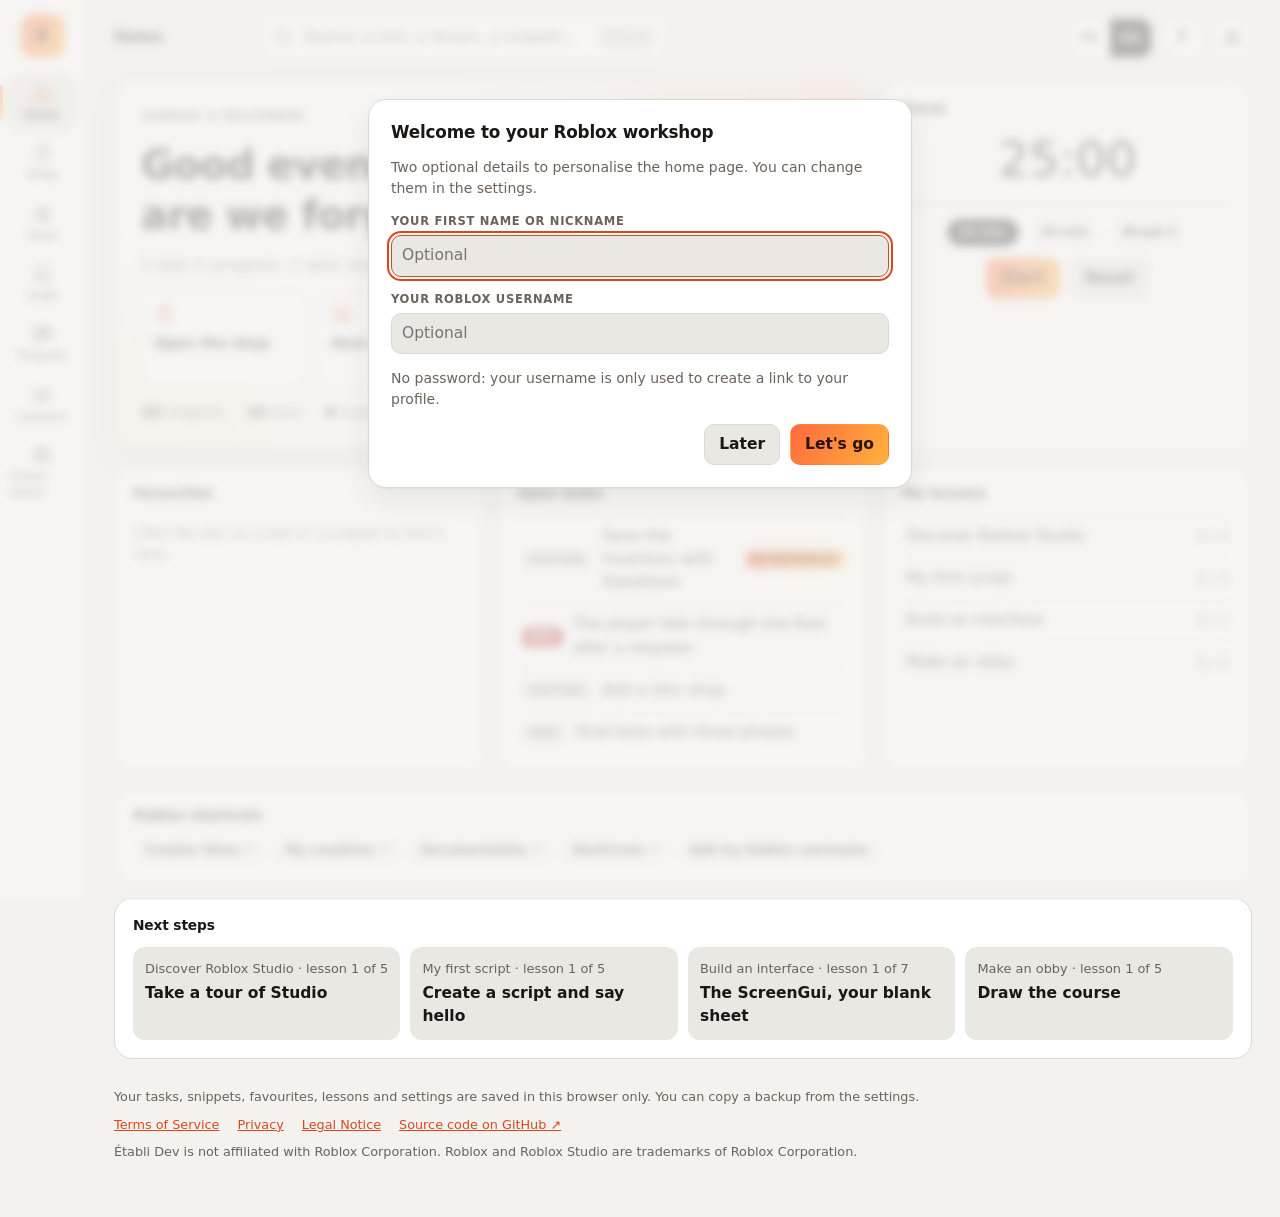
==== index.html @ 76f10591 "Prépare la connexion avec Roblox (OAuth 2.0 PKCE) Le bouton reste caché tant que ROBLOX_CLIENT_ID es" ====
<!doctype html>
<html lang="fr">
<head>
<meta charset="utf-8">
<meta name="viewport" content="width=device-width,initial-scale=1,viewport-fit=cover">
<title>Établi Dev</title>
<meta name="description" content="Atelier gratuit pour apprendre à créer sur Roblox : cours illustrés, outils, extraits de code Luau, recherche dans les boutiques Roblox. Free workshop for learning to create on Roblox.">
<meta name="theme-color" content="#110F0E">
<meta property="og:title" content="Établi Dev">
<meta property="og:description" content="Cours, outils et extraits de code pour créer sur Roblox.">
<meta property="og:type" content="website">
<link rel="icon" href="data:image/svg+xml,%3Csvg xmlns='http://www.w3.org/2000/svg' viewBox='0 0 64 64'%3E%3Cdefs%3E%3ClinearGradient id='g' x1='0' y1='0' x2='1' y2='1'%3E%3Cstop stop-color='%23FF6A3D'/%3E%3Cstop offset='1' stop-color='%23FFB23E'/%3E%3C/linearGradient%3E%3C/defs%3E%3Crect width='64' height='64' rx='18' fill='url(%23g)'/%3E%3Cpath d='M22 20h20v6H29v6h11v6H29v6h13v6H22zM30 9l8-3v5l-8 3z' fill='%232A1205'/%3E%3C/svg%3E">
<link rel="stylesheet" href="assets/fonts.css">
<link rel="stylesheet" href="assets/app.css">
</head>
<body>
<div class="app">
<nav class="rail" aria-label="Sections">
  <a class="logo" href="#accueil" aria-label="Établi Dev, accueil">É</a>
  <a data-nav href="#accueil"><svg class="i" viewBox="0 0 24 24"><path d="M3 11l9-8 9 8v9a1 1 0 0 1-1 1h-5v-6H9v6H4a1 1 0 0 1-1-1z"/></svg>Accueil</a>
  <a data-nav href="#boutique"><svg class="i" viewBox="0 0 24 24"><path d="M5 8h14l-1 12H6zM9 8V6a3 3 0 0 1 6 0v2"/></svg>Boutique</a>  <a data-nav href="#outils"><svg class="i" viewBox="0 0 24 24"><path d="M4 6h8M18 6h2M4 12h2M12 12h8M4 18h10M20 18h0"/><circle cx="15" cy="6" r="2.2"/><circle cx="9" cy="12" r="2.2"/><circle cx="17" cy="18" r="2.2"/></svg>Outils</a>
  <a data-nav href="#code"><svg class="i" viewBox="0 0 24 24"><path d="M5 4h11a3 3 0 0 1 3 3v13H8a3 3 0 0 1-3-3zM5 17a3 3 0 0 1 3-3h11"/></svg>Code</a>
  <a data-nav href="#projets"><svg class="i" viewBox="0 0 24 24"><rect x="3" y="4" width="5" height="16" rx="1"/><rect x="10" y="4" width="5" height="10" rx="1"/><rect x="17" y="4" width="4" height="13" rx="1"/></svg>Projets</a>
  <a data-nav href="#apprendre"><svg class="i" viewBox="0 0 24 24"><path d="M2 9l10-5 10 5-10 5zM6 11.5V16c0 1.5 3 3 6 3s6-1.5 6-3v-4.5"/></svg>Cours</a>
  <a data-nav href="#memo"><svg class="i" viewBox="0 0 24 24"><path d="M4 5h16v14H4zM4 10h16M10 5v14"/></svg>Mémo</a>
</nav>

<div>
<header class="bar">
  <h2 id="bar-title">Accueil</h2>
  <button class="search" id="pal-open"><svg class="i" viewBox="0 0 24 24"><circle cx="11" cy="11" r="7"/><path d="M20 20l-3.5-3.5"/></svg><span>Chercher un outil, un cours, un snippet…</span><kbd>Ctrl K</kbd></button>
  <span class="sp"></span>
  <div class="seg" role="group" aria-label="Langue" data-notr><button data-lang="fr" aria-pressed="true" title="Français">FR</button><button data-lang="en" aria-pressed="false" title="English">EN</button></div>  <button class="icon-btn" data-act="help" title="Raccourcis clavier" aria-label="Raccourcis clavier">?</button>
  <button class="icon-btn" data-act="settings" title="Profil et réglages" aria-label="Profil et réglages"><svg class="i" viewBox="0 0 24 24"><circle cx="12" cy="8" r="4"/><path d="M4 21c0-4 4-6 8-6s8 2 8 6"/></svg></button>
</header>

<main>
<!-- ============ ACCUEIL ============ -->
<section id="p-accueil" class="page">
  <div class="bento">
    <div class="card hero s8">
      <p class="eyebrow" id="hm-date"></p>
      <h1 id="hm-hello"></h1>
      <p class="sub" id="hm-sub"></p>
      <div class="quick">
        <button data-act="shop"><svg class="i" viewBox="0 0 24 24"><path d="M5 8h14l-1 12H6zM9 8V6a3 3 0 0 1 6 0v2"/></svg>Ouvrir la boutique</button>
        <button data-act="newtask"><svg class="i" viewBox="0 0 24 24"><rect x="4" y="4" width="16" height="16" rx="3"/><path d="M12 8v8M8 12h8"/></svg>Nouvelle tâche</button>
        <button data-act="search"><svg class="i" viewBox="0 0 24 24"><circle cx="11" cy="11" r="7"/><path d="M20 20l-3.5-3.5"/></svg>Tout chercher</button>
        <button data-act="learn"><svg class="i" viewBox="0 0 24 24"><path d="M7 4l12 8-12 8z"/></svg>Continuer le cours</button>
      </div>
      <div class="stats" id="hm-stats"></div>
    </div>
    <div class="card focus s4">
      <h3>Concentration</h3>
      <div id="fc-time">25:00</div>
      <div class="prog"><i id="fc-bar" style="width:0%"></i></div>
      <div class="row" style="justify-content:center"><button class="chip plain" data-fc="25" aria-pressed="true">25 min</button><button class="chip plain" data-fc="50" aria-pressed="false">50 min</button><button class="chip plain" data-fc="5" aria-pressed="false">Pause 5</button></div>
      <div class="row" style="justify-content:center"><button class="btn" id="fc-go">Démarrer</button><button class="btn ghost" id="fc-reset">Remettre à zéro</button></div>
    </div>
    <div class="card s4"><h3>Favoris</h3><div class="list" id="hm-favs"></div></div>
    <div class="card s4"><h3>Tâches ouvertes</h3><div class="list" id="hm-tasks"></div></div>
    <div class="card s4"><h3>Mes cours</h3><div class="list" id="hm-courses"></div></div>
    <div class="card s12"><h3>Raccourcis Roblox</h3><div class="choices" id="hm-links"></div></div>    <div class="card s12"><h3>Prochaines étapes</h3><div class="steps-next" id="hm-learn"></div></div>
  </div>
</section>

<!-- ============ OUTILS ============ -->
<section id="p-outils" class="page" hidden>
  <div class="head"><h1>Boîte à outils</h1><p>Quinze outils pour les calculs qu'on refait sans arrêt dans Studio. Mets une étoile à ceux que tu utilises le plus.</p></div>
  <div class="filters"><input type="text" id="tl-q" placeholder="Filtrer les outils…" aria-label="Filtrer les outils"><span id="tl-chips" style="display:contents"></span></div>
  <p class="empty" id="tl-empty" hidden>Aucun outil ne correspond. Efface le filtre ou choisis « Tout ».</p>
  <div class="grid" id="tl-grid">
    <div class="panel" id="t-col"><h2>Couleurs</h2>
      <div class="row"><input type="color" id="col-pick" value="#2447d6" aria-label="Choisir une couleur">
        <div class="field"><label for="col-hex">Hex</label><input type="text" id="col-hex" value="#2447D6" spellcheck="false"></div><div class="swatch" id="col-sw"></div></div>
      <div class="out" id="col-out"></div></div>

    <div class="panel" id="t-un"><h2>Unités entre moteurs</h2>
      <div class="row"><div class="field"><label for="un-val">Valeur</label><input type="number" id="un-val" value="16" step="any"></div>
        <div class="field"><label for="un-from">Unité</label><select id="un-from"><option value="0.28">Studs (Roblox)</option><option value="0.01">Unités Unreal (cm)</option><option value="1">Unités Unity / Godot (m)</option><option value="1">Mètres</option></select></div></div>
      <div class="out" id="un-out"></div><p class="hint">1 stud = 0,28 m. 16 studs/s, c'est la vitesse de marche par défaut sur Roblox.</p></div>

    <div class="panel" id="t-ud"><h2>UDim2 : pixels vers Scale</h2>
      <div class="row"><div class="field"><label for="ud-w">Largeur (px)</label><input type="number" id="ud-w" value="320"></div><div class="field"><label for="ud-h">Hauteur (px)</label><input type="number" id="ud-h" value="90"></div>
        <div class="field"><label for="ud-x">Position X</label><input type="number" id="ud-x" value="800"></div><div class="field"><label for="ud-y">Position Y</label><input type="number" id="ud-y" value="900"></div></div>
      <div class="row"><div class="field"><label for="ud-pw">Écran : largeur</label><input type="number" id="ud-pw" value="1920"></div><div class="field"><label for="ud-ph">Écran : hauteur</label><input type="number" id="ud-ph" value="1080"></div></div>
      <div class="out" id="ud-out"></div><p class="hint">En Scale, ton interface garde ses proportions sur téléphone comme sur PC.</p></div>

    <div class="panel" id="t-tw"><h2>TweenInfo (Roblox)</h2>
      <div class="row"><div class="field"><label for="tw-dur">Durée (s)</label><input type="number" id="tw-dur" value="1" min="0.1" step="0.1"></div>
        <div class="field"><label for="tw-style">Style</label><select id="tw-style"></select></div>
        <div class="field"><label for="tw-dir">Direction</label><select id="tw-dir"><option>Out</option><option>In</option><option>InOut</option></select></div></div>
      <div class="track" id="tw-track"><div class="dot" id="tw-dot"></div></div>
      <div class="row"><button class="btn" id="tw-play">Jouer l'aperçu</button><button class="btn ghost" data-copy="tw-code">Copier le code</button></div>
      <pre id="tw-code" class="cm-s-etabli"></pre></div>

    <div class="panel" id="t-xp"><h2>Courbe d'XP</h2>
      <div class="row"><div class="field"><label for="xp-base">XP de base</label><input type="number" id="xp-base" value="100" min="1"></div>
        <div class="field"><label for="xp-exp">Exposant</label><input type="number" id="xp-exp" value="1.5" min="1" step="0.1"></div>
        <div class="field"><label for="xp-n">Niveaux</label><input type="number" id="xp-n" value="10" min="2" max="30"></div></div>
      <div class="scroll"><table id="xp-table"></table></div>
      <pre id="xp-code" class="cm-s-etabli"></pre>
      <div class="row"><button class="btn ghost" data-copy="xp-code">Copier la fonction Luau</button></div></div>

    <div class="panel" id="t-rb"><h2>Revenus Robux</h2>
      <div class="row"><div class="field"><label for="rb-price">Prix du pass (R$)</label><input type="number" id="rb-price" value="499" min="0"></div>
        <div class="field"><label for="rb-sales">Ventes</label><input type="number" id="rb-sales" value="1000" min="0"></div>
        <div class="field"><label for="rb-rate">Taux DevEx ($/R$)</label><input type="number" id="rb-rate" value="0.0038" step="0.0001" min="0"></div></div>
      <div class="out" id="rb-out"></div><p class="hint">Roblox garde 30 % sur les passes et produits. Vérifie le taux DevEx actuel sur le site de Roblox avant de compter dessus.</p></div>

    <div class="panel" id="t-js"><h2>JSON</h2>
      <textarea id="js-in" spellcheck="false" aria-label="JSON">{"nom":"Épée","degats":25,"rare":true,"tags":["arme","mêlée"],"stats":{"vitesse":1.2}}</textarea>
      <div class="row"><button class="btn" id="js-fmt">Formater</button><button class="btn ghost" id="js-min">Minifier</button><button class="btn ghost" id="js-lua">Vers table Luau</button><button class="btn ghost" data-copy="js-in">Copier</button></div>
      <p class="msg" id="js-msg" role="status"></p></div>

    <div class="panel" id="t-rx"><h2>Testeur de regex</h2>
      <div class="row"><div class="field" style="flex:3 1 10rem"><label for="rx-p">Motif</label><input type="text" id="rx-p" value="\b[A-Z][a-z]+\d*\b" spellcheck="false"></div><div class="field"><label for="rx-f">Drapeaux</label><input type="text" id="rx-f" value="g" spellcheck="false"></div></div>
      <textarea id="rx-t" spellcheck="false" aria-label="Texte à tester">Player1 a rejoint. Lina et Noah2 attendent dans le Lobby.</textarea>
      <div class="rx-out" id="rx-out"></div><p class="msg" id="rx-msg" role="status"></p></div>

    <div class="panel" id="t-en"><h2>Encodeur Base64 et URL</h2>
      <textarea id="en-in" spellcheck="false" aria-label="Texte à encoder">Salut l'équipe !</textarea>
      <div class="row"><button class="btn ghost" data-en="b64e">Vers Base64</button><button class="btn ghost" data-en="b64d">Depuis Base64</button><button class="btn ghost" data-en="urle">Encoder URL</button><button class="btn ghost" data-en="urld">Décoder URL</button><button class="btn ghost" data-copy="en-in">Copier</button></div>
      <p class="msg" id="en-msg" role="status"></p></div>

    <div class="panel" id="t-ct"><h2>Contraste des couleurs</h2>
      <div class="row"><div class="field"><label for="ct-fg">Texte</label><input type="color" id="ct-fg" value="#ffffff"></div><div class="field"><label for="ct-bg">Fond</label><input type="color" id="ct-bg" value="#2447d6"></div></div>
      <div class="sample" id="ct-sample">Jouer maintenant</div>
      <div class="out" id="ct-out"></div><p class="hint">Vise au moins 4,5 pour du texte normal, 3 pour un gros titre ou une icône.</p></div>

    <div class="panel" id="t-id"><h2>Identifiants et dates</h2>
      <div class="out" id="id-out"></div>
      <div class="row"><button class="btn" id="id-gen">Générer d'autres</button></div>
      <div class="row"><div class="field"><label for="id-ts">Timestamp Unix (s)</label><input type="number" id="id-ts"></div></div>
      <p class="hint" id="id-date"></p></div>
    <div class="panel" id="t-ls"><h2>Générateur de leaderstats</h2>
      <div class="row"><div class="field" style="flex:3 1 12rem"><label for="ls-in">Statistiques, séparées par des virgules</label><input type="text" id="ls-in" value="Coins, Gems, Niveau" spellcheck="false"></div>
        <div class="field"><label for="ls-type">Type</label><select id="ls-type"><option>IntValue</option><option>NumberValue</option><option>StringValue</option></select></div></div>
      <pre id="ls-code" class="cm-s-etabli"></pre>
      <div class="row"><button class="btn ghost" data-copy="ls-code">Copier le script</button></div>
      <p class="hint">À coller dans un Script de ServerScriptService. Le dossier doit s'appeler exactement « leaderstats ».</p></div>

    <div class="panel" id="t-asset"><h2>ID d'asset</h2>
      <div class="row"><div class="field" style="flex:3 1 12rem"><label for="as-in">ID ou lien Roblox</label><input type="text" id="as-in" placeholder="Colle un ID ou un lien" spellcheck="false"></div></div>
      <div class="out" id="as-out"></div>
      <div class="row"><a class="btn ghost" id="as-open" target="_blank" rel="noopener" href="#" hidden>Voir sur Roblox ↗</a><button class="btn ghost" id="as-save" hidden>Ajouter à ma collection</button></div></div>

    <div class="panel" id="t-price"><h2>Prix à fixer</h2>
      <div class="row"><div class="field"><label for="pr-want">Je veux recevoir (R$)</label><input type="number" id="pr-want" value="100" min="0"></div></div>
      <div class="out" id="pr-out"></div><p class="hint">Roblox garde 30 % sur les passes et les produits : il faut donc afficher un prix plus haut que ce que tu veux toucher.</p></div>
    <div class="panel" id="t-drop"><h2>Taux de drop</h2>
      <div class="row"><div class="field"><label for="dr-p">Chance par essai (%)</label><input type="number" id="dr-p" value="2" min="0" max="100" step="any"></div><div class="field"><label for="dr-n">Nombre d'essais</label><input type="number" id="dr-n" value="50" min="0"></div></div>
      <div class="out" id="dr-out"></div><p class="hint">La malchance existe : un compteur de pitié, qui garantit l'objet après un certain nombre d'essais, évite de frustrer les joueurs.</p></div>

    <div class="panel" id="t-lerp"><h2>Lerp et remap</h2>
      <div class="row"><div class="field"><label for="lp-a">De (a)</label><input type="number" id="lp-a" value="0" step="any"></div><div class="field"><label for="lp-b">Vers (b)</label><input type="number" id="lp-b" value="100" step="any"></div><div class="field"><label for="lp-t">t (0 à 1)</label><input type="number" id="lp-t" value="0.25" step="0.05"></div></div>
      <div class="row"><div class="field"><label for="rm-v">Valeur</label><input type="number" id="rm-v" value="50" step="any"></div><div class="field"><label for="rm-i0">Entrée min</label><input type="number" id="rm-i0" value="0" step="any"></div><div class="field"><label for="rm-i1">Entrée max</label><input type="number" id="rm-i1" value="100" step="any"></div><div class="field"><label for="rm-o0">Sortie min</label><input type="number" id="rm-o0" value="0" step="any"></div><div class="field"><label for="rm-o1">Sortie max</label><input type="number" id="rm-o1" value="1" step="any"></div></div>
      <div class="out" id="lp-out"></div></div>

    <div class="panel" id="t-pal"><h2>Palette harmonique</h2>
      <div class="row"><input type="color" id="pl-c" value="#ff6a3d" aria-label="Couleur de base"><p class="hint" style="flex:1">Choisis une couleur de base, puis clique sur une teinte pour copier son code.</p></div>
      <div class="sws" id="pl-out"></div></div>

    <div class="panel" id="t-grad"><h2>Dégradé</h2>
      <div class="row"><div class="field"><label for="gr-a">Début</label><input type="color" id="gr-a" value="#ff6a3d"></div><div class="field"><label for="gr-b">Fin</label><input type="color" id="gr-b" value="#ffb23e"></div><div class="field"><label for="gr-ang">Angle (°)</label><input type="number" id="gr-ang" value="120" min="0" max="360"></div></div>
      <div class="sample" id="gr-sample"></div><div class="out" id="gr-out"></div></div>

    <div class="panel" id="t-res"><h2>Résolution et ratio</h2>
      <div class="row"><div class="field"><label for="rs-w">Largeur (px)</label><input type="number" id="rs-w" value="1920" min="1"></div><div class="field"><label for="rs-h">Hauteur (px)</label><input type="number" id="rs-h" value="1080" min="1"></div></div>
      <div class="out" id="rs-out"></div></div>
  </div>
</section>

<!-- ============ CODE ============ -->
<section id="p-code" class="page" hidden>
  <div class="head"><h1>Bibliothèque de code</h1><p>Des morceaux prêts à copier, tous en Luau, classés par thème.</p></div>
  <div class="filters"><input type="text" id="sn-q" placeholder="Chercher (datastore, timer, fetch…)" aria-label="Chercher un snippet"><span id="sn-chips" style="display:contents"></span></div>
  <details class="panel" style="margin-bottom:16px"><summary style="cursor:pointer;font-weight:600">Ajouter mon snippet</summary>
    <form id="sn-form" style="display:flex;flex-direction:column;gap:10px;margin-top:10px">
      <div class="row"><div class="field"><label for="sn-title">Titre</label><input type="text" id="sn-title" required></div><div class="field"><label for="sn-eng">Catégorie</label><select id="sn-eng"></select></div></div>
      <textarea id="sn-codein" required spellcheck="false" aria-label="Code du snippet"></textarea><div><button class="btn" type="submit">Enregistrer</button></div></form></details>
  <div class="grid" id="sn-list" style="grid-template-columns:repeat(auto-fit,minmax(min(100%,30rem),1fr))"></div>
</section>

<!-- ============ PROJETS ============ -->
<section id="p-projets" class="page" hidden>
  <div class="head"><h1>Projets</h1><p>Glisse les cartes d'une colonne à l'autre. Clique sur un titre pour modifier la tâche.</p></div>
  <form class="panel" id="tk-form" style="margin-bottom:16px">
    <div class="row"><div class="field" style="flex:3 1 14rem"><label for="tk-title">Nouvelle tâche</label><input type="text" id="tk-title" required placeholder="Ex. Corriger le saut double"></div>
      <div class="field"><label for="tk-proj">Projet</label><input type="text" id="tk-proj" placeholder="Mon jeu" list="tk-projs"><datalist id="tk-projs"></datalist></div>
      <div class="field"><label for="tk-type">Type</label><select id="tk-type"><option value="feat">Fonctionnalité</option><option value="bug">Bug</option><option value="idee">Idée</option></select></div>
      <div class="field"><label for="tk-prio">Priorité</label><select id="tk-prio"><option value="n">Normale</option><option value="h">Urgente</option><option value="l">Plus tard</option></select></div>
      <button class="btn" type="submit">Ajouter</button></div>
    <div class="row" style="align-items:center"><div class="field" style="max-width:16rem"><label for="tk-filter">Afficher</label><select id="tk-filter"></select></div>
      <div class="field" style="flex:2 1 12rem"><span class="lbl" id="tk-prog-l"></span><div class="prog"><i id="tk-prog" style="width:0%"></i></div></div>
      <button class="btn ghost sm" type="button" id="tk-clear">Retirer les exemples</button></div>
  </form>
  <div class="board" id="board"></div>
</section>

<!-- ============ APPRENDRE ============ -->
<section id="p-apprendre" class="page" hidden>
  <div id="cr-list-view"><div class="head"><h1>Cours</h1><p>Choisis un cours. Chaque leçon t'explique une seule chose, avec une image, des étapes à suivre et des vidéos. À la fin, tu fabriques un vrai projet et tu reçois ta note.</p></div>
  <div class="courses" id="cr-list"></div></div>
  <div id="cr-view" hidden></div>
</section>
<!-- ============ MÉMO ============ -->
<section id="p-memo" class="page" hidden>
  <div class="head"><h1>Mémo Roblox</h1><p>Les tableaux qu'on finit toujours par rechercher : où ranger ses objets, quel script utiliser, comment faire parler client et serveur.</p></div>
  <div class="filters"><input type="text" id="eq-q" placeholder="Chercher (ServerStorage, LocalScript, FireClient…)" aria-label="Chercher dans le mémo"></div>
  <div id="memo" style="display:flex;flex-direction:column;gap:16px;margin-bottom:16px"></div>
  <div class="grid" id="keys"></div>
</section>

<!-- ============ BOUTIQUE ============ -->
<section id="p-boutique" class="page" hidden>
  <div class="head"><h1>Boutique</h1><p>Cherche dans les boutiques officielles de Roblox. Choisis un rayon, tape ta recherche : les résultats s'ouvrent sur le site de Roblox, dans un nouvel onglet.</p></div>
  <div class="panel" style="margin-bottom:16px;box-shadow:var(--shadow)">
    <div class="tiles" id="sh-tiles"></div>
    <div class="row"><div class="field" style="flex:4 1 14rem"><label for="sh-q">Ta recherche</label><input type="text" id="sh-q" placeholder="low poly tree, sword, menu music…" spellcheck="false"></div><a class="btn" id="sh-go" href="https://create.roblox.com/store/models" target="_blank" rel="noopener">Ouvrir ↗</a></div>
    <p class="hint" id="sh-desc"></p>
    <div><span class="lbl">Idées pour ce rayon</span><div class="choices" id="sh-ideas" style="margin-top:6px"></div></div>
    <div><span class="lbl">Recherches récentes</span><div class="choices" id="sh-recent" style="margin-top:6px"></div></div>
  </div>
  <div class="grid">
    <div class="panel"><h2>Ma collection</h2><p class="hint">Garde ici les ID des assets que tu réutilises, pour les copier en un clic.</p>
      <form id="co-form" class="row"><div class="field"><label for="co-name">Nom</label><input type="text" id="co-name" required placeholder="Musique du lobby"></div><div class="field"><label for="co-id">ID ou lien</label><input type="text" id="co-id" required placeholder="rbxassetid://…" spellcheck="false"></div>
        <div class="field"><label for="co-type">Type</label><select id="co-type"><option>Modèle</option><option>Plugin</option><option>Image</option><option>Audio</option><option>Mesh</option><option>Autre</option></select></div><button class="btn" type="submit">Ajouter</button></form>
      <div class="out" id="co-list"></div></div>
    <div class="panel"><h2>Référence de l'API</h2><p class="hint">Tape le nom d'une classe pour ouvrir sa page dans la documentation officielle.</p>
      <div class="row"><div class="field" style="flex:3 1 10rem"><label for="api-in">Classe</label><input type="text" id="api-in" value="TweenService" list="api-list" spellcheck="false"><datalist id="api-list"></datalist></div><a class="btn" id="api-go" target="_blank" rel="noopener" href="https://create.roblox.com/docs/reference/engine/classes/TweenService">Ouvrir ↗</a></div></div>
    <div class="panel"><h2>Avant d'installer un asset</h2><ul class="checks">
      <li><b>Regarde qui l'a créé.</b> Un créateur connu, beaucoup d'avis et une date récente sont de bons signes.</li>
      <li><b>Lis les scripts du modèle.</b> Méfie-toi d'un require suivi d'un nombre, de getfenv, de loadstring ou d'un script caché au fond de plusieurs dossiers.</li>
      <li><b>Refuse les permissions inutiles.</b> Un plugin de construction n'a pas besoin d'envoyer des requêtes HTTP.</li>
      <li><b>Garde tes identifiants pour toi.</b> Aucun outil sérieux ne demande ton mot de passe ni ton cookie .ROBLOSECURITY.</li></ul></div>
  </div>
</section>
<!-- ============ PAGES LÉGALES ============ -->
<section id="p-conditions" class="page legal" hidden data-notr>
<div data-l="fr">
  <h1>Conditions d'utilisation</h1><p class="hint">Dernière mise à jour : 8 octobre 2026</p>
  <h2>1. Le service</h2><p>Établi Dev est un site gratuit qui propose des outils, des extraits de code et des cours pour apprendre à créer des jeux sur Roblox. En utilisant le site, tu acceptes ces conditions.</p>
  <h2>2. Aucun lien avec Roblox</h2><p>Établi Dev est un projet indépendant. Il n'est ni affilié à Roblox Corporation, ni approuvé ou sponsorisé par elle. Roblox et Roblox Studio sont des marques de Roblox Corporation. Les liens vers Roblox, le DevForum ou YouTube mènent à des sites qui ont leurs propres règles.</p>
  <h2>3. Ce que tu peux faire</h2><p>Le site est gratuit, pour ton usage personnel. Tu peux utiliser librement les extraits de code dans tes propres jeux. Tu ne dois pas utiliser le site pour tricher, nuire à d'autres personnes ou contourner les règles de Roblox. Quand tu crées sur Roblox, tu dois respecter les conditions d'utilisation de Roblox.</p>
  <h2>4. Pas de garantie</h2><p>Les cours, les extraits de code et les calculs sont fournis pour apprendre, en l'état. Ils peuvent contenir des erreurs ou ne plus être à jour : teste toujours avant de t'en servir. Les calculs de Robux et de revenus sont des estimations, pas des promesses.</p>
  <h2>5. Tes données</h2><p>Tout ce que tu saisis est enregistré dans ton navigateur, pas sur un serveur. Si tu effaces les données de ton navigateur, elles sont perdues. Pense à copier une sauvegarde depuis les réglages. Les détails sont dans la page <a href="#confidentialite">Confidentialité</a>.</p>
  <h2>6. Si tu es mineur</h2><p>Si tu as moins de 15 ans, demande l'accord d'un parent ou d'un responsable avant d'utiliser le site et avant d'ouvrir les liens vers YouTube ou d'autres sites.</p>
  <h2>7. Responsabilité</h2><p>Dans les limites permises par la loi, l'éditeur du site ne peut pas être tenu responsable d'une perte de données ou d'un dommage lié à l'utilisation du site ou des sites vers lesquels il renvoie.</p>
  <h2>8. Changements et contact</h2><p>Ces conditions peuvent évoluer ; la date en haut de page indique la dernière version. Elles sont soumises au droit français. Pour toute question, ouvre un ticket sur <a href="https://github.com/exiozz/RobloxTool/issues" target="_blank" rel="noopener">la page GitHub du projet</a>.</p>
</div>
<div data-l="en">
  <h1>Terms of Service</h1><p class="hint">Last updated: 8 October 2026</p>
  <h2>1. The service</h2><p>Établi Dev is a free website offering tools, code snippets and lessons for learning to make games on Roblox. By using the site, you agree to these terms.</p>
  <h2>2. Not affiliated with Roblox</h2><p>Établi Dev is an independent project. It is not affiliated with, endorsed by or sponsored by Roblox Corporation. Roblox and Roblox Studio are trademarks of Roblox Corporation. Links to Roblox, the DevForum or YouTube lead to sites that have their own rules.</p>
  <h2>3. What you may do</h2><p>The site is free, for your personal use. You may freely use the code snippets in your own games. You must not use the site to cheat, to harm other people or to get around Roblox's rules. When you create on Roblox, you must follow the Roblox Terms of Use.</p>
  <h2>4. No warranty</h2><p>The lessons, code snippets and calculations are provided for learning, as is. They may contain mistakes or be out of date: always test before relying on them. Robux and earnings calculations are estimates, not promises.</p>
  <h2>5. Your data</h2><p>Everything you enter is stored in your browser, not on a server. If you clear your browser data, it is lost. Remember to copy a backup from the settings. Details are on the <a href="#confidentialite">Privacy</a> page.</p>
  <h2>6. If you are a minor</h2><p>If you are under 15, ask a parent or guardian before using the site and before opening links to YouTube or other sites.</p>
  <h2>7. Liability</h2><p>To the extent permitted by law, the publisher of the site is not liable for any loss of data or damage arising from the use of the site or of the sites it links to.</p>
  <h2>8. Changes and contact</h2><p>These terms may change; the date at the top of the page shows the latest version. They are governed by French law. For any question, open an issue on <a href="https://github.com/exiozz/RobloxTool/issues" target="_blank" rel="noopener">the project's GitHub page</a>.</p>
</div>
</section>

<section id="p-confidentialite" class="page legal" hidden data-notr>
<div data-l="fr">
  <h1>Politique de confidentialité</h1><p class="hint">Dernière mise à jour : 8 octobre 2026</p>
  <h2>En bref</h2><p>Pas de compte, pas de publicité, pas de traceur, pas de cookie. L'éditeur du site ne reçoit aucune donnée sur toi.</p>
  <h2>Ce qui est enregistré, et où</h2><p>Ces informations sont enregistrées uniquement dans le stockage local de ton navigateur, sur ton appareil :</p>
  <ul><li>ton prénom ou pseudo, ton pseudo et ton identifiant Roblox, si tu les as saisis ;</li><li>tes tâches, tes extraits de code, tes favoris et ta collection d'assets ;</li><li>ta progression dans les cours et tes notes ;</li><li>tes réglages, comme la langue et le thème.</li></ul>
  <p>Elles ne sont jamais envoyées à un serveur. Pour tout supprimer, ouvre les réglages et choisis « Tout effacer », ou efface les données du site dans ton navigateur.</p>
  <h2>Ta capture d'écran</h2><p>La capture que tu ajoutes à un projet final reste sur ton appareil. Un petit programme l'analyse dans ton navigateur (couleurs, détails, taille) pour calculer une note approximative. Elle n'est envoyée nulle part et n'est pas enregistrée.</p>
  <h2>La connexion avec Roblox</h2><p>Si le bouton « Se connecter avec Roblox » est proposé et que tu l'utilises, la connexion se fait sur le site de Roblox. Établi Dev reçoit seulement ton identifiant, ton pseudo et ton nom affiché, et les enregistre dans ton navigateur. Il ne voit jamais ton mot de passe et ne conserve aucun jeton d'accès.</p>
  <h2>L'hébergeur</h2><p>Le site est hébergé par GitHub Pages. Comme tout hébergeur, GitHub reçoit des données techniques quand tu charges une page, par exemple ton adresse IP. Voir la <a href="https://docs.github.com/site-policy/privacy-policies/github-general-privacy-statement" target="_blank" rel="noopener">déclaration de confidentialité de GitHub</a>. Les polices et les scripts sont servis par le site lui-même : le chargement d'une page ne contacte aucun autre service.</p>
  <h2>Les liens externes</h2><p>Les liens vers Roblox, YouTube ou le DevForum ouvrent des sites qui ont leurs propres politiques de confidentialité. Rien ne leur est transmis tant que tu ne cliques pas.</p>
  <h2>Tes droits</h2><p>Le règlement européen sur la protection des données te donne un droit d'accès, de rectification et d'effacement. Comme tes données restent dans ton navigateur, tu les contrôles directement. Pour toute question, ouvre un ticket sur <a href="https://github.com/exiozz/RobloxTool/issues" target="_blank" rel="noopener">la page GitHub du projet</a>.</p>
</div>
<div data-l="en">
  <h1>Privacy Policy</h1><p class="hint">Last updated: 8 October 2026</p>
  <h2>In short</h2><p>No account, no ads, no trackers, no cookies. The publisher of the site receives no data about you.</p>
  <h2>What is stored, and where</h2><p>This information is stored only in your browser's local storage, on your device:</p>
  <ul><li>your first name or nickname, your Roblox username and ID, if you entered them;</li><li>your tasks, code snippets, favourites and asset collection;</li><li>your progress in the lessons and your grades;</li><li>your settings, such as language and theme.</li></ul>
  <p>It is never sent to a server. To delete everything, open the settings and choose "Erase everything", or clear the site's data in your browser.</p>
  <h2>Your screenshot</h2><p>The screenshot you add to a final project stays on your device. A small program analyses it in your browser (colours, detail, size) to work out an approximate grade. It is not sent anywhere and it is not saved.</p>
  <h2>Signing in with Roblox</h2><p>If the "Sign in with Roblox" button is offered and you use it, sign-in happens on the Roblox website. Établi Dev only receives your user ID, username and display name, and stores them in your browser. It never sees your password and keeps no access token.</p>
  <h2>The host</h2><p>The site is hosted by GitHub Pages. Like any host, GitHub receives technical data when you load a page, such as your IP address. See the <a href="https://docs.github.com/site-policy/privacy-policies/github-general-privacy-statement" target="_blank" rel="noopener">GitHub Privacy Statement</a>. Fonts and scripts are served by the site itself: loading a page contacts no other service.</p>
  <h2>External links</h2><p>Links to Roblox, YouTube or the DevForum open sites that have their own privacy policies. Nothing is sent to them until you click.</p>
  <h2>Your rights</h2><p>The EU General Data Protection Regulation gives you a right of access, correction and erasure. Because your data stays in your browser, you control it directly. For any question, open an issue on <a href="https://github.com/exiozz/RobloxTool/issues" target="_blank" rel="noopener">the project's GitHub page</a>.</p>
</div>
</section>

<section id="p-mentions" class="page legal" hidden data-notr>
<div data-l="fr">
  <h1>Mentions légales</h1><p class="hint">Dernière mise à jour : 8 octobre 2026</p>
  <h2>Éditeur du site</h2><p>Établi Dev est un site personnel, non professionnel, édité par exiozz (pseudonyme GitHub). Directeur de la publication : exiozz. Contact : <a href="https://github.com/exiozz/RobloxTool/issues" target="_blank" rel="noopener">github.com/exiozz/RobloxTool/issues</a>.</p>
  <h2>Hébergeur</h2><p>GitHub, Inc., 88 Colin P. Kelly Jr. Street, San Francisco, CA 94107, États-Unis. Site : <a href="https://pages.github.com" target="_blank" rel="noopener">pages.github.com</a>.</p>
  <h2>Propriété intellectuelle</h2><p>Le code source du site est disponible sur GitHub. Roblox et Roblox Studio sont des marques de Roblox Corporation, avec laquelle ce site n'a aucun lien.</p>
  <h2>Crédits</h2><p>Polices Unbounded, Onest et JetBrains Mono, sous licence SIL Open Font License. Coloration du code par CodeMirror, sous licence MIT.</p>
</div>
<div data-l="en">
  <h1>Legal Notice</h1><p class="hint">Last updated: 8 October 2026</p>
  <h2>Publisher</h2><p>Établi Dev is a personal, non-commercial website published by exiozz (GitHub username). Publication director: exiozz. Contact: <a href="https://github.com/exiozz/RobloxTool/issues" target="_blank" rel="noopener">github.com/exiozz/RobloxTool/issues</a>.</p>
  <h2>Host</h2><p>GitHub, Inc., 88 Colin P. Kelly Jr. Street, San Francisco, CA 94107, USA. Website: <a href="https://pages.github.com" target="_blank" rel="noopener">pages.github.com</a>.</p>
  <h2>Intellectual property</h2><p>The site's source code is available on GitHub. Roblox and Roblox Studio are trademarks of Roblox Corporation, with which this site has no connection.</p>
  <h2>Credits</h2><p>Unbounded, Onest and JetBrains Mono typefaces, under the SIL Open Font License. Code highlighting by CodeMirror, under the MIT licence.</p>
</div>
</section>
<footer>
  <p>Tes tâches, snippets, favoris, cours et réglages sont enregistrés dans ce navigateur uniquement. Tu peux en copier une sauvegarde depuis les réglages.</p>
  <p class="foot-links"><a href="#conditions">Conditions d'utilisation</a><a href="#confidentialite">Confidentialité</a><a href="#mentions">Mentions légales</a><a href="https://github.com/exiozz/RobloxTool" target="_blank" rel="noopener">Code source sur GitHub ↗</a></p>
  <p>Établi Dev n'est pas affilié à Roblox Corporation. Roblox et Roblox Studio sont des marques de Roblox Corporation.</p>
</footer></main>
</div>
</div>

<div class="pal" id="pal" hidden><div class="pal-box"><input type="text" id="pal-q" placeholder="Tape pour chercher…" aria-label="Recherche globale" spellcheck="false"><div id="pal-list"></div><div class="pal-foot"><span><kbd>↑</kbd> <kbd>↓</kbd> choisir</span><span><kbd>Entrée</kbd> ouvrir</span><span><kbd>Échap</kbd> fermer</span></div></div></div>
<div class="modal" id="modal" hidden><div class="modal-box" role="dialog" aria-modal="true"><div id="modal-body"></div></div></div>
<div id="toasts" aria-live="polite"></div>
<script src="vendor/runmode-standalone.js"></script>
<script src="vendor/lua.js"></script>
<script src="assets/app.js"></script>
</body>
</html>
---- assets/fonts.css ----
@font-face{font-family:"Unbounded";font-style:normal;font-weight:500;font-display:swap;src:url(fonts/unbounded-latin-500-normal.woff2) format("woff2")}
@font-face{font-family:"Unbounded";font-style:normal;font-weight:700;font-display:swap;src:url(fonts/unbounded-latin-700-normal.woff2) format("woff2")}
@font-face{font-family:"Onest";font-style:normal;font-weight:400;font-display:swap;src:url(fonts/onest-latin-400-normal.woff2) format("woff2")}
@font-face{font-family:"Onest";font-style:normal;font-weight:500;font-display:swap;src:url(fonts/onest-latin-500-normal.woff2) format("woff2")}
@font-face{font-family:"Onest";font-style:normal;font-weight:600;font-display:swap;src:url(fonts/onest-latin-600-normal.woff2) format("woff2")}
@font-face{font-family:"Onest";font-style:normal;font-weight:700;font-display:swap;src:url(fonts/onest-latin-700-normal.woff2) format("woff2")}
@font-face{font-family:"JetBrains Mono";font-style:normal;font-weight:400;font-display:swap;src:url(fonts/jetbrains-mono-latin-400-normal.woff2) format("woff2")}
@font-face{font-family:"JetBrains Mono";font-style:normal;font-weight:600;font-display:swap;src:url(fonts/jetbrains-mono-latin-600-normal.woff2) format("woff2")}
---- assets/app.css ----
:root{color-scheme:light}
body{margin:0}
img{max-width:100%}
[hidden]{display:none!important}
.CodeMirror {
  font-family: monospace;
  height: 300px;
  color: black;
  direction: ltr;
}
.CodeMirror-lines {
  padding: 4px 0; 
}
.CodeMirror pre.CodeMirror-line,
.CodeMirror pre.CodeMirror-line-like {
  padding: 0 4px; 
}
.CodeMirror-scrollbar-filler, .CodeMirror-gutter-filler {
  background-color: white; 
}
.CodeMirror-gutters {
  border-right: 1px solid #ddd;
  background-color: #f7f7f7;
  white-space: nowrap;
}
.CodeMirror-linenumbers {}
.CodeMirror-linenumber {
  padding: 0 3px 0 5px;
  min-width: 20px;
  text-align: right;
  color: #999;
  white-space: nowrap;
}
.CodeMirror-guttermarker { color: black; }
.CodeMirror-guttermarker-subtle { color: #999; }
.CodeMirror-cursor {
  border-left: 1px solid black;
  border-right: none;
  width: 0;
}
.CodeMirror div.CodeMirror-secondarycursor {
  border-left: 1px solid silver;
}
.cm-fat-cursor .CodeMirror-cursor {
  width: auto;
  border: 0 !important;
  background: #7e7;
}
.cm-fat-cursor div.CodeMirror-cursors {
  z-index: 1;
}
.cm-fat-cursor .CodeMirror-line::selection,
.cm-fat-cursor .CodeMirror-line > span::selection, 
.cm-fat-cursor .CodeMirror-line > span > span::selection { background: transparent; }
.cm-fat-cursor .CodeMirror-line::-moz-selection,
.cm-fat-cursor .CodeMirror-line > span::-moz-selection,
.cm-fat-cursor .CodeMirror-line > span > span::-moz-selection { background: transparent; }
.cm-fat-cursor { caret-color: transparent; }
@-moz-keyframes blink {
  0% {}
  50% { background-color: transparent; }
  100% {}
}
@-webkit-keyframes blink {
  0% {}
  50% { background-color: transparent; }
  100% {}
}
@keyframes blink {
  0% {}
  50% { background-color: transparent; }
  100% {}
}
.CodeMirror-overwrite .CodeMirror-cursor {}
.cm-tab { display: inline-block; text-decoration: inherit; }
.CodeMirror-rulers {
  position: absolute;
  left: 0; right: 0; top: -50px; bottom: 0;
  overflow: hidden;
}
.CodeMirror-ruler {
  border-left: 1px solid #ccc;
  top: 0; bottom: 0;
  position: absolute;
}
.cm-s-default .cm-header {color: blue;}
.cm-s-default .cm-quote {color: #090;}
.cm-negative {color: #d44;}
.cm-positive {color: #292;}
.cm-header, .cm-strong {font-weight: bold;}
.cm-em {font-style: italic;}
.cm-link {text-decoration: underline;}
.cm-strikethrough {text-decoration: line-through;}
.cm-s-default .cm-keyword {color: #708;}
.cm-s-default .cm-atom {color: #219;}
.cm-s-default .cm-number {color: #164;}
.cm-s-default .cm-def {color: #00f;}
.cm-s-default .cm-variable,
.cm-s-default .cm-punctuation,
.cm-s-default .cm-property,
.cm-s-default .cm-operator {}
.cm-s-default .cm-variable-2 {color: #05a;}
.cm-s-default .cm-variable-3, .cm-s-default .cm-type {color: #085;}
.cm-s-default .cm-comment {color: #a50;}
.cm-s-default .cm-string {color: #a11;}
.cm-s-default .cm-string-2 {color: #f50;}
.cm-s-default .cm-meta {color: #555;}
.cm-s-default .cm-qualifier {color: #555;}
.cm-s-default .cm-builtin {color: #30a;}
.cm-s-default .cm-bracket {color: #997;}
.cm-s-default .cm-tag {color: #170;}
.cm-s-default .cm-attribute {color: #00c;}
.cm-s-default .cm-hr {color: #999;}
.cm-s-default .cm-link {color: #00c;}
.cm-s-default .cm-error {color: #f00;}
.cm-invalidchar {color: #f00;}
.CodeMirror-composing { border-bottom: 2px solid; }
div.CodeMirror span.CodeMirror-matchingbracket {color: #0b0;}
div.CodeMirror span.CodeMirror-nonmatchingbracket {color: #a22;}
.CodeMirror-matchingtag { background: rgba(255, 150, 0, .3); }
.CodeMirror-activeline-background {background: #e8f2ff;}
.CodeMirror {
  position: relative;
  overflow: hidden;
  background: white;
}
.CodeMirror-scroll {
  overflow: scroll !important; 
  margin-bottom: -50px; margin-right: -50px;
  padding-bottom: 50px;
  height: 100%;
  outline: none; 
  position: relative;
  z-index: 0;
}
.CodeMirror-sizer {
  position: relative;
  border-right: 50px solid transparent;
}
.CodeMirror-vscrollbar, .CodeMirror-hscrollbar, .CodeMirror-scrollbar-filler, .CodeMirror-gutter-filler {
  position: absolute;
  z-index: 6;
  display: none;
  outline: none;
}
.CodeMirror-vscrollbar {
  right: 0; top: 0;
  overflow-x: hidden;
  overflow-y: scroll;
}
.CodeMirror-hscrollbar {
  bottom: 0; left: 0;
  overflow-y: hidden;
  overflow-x: scroll;
}
.CodeMirror-scrollbar-filler {
  right: 0; bottom: 0;
}
.CodeMirror-gutter-filler {
  left: 0; bottom: 0;
}
.CodeMirror-gutters {
  position: absolute; left: 0; top: 0;
  min-height: 100%;
  z-index: 3;
}
.CodeMirror-gutter {
  white-space: normal;
  height: 100%;
  display: inline-block;
  vertical-align: top;
  margin-bottom: -50px;
}
.CodeMirror-gutter-wrapper {
  position: absolute;
  z-index: 4;
  background: none !important;
  border: none !important;
}
.CodeMirror-gutter-background {
  position: absolute;
  top: 0; bottom: 0;
  z-index: 4;
}
.CodeMirror-gutter-elt {
  position: absolute;
  cursor: default;
  z-index: 4;
}
.CodeMirror-gutter-wrapper ::selection { background-color: transparent }
.CodeMirror-gutter-wrapper ::-moz-selection { background-color: transparent }
.CodeMirror-lines {
  cursor: text;
  min-height: 1px; 
}
.CodeMirror pre.CodeMirror-line,
.CodeMirror pre.CodeMirror-line-like {
  -moz-border-radius: 0; -webkit-border-radius: 0; border-radius: 0;
  border-width: 0;
  background: transparent;
  font-family: inherit;
  font-size: inherit;
  margin: 0;
  white-space: pre;
  word-wrap: normal;
  line-height: inherit;
  color: inherit;
  z-index: 2;
  position: relative;
  overflow: visible;
  -webkit-tap-highlight-color: transparent;
  -webkit-font-variant-ligatures: contextual;
  font-variant-ligatures: contextual;
}
.CodeMirror-wrap pre.CodeMirror-line,
.CodeMirror-wrap pre.CodeMirror-line-like {
  word-wrap: break-word;
  white-space: pre-wrap;
  word-break: normal;
}
.CodeMirror-linebackground {
  position: absolute;
  left: 0; right: 0; top: 0; bottom: 0;
  z-index: 0;
}
.CodeMirror-linewidget {
  position: relative;
  z-index: 2;
  padding: 0.1px; 
}
.CodeMirror-widget {}
.CodeMirror-rtl pre { direction: rtl; }
.CodeMirror-code {
  outline: none;
}
.CodeMirror-scroll,
.CodeMirror-sizer,
.CodeMirror-gutter,
.CodeMirror-gutters,
.CodeMirror-linenumber {
  -moz-box-sizing: content-box;
  box-sizing: content-box;
}
.CodeMirror-measure {
  position: absolute;
  width: 100%;
  height: 0;
  overflow: hidden;
  visibility: hidden;
}
.CodeMirror-cursor {
  position: absolute;
  pointer-events: none;
}
.CodeMirror-measure pre { position: static; }
div.CodeMirror-cursors {
  visibility: hidden;
  position: relative;
  z-index: 3;
}
div.CodeMirror-dragcursors {
  visibility: visible;
}
.CodeMirror-focused div.CodeMirror-cursors {
  visibility: visible;
}
.CodeMirror-selected { background: #d9d9d9; }
.CodeMirror-focused .CodeMirror-selected { background: #d7d4f0; }
.CodeMirror-crosshair { cursor: crosshair; }
.CodeMirror-line::selection, .CodeMirror-line > span::selection, .CodeMirror-line > span > span::selection { background: #d7d4f0; }
.CodeMirror-line::-moz-selection, .CodeMirror-line > span::-moz-selection, .CodeMirror-line > span > span::-moz-selection { background: #d7d4f0; }
.cm-searching {
  background-color: #ffa;
  background-color: rgba(255, 255, 0, .4);
}
.cm-force-border { padding-right: .1px; }
@media print {
  .CodeMirror div.CodeMirror-cursors {
    visibility: hidden;
  }
}
.cm-tab-wrap-hack:after { content: ''; }
span.CodeMirror-selectedtext { background: none; }
/* Layout : une forge. Rail d'icônes à gauche, barre de titre et de recherche en haut, accueil en grille de blocs ; l'éditeur prend toute la hauteur. */
:root{
  --bg:#F3F2EF; --surface:#FFFFFF; --sunk:#EAE8E3; --ink:#1B1714; --muted:#6B635B; --line:#DDD9D2;
  --accent:#D9481C; --accent-ink:#FFFFFF; --grad:linear-gradient(120deg,#FF6A3D,#FFB23E); --grad-ink:#2A1205;
  --mark:#FFC857; --mark-ink:#3A2A00; --ok:#2F7D32; --bad:#B4302A;
  --shadow:0 1px 2px rgba(27,23,20,.05),0 12px 30px rgba(27,23,20,.07);
  --ed-bg:#FBFAF8; --ed-fg:#1B1714; --ed-line:#F0EDE7; --ed-sel:#F8D9C4;
  --s-kw:#C2410C; --s-str:#3F7D20; --s-num:#A16207; --s-com:#8A8178; --s-fn:#1D5FBF; --s-type:#0E7C74; --s-tag:#B4302A;
  --rbx:#D8392B; --ue:#6B7A99; --unity:#8A5CD6; --godot:#3B8FD9; --web:#E0762A;
  --display:"Unbounded","Trebuchet MS",system-ui,sans-serif;
  --body:"Onest",system-ui,-apple-system,"Segoe UI",sans-serif;
  --mono:"JetBrains Mono",ui-monospace,"SF Mono",Consolas,monospace;
}
@media (prefers-color-scheme: dark){ :root:not([data-theme="light"]){
  --bg:#110F0E; --surface:#1B1816; --sunk:#151211; --ink:#F5F0EA; --muted:#A89F95; --line:#302A26;
  --accent:#FF7A4D; --accent-ink:#2A1205; --grad:linear-gradient(120deg,#FF6A3D,#FFB23E); --grad-ink:#2A1205;
  --mark:#FFC857; --mark-ink:#3A2A00; --ok:#7FD98A; --bad:#FF8A80;
  --shadow:0 1px 2px rgba(0,0,0,.35),0 14px 34px rgba(0,0,0,.4);
  --ed-bg:#0E0C0B; --ed-fg:#EDE6DE; --ed-line:#191614; --ed-sel:#4A2A1C;
  --s-kw:#FF8F6B; --s-str:#A8D98A; --s-num:#FFC66D; --s-com:#7D746B; --s-fn:#7CC4FF; --s-type:#5FD0C5; --s-tag:#FF8F6B; color-scheme:dark } }
:root[data-theme="dark"]{
  --bg:#110F0E; --surface:#1B1816; --sunk:#151211; --ink:#F5F0EA; --muted:#A89F95; --line:#302A26;
  --accent:#FF7A4D; --accent-ink:#2A1205; --grad:linear-gradient(120deg,#FF6A3D,#FFB23E); --grad-ink:#2A1205;
  --mark:#FFC857; --mark-ink:#3A2A00; --ok:#7FD98A; --bad:#FF8A80;
  --shadow:0 1px 2px rgba(0,0,0,.35),0 14px 34px rgba(0,0,0,.4);
  --ed-bg:#0E0C0B; --ed-fg:#EDE6DE; --ed-line:#191614; --ed-sel:#4A2A1C;
  --s-kw:#FF8F6B; --s-str:#A8D98A; --s-num:#FFC66D; --s-com:#7D746B; --s-fn:#7CC4FF; --s-type:#5FD0C5; --s-tag:#FF8F6B; color-scheme:dark }

*{box-sizing:border-box}
body{background:var(--bg);color:var(--ink);font-family:var(--body);font-size:15.5px;line-height:1.5}
h1,h2,h3{font-family:var(--display);font-weight:700;line-height:1.25;margin:0;text-wrap:balance;letter-spacing:-.01em}
p{margin:0}
button,input,select,textarea{font:inherit;color:inherit}
button{cursor:pointer}
:focus-visible{outline:2px solid var(--accent);outline-offset:2px}
svg.i{width:21px;height:21px;fill:none;stroke:currentColor;stroke-width:1.8;stroke-linecap:round;stroke-linejoin:round;flex:none}

/* ----- Coque ----- */
.app{display:grid;grid-template-columns:86px minmax(0,1fr);min-height:100vh}
.rail{position:sticky;top:0;height:100vh;display:flex;flex-direction:column;gap:2px;padding:14px 8px;background:var(--surface);border-right:1px solid var(--line)}
.logo{display:grid;place-items:center;width:44px;height:44px;margin:0 auto 14px;border-radius:14px;background:var(--grad);color:var(--grad-ink);font-family:var(--display);font-weight:700;font-size:1.15rem;text-decoration:none}
.rail a[data-nav]{position:relative;display:flex;flex-direction:column;align-items:center;gap:3px;padding:9px 2px;border-radius:12px;text-decoration:none;color:var(--muted);font-size:.68rem;font-weight:600}
.rail a[data-nav]:hover{background:var(--sunk);color:var(--ink)}
.rail a[aria-current="page"]{background:var(--sunk);color:var(--ink)}
.rail a[aria-current="page"] svg{stroke:var(--accent)}
.rail a[aria-current="page"]::before{content:"";position:absolute;left:-8px;top:11px;bottom:11px;width:3px;border-radius:0 3px 3px 0;background:var(--grad)}
.bar{display:flex;align-items:center;gap:10px;padding:16px 28px 0}
.bar h2{font-size:.95rem;min-width:8.5rem}
.search{display:flex;align-items:center;gap:10px;flex:1;max-width:32rem;background:var(--surface);border:1px solid var(--line);border-radius:12px;padding:9px 12px;color:var(--muted);text-align:left;min-width:0}
.search span{flex:1;overflow:hidden;text-overflow:ellipsis;white-space:nowrap}
.bar .sp{flex:1}
.icon-btn{width:40px;height:40px;display:grid;place-items:center;border-radius:12px;border:1px solid var(--line);background:var(--surface);font-weight:700;flex:none}
.icon-btn:hover{border-color:var(--accent)}
kbd{font-family:var(--mono);font-size:.72rem;border:1px solid var(--line);border-bottom-width:2px;border-radius:5px;padding:1px 6px;background:var(--sunk);color:var(--muted);white-space:nowrap}
main{padding-inline:28px;padding-block:22px 56px;max-width:1340px}
@media (max-width:900px){
  .app{display:block}
  .rail{position:fixed;top:auto;bottom:0;left:0;right:0;height:auto;z-index:20;flex-direction:row;gap:0;padding:5px 2px calc(5px + env(safe-area-inset-bottom,0px));border-right:0;border-top:1px solid var(--line)}
  .logo{display:none}
  .rail a[data-nav]{flex:1;min-width:0;padding:6px 0;font-size:.6rem}
  .rail a[aria-current="page"]::before{left:30%;right:30%;top:-5px;bottom:auto;width:auto;height:3px;border-radius:0 0 3px 3px}
  .bar{padding:12px 16px 0}.bar h2,.bar .sp,.search kbd{display:none}
  main{padding-inline:16px;padding-block:16px 110px}
}
@media (prefers-reduced-motion:no-preference){
  @keyframes rise{from{opacity:0;transform:translateY(6px)}}
  .page:not([hidden]){animation:rise .18s ease-out}
  .toast{animation:rise .16s ease-out}
  .rail a,.btn,.file,.panel,.quick button{transition:background .12s,color .12s,border-color .12s,transform .12s}
}

/* ----- Briques communes ----- */
.head{display:flex;flex-direction:column;gap:6px;margin-bottom:18px;max-width:65ch}
.head h1{font-size:clamp(1.25rem,3vw,1.6rem)}
.head p,.hint{color:var(--muted)}
.hint{font-size:.875rem}
.grid{display:grid;grid-template-columns:repeat(auto-fit,minmax(min(100%,22rem),1fr));gap:16px;align-items:start}
.panel,.card{background:var(--surface);border:1px solid var(--line);border-radius:18px;padding:18px;display:flex;flex-direction:column;gap:12px;min-width:0;scroll-margin-top:16px}
.panel h2,.card h3{font-size:.86rem;display:flex;align-items:center;justify-content:space-between;gap:8px}
.row{display:flex;flex-wrap:wrap;gap:10px;align-items:end}
.row.end{justify-content:flex-end}
.field{display:flex;flex-direction:column;gap:5px;flex:1 1 7rem;min-width:0}
.field label,.lbl{font-size:.72rem;font-weight:600;text-transform:uppercase;letter-spacing:.06em;color:var(--muted)}
input[type=text],input[type=number],select,textarea{background:var(--sunk);border:1px solid var(--line);border-radius:10px;padding:8px 10px;width:100%;min-width:0}
input:focus,select:focus,textarea:focus{border-color:var(--accent)}
textarea{font-family:var(--mono);font-size:.82rem;min-height:110px;resize:vertical}
input[type=color]{width:52px;height:38px;padding:2px;border:1px solid var(--line);border-radius:10px;background:var(--sunk)}
.btn{display:inline-flex;align-items:center;justify-content:center;gap:6px;background:var(--grad);color:var(--grad-ink);border:1px solid transparent;border-radius:10px;padding:8px 14px;font-weight:700;white-space:nowrap;text-decoration:none}
.btn.ghost{background:var(--sunk);color:var(--ink);border-color:var(--line);font-weight:600}
.btn.danger{background:none;color:var(--bad);border-color:var(--bad)}
.btn.sm{padding:3px 9px;font-size:.8rem;border-radius:8px}
.btn:hover{filter:brightness(1.07)}.btn.ghost:hover{border-color:var(--accent)}
.out{display:flex;flex-direction:column;gap:6px}
.outrow{display:flex;gap:8px;align-items:center;background:var(--sunk);border-radius:10px;padding:6px 8px;min-width:0}
.outrow b{font-size:.7rem;text-transform:uppercase;letter-spacing:.05em;color:var(--muted);flex:0 0 4.8rem}
.outrow code{font-family:var(--mono);font-size:.8rem;flex:1;min-width:0;overflow-x:auto;white-space:nowrap}
pre{margin:0;background:var(--ed-bg);color:var(--ed-fg);border:1px solid var(--line);font-family:var(--mono);font-size:.8rem;line-height:1.55;padding:14px;border-radius:12px;overflow-x:auto;tab-size:2}
.swatch,.sample{border-radius:10px;border:1px solid var(--line)}
.swatch{height:38px;flex:1 1 5rem}.sample{padding:14px;font-weight:700;min-height:52px}
.sws{display:grid;grid-template-columns:repeat(3,minmax(0,1fr));gap:6px}
.sws button{border:0;border-radius:10px;padding:16px 4px 8px;font-family:var(--mono);font-size:.74rem;font-weight:600}
.msg{font-size:.875rem;font-weight:600}.msg.bad{color:var(--bad)}.msg.ok{color:var(--ok)}
table{border-collapse:collapse;width:100%;font-variant-numeric:tabular-nums;font-size:.875rem}
th,td{text-align:right;padding:6px 8px;border-bottom:1px solid var(--line)}
th{font-size:.7rem;text-transform:uppercase;letter-spacing:.05em;color:var(--muted)}
td:first-child,th:first-child{text-align:left}
.bar-x{height:8px;background:var(--grad);border-radius:3px;min-width:2px}
.scroll{overflow-x:auto}
.track{position:relative;height:34px;background:var(--sunk);border-radius:10px;border:1px solid var(--line)}
.dot{position:absolute;top:5px;left:5px;width:22px;height:22px;border-radius:7px;background:var(--grad)}
.rx-out{background:var(--sunk);border-radius:10px;padding:10px;font-family:var(--mono);font-size:.82rem;white-space:pre-wrap;overflow-wrap:anywhere}
.rx-out mark{background:var(--mark);color:var(--mark-ink);border-radius:3px}
.chip{display:inline-flex;align-items:center;gap:6px;border:1px solid var(--line);border-radius:999px;padding:3px 11px;font-size:.78rem;font-weight:600;background:var(--surface);color:var(--ink);white-space:nowrap}
.chip::before{content:"";width:8px;height:8px;border-radius:50%;background:var(--c,var(--muted))}
.chip.plain::before{display:none}
.chip[aria-pressed="true"]{background:var(--ink);color:var(--bg);border-color:var(--ink)}
.tag{font-size:.66rem;font-weight:700;text-transform:uppercase;letter-spacing:.05em;padding:2px 7px;border-radius:6px;background:var(--sunk);color:var(--muted);white-space:nowrap}
.tag.bug{background:var(--bad);color:var(--surface)}.tag.ex{background:var(--mark);color:var(--mark-ink)}.tag.hot{background:var(--grad);color:var(--grad-ink)}
.filters{display:flex;flex-wrap:wrap;gap:8px;align-items:center;margin-bottom:16px}
.filters input,.filters select{flex:1 1 14rem;max-width:22rem}
.snip-head{display:flex;flex-wrap:wrap;gap:8px;align-items:center}
.snip-head h2{flex:1 1 12rem;min-width:0;justify-content:flex-start}
.star{border:0;background:none;padding:2px 4px;font-size:1.05rem;line-height:1;color:var(--line);border-radius:6px;font-family:var(--body)}
.star:hover{color:var(--muted)}.star[aria-pressed="true"]{color:var(--mark)}
.empty{color:var(--muted);font-size:.875rem;padding:8px 2px}
.fdot{width:9px;height:9px;border-radius:3px;background:var(--c,var(--muted));flex:none}
.list{display:flex;flex-direction:column}
.list a,.list button{display:flex;align-items:center;gap:10px;padding:9px 4px;border:0;border-top:1px solid var(--line);background:none;text-align:left;text-decoration:none;color:var(--ink);min-width:0}
.list a:hover,.list button:hover{color:var(--accent)}
.list .grow{flex:1;min-width:0;overflow-wrap:anywhere}

/* ----- Accueil ----- */
.bento{display:grid;grid-template-columns:repeat(12,minmax(0,1fr));gap:16px;align-items:stretch}
.s8{grid-column:span 8}.s4{grid-column:span 4}.s12{grid-column:span 12}
@media (max-width:1050px){.s8,.s4{grid-column:span 12}}
.hero{position:relative;overflow:hidden;padding:26px;gap:14px;box-shadow:var(--shadow);
  background:radial-gradient(90% 130% at 100% 0%,color-mix(in srgb,#FF6A3D 22%,transparent),transparent 62%),radial-gradient(70% 110% at 0% 100%,color-mix(in srgb,#FFB23E 14%,transparent),transparent 60%),var(--surface)}
.eyebrow{font-size:.74rem;font-weight:600;text-transform:uppercase;letter-spacing:.1em;color:var(--muted)}
.hero h1{font-size:clamp(1.5rem,4.2vw,2.5rem);letter-spacing:-.02em}
.hero h1 em{font-style:normal;background:var(--grad);-webkit-background-clip:text;background-clip:text;color:transparent}
.hero .sub{color:var(--muted);max-width:56ch}
.quick{display:grid;grid-template-columns:repeat(4,minmax(0,1fr));gap:10px}
@media (max-width:640px){.quick{grid-template-columns:repeat(2,minmax(0,1fr))}}
.quick button{display:flex;flex-direction:column;align-items:flex-start;gap:8px;padding:12px;border-radius:14px;border:1px solid var(--line);background:var(--surface);font-weight:600;font-size:.88rem;text-align:left}
.quick button:hover{border-color:var(--accent);transform:translateY(-2px)}
.quick svg{stroke:var(--accent)}
.stats{display:flex;flex-wrap:wrap;gap:6px 22px;font-size:.875rem;color:var(--muted)}
.stats b{color:var(--ink);font-variant-numeric:tabular-nums}
.focus{align-items:stretch}
#fc-time{font-family:var(--display);font-size:clamp(2.2rem,6vw,3rem);font-variant-numeric:tabular-nums;line-height:1;text-align:center;padding:6px 0}
.prog{height:6px;background:var(--sunk);border-radius:3px;overflow:hidden}
.prog i{display:block;height:100%;background:var(--grad)}
.steps-next{display:grid;grid-template-columns:repeat(auto-fit,minmax(min(100%,15rem),1fr));gap:10px}
.steps-next a{display:flex;flex-direction:column;gap:4px;padding:12px;border-radius:12px;background:var(--sunk);text-decoration:none;color:var(--ink);font-weight:600}
.steps-next a:hover{color:var(--accent)}
.steps-next small{color:var(--muted);font-weight:500}

/* ----- Éditeur ----- */
.ide{display:grid;grid-template-columns:220px minmax(0,1fr);height:calc(100dvh - 190px);min-height:520px;border:1px solid var(--line);border-radius:12px;overflow:hidden;background:var(--surface);box-shadow:var(--shadow)}
.xp{display:flex;flex-direction:column;border-right:1px solid var(--line);background:var(--sunk);min-height:0}
.xp-h{display:flex;align-items:center;justify-content:space-between;padding:10px 12px;font-size:.7rem;font-weight:600;letter-spacing:.08em;text-transform:uppercase;color:var(--muted)}
.xp-list{flex:1;overflow-y:auto;display:flex;flex-direction:column;padding:0 6px}
.file{display:flex;align-items:center;gap:8px;padding:6px 8px;border:0;border-radius:6px;background:none;text-align:left;font-family:var(--mono);font-size:.8rem;min-width:0}
.file span{overflow:hidden;text-overflow:ellipsis;white-space:nowrap}
.file:hover{background:var(--surface)}
.file.on{background:var(--surface);box-shadow:inset 2px 0 0 var(--accent)}
.xp-f{display:flex;flex-wrap:wrap;gap:6px;padding:10px;border-top:1px solid var(--line)}
.xp form{display:flex;gap:6px;padding:0 10px 10px}
.xp form input{font-family:var(--mono);font-size:.8rem;padding:5px 8px;background:var(--surface)}
.ed{display:flex;flex-direction:column;min-width:0;min-height:0}
.ed-top{display:flex;align-items:stretch;border-bottom:1px solid var(--line);background:var(--sunk);min-width:0}
.ed-tabs{display:flex;flex:1;overflow-x:auto;min-width:0}
.tab{display:flex;align-items:center;gap:8px;padding:8px 6px 8px 12px;border:0;border-right:1px solid var(--line);background:none;font-family:var(--mono);font-size:.78rem;color:var(--muted);white-space:nowrap}
.tab.on{background:var(--ed-bg);color:var(--ink);box-shadow:inset 0 2px 0 var(--accent)}
.tab i{font-style:normal;padding:0 5px;border-radius:4px;color:var(--muted)}
.tab i:hover{background:var(--line);color:var(--ink)}
.ed-acts{display:flex;align-items:center;gap:6px;padding:5px 8px;border-left:1px solid var(--line)}
#ed-files{display:none}
.ed-host{flex:1;min-height:0;position:relative;background:var(--ed-bg)}
.ed-host textarea{position:absolute;inset:0;height:100%;border:0;border-radius:0;resize:none;background:var(--ed-bg);color:var(--ed-fg);font-size:13px;padding:12px}
.ed-empty{position:absolute;inset:0;display:grid;place-items:center;color:var(--muted);padding:24px;text-align:center}
.pn{height:190px;display:flex;flex-direction:column;border-top:1px solid var(--line);min-height:0;flex:none}
.pn.min{height:auto}.pn.min .pn-b{display:none}
.pn-h{display:flex;align-items:center;gap:2px;padding:0 8px;background:var(--sunk);border-bottom:1px solid var(--line)}
.pn-h button{border:0;background:none;padding:7px 10px;font-size:.72rem;font-weight:600;letter-spacing:.06em;text-transform:uppercase;color:var(--muted)}
.pn-h button[aria-pressed="true"]{color:var(--ink);box-shadow:inset 0 -2px 0 var(--accent)}
.pn-h .sp{flex:1}
.pn-b{flex:1;min-height:0;overflow:auto;background:var(--ed-bg)}
#cons{font-family:var(--mono);font-size:.8rem;padding:8px 12px;white-space:pre-wrap;overflow-wrap:anywhere}
#cons .warn{color:var(--s-num)}#cons .err{color:var(--bad)}#cons .ok{color:var(--ok)}#cons .info{color:var(--muted)}
#pv{height:100%;display:flex;flex-direction:column}
#pv .hint{padding:4px 12px;background:var(--sunk)}
#pv-host{flex:1;min-height:0;overflow:auto;background:#fff;color:#000}
.st{display:flex;flex-wrap:wrap;gap:4px 16px;justify-content:space-between;padding:3px 12px;font-size:.74rem;font-weight:600;background:var(--accent);color:var(--accent-ink);font-variant-numeric:tabular-nums}
@media (max-width:760px){
  .ide{grid-template-columns:minmax(0,1fr);height:calc(100dvh - 230px)}
  .xp{display:none;border-right:0;border-bottom:1px solid var(--line);max-height:230px}
  .ide.files{grid-template-rows:auto minmax(0,1fr)}.ide.files .xp{display:flex}
  #ed-files{display:inline-flex}
  .ed-top{flex-wrap:wrap}.ed-tabs{flex:1 1 100%}.ed-acts{flex:1 1 100%;border-left:0;border-top:1px solid var(--line);justify-content:flex-end}
  .ide{min-height:640px}.pn{height:210px}
}
.cm-s-etabli.CodeMirror{height:100%;background:var(--ed-bg);color:var(--ed-fg);font-family:var(--mono);font-size:13px;line-height:1.6}
.cm-s-etabli .CodeMirror-gutters{background:var(--ed-bg);border-right:1px solid var(--ed-line)}
.cm-s-etabli .CodeMirror-linenumber{color:var(--s-com)}
.cm-s-etabli .CodeMirror-cursor{border-left:2px solid var(--accent)}
.cm-s-etabli .CodeMirror-selected,.cm-s-etabli .CodeMirror-focused .CodeMirror-selected{background:var(--ed-sel)}
.cm-s-etabli .CodeMirror-activeline-background{background:var(--ed-line)}
.cm-s-etabli .CodeMirror-matchingbracket{color:inherit!important;outline:1px solid var(--muted)}
.cm-s-etabli .cm-keyword,.cm-s-etabli .cm-operator.cm-keyword{color:var(--s-kw)}
.cm-s-etabli .cm-string,.cm-s-etabli .cm-string-2{color:var(--s-str)}
.cm-s-etabli .cm-number,.cm-s-etabli .cm-atom{color:var(--s-num)}
.cm-s-etabli .cm-comment{color:var(--s-com);font-style:italic}
.cm-s-etabli .cm-def,.cm-s-etabli .cm-property,.cm-s-etabli .cm-qualifier{color:var(--s-fn)}
.cm-s-etabli .cm-builtin,.cm-s-etabli .cm-type,.cm-s-etabli .cm-variable-2,.cm-s-etabli .cm-variable-3,.cm-s-etabli .cm-attribute{color:var(--s-type)}
.cm-s-etabli .cm-tag,.cm-s-etabli .cm-meta{color:var(--s-tag)}
.cm-s-etabli .cm-variable,.cm-s-etabli .cm-operator,.cm-s-etabli .cm-bracket{color:var(--ed-fg)}
.CodeMirror-hints{position:absolute;z-index:40;list-style:none;margin:0;padding:4px;background:var(--surface);border:1px solid var(--line);border-radius:8px;box-shadow:var(--shadow);font-family:var(--mono);font-size:12.5px;max-height:14em;overflow-y:auto}
.CodeMirror-hint{padding:3px 10px;border-radius:5px;white-space:pre;color:var(--ink);cursor:pointer}
li.CodeMirror-hint-active{background:var(--accent);color:var(--accent-ink)}


.ide{border-radius:18px}
.st{background:var(--grad);color:var(--grad-ink)}
.xp form{flex-wrap:wrap}
.tpl{display:flex;flex-wrap:wrap;gap:4px;flex:1 1 100%}
.tpl .chip{padding:1px 8px;font-size:.72rem}

/* ----- Projets ----- */
.board{display:grid;grid-template-columns:repeat(3,minmax(0,1fr));gap:16px;align-items:start}
@media (max-width:760px){.board{grid-template-columns:1fr}}
.col{background:var(--sunk);border:1px solid var(--line);border-radius:18px;padding:12px;display:flex;flex-direction:column;gap:10px;min-width:0;min-height:120px}
.col.over{outline:2px dashed var(--accent)}
.col h2{font-size:.82rem;display:flex;justify-content:space-between}
.col h2 span{color:var(--muted);font-family:var(--body);font-weight:500}
.task{background:var(--surface);border:1px solid var(--line);border-radius:12px;padding:10px;display:flex;flex-direction:column;gap:8px;cursor:grab}
.task-t{background:none;border:0;padding:0;text-align:left;font-weight:600;overflow-wrap:anywhere}
.task-t:hover{color:var(--accent)}
.task .meta,.task .acts{display:flex;flex-wrap:wrap;gap:6px;align-items:center}
.task .acts{justify-content:flex-end}

/* ----- Apprendre et Mémo ----- */
.steps{list-style:none;margin:0;padding:0;display:flex;flex-direction:column}
.steps li{display:grid;grid-template-columns:auto 1fr;gap:10px;padding:8px 0;border-top:1px solid var(--line)}
.steps input{width:18px;height:18px;margin-top:3px;accent-color:var(--accent)}
.steps summary{cursor:pointer;font-weight:600}
.steps details p{color:var(--muted);font-size:.9rem;margin-top:4px}
.steps details p b{color:var(--ink)}
.eq th,.eq td{text-align:left;vertical-align:top;min-width:9.5rem}
.eq td:first-child{font-weight:700;min-width:8rem}
.eq td{font-family:var(--mono);font-size:.78rem}.eq td:first-child{font-family:var(--body);font-size:.875rem}
.eq .me{background:color-mix(in srgb,var(--accent) 10%,transparent)}
.keys{display:flex;flex-direction:column}
.keys div{display:flex;justify-content:space-between;gap:12px;padding:7px 0;border-top:1px solid var(--line);font-size:.9rem}

/* ----- Calques ----- */
.pal,.modal{position:fixed;inset:0;z-index:50;display:flex;justify-content:center;align-items:flex-start;padding:11vh 16px 16px;background:color-mix(in srgb,var(--bg) 72%,transparent);backdrop-filter:blur(5px);overflow-y:auto}
.pal-box,.modal-box{width:100%;max-width:34rem;background:var(--surface);border:1px solid var(--line);border-radius:18px;box-shadow:var(--shadow)}
.pal-box{overflow:hidden}
.pal-box input{border:0;border-bottom:1px solid var(--line);border-radius:0;background:none;padding:15px 18px;font-size:1.05rem}
.pal-box input:focus{outline:none}
#pal-list{max-height:22rem;overflow-y:auto;padding:6px;display:flex;flex-direction:column}
#pal-list button{display:flex;gap:10px;align-items:center;padding:9px 12px;border:0;border-radius:10px;background:none;text-align:left;min-width:0}
#pal-list button.on{background:var(--grad);color:var(--grad-ink)}
#pal-list button.on small{color:inherit}
#pal-list span{flex:1;min-width:0;overflow:hidden;text-overflow:ellipsis;white-space:nowrap}
#pal-list small{color:var(--muted);font-size:.7rem;text-transform:uppercase;letter-spacing:.06em}
.pal-foot{display:flex;gap:14px;padding:8px 14px;border-top:1px solid var(--line);font-size:.76rem;color:var(--muted)}
#modal-body{padding:22px;display:flex;flex-direction:column;gap:14px}
#modal-body h2{font-size:1.05rem}
#modal-body hr{border:0;border-top:1px solid var(--line);margin:2px 0;width:100%}
.choices{display:flex;flex-wrap:wrap;gap:6px}
.check{display:flex;align-items:center;gap:8px}
.check input{width:18px;height:18px;accent-color:var(--accent)}
#toasts{position:fixed;left:0;right:0;bottom:calc(24px + env(safe-area-inset-bottom,0px));z-index:60;display:flex;flex-direction:column;align-items:center;gap:8px;pointer-events:none;padding:0 16px}
@media (max-width:900px){#toasts{bottom:calc(84px + env(safe-area-inset-bottom,0px))}}
.toast{pointer-events:auto;display:flex;align-items:center;gap:14px;background:var(--ink);color:var(--bg);padding:10px 14px;border-radius:12px;font-weight:600;font-size:.9rem;box-shadow:var(--shadow);max-width:100%}
.toast button{border:0;background:none;color:var(--mark);font-weight:700;padding:0}
footer{color:var(--muted);font-size:.8rem;margin-top:28px}
#modal-body>.field,#modal-body>.row{flex:none}
.tiles{display:grid;grid-template-columns:repeat(auto-fill,minmax(9.5rem,1fr));gap:8px}
.tiles button{display:flex;flex-direction:column;gap:2px;align-items:flex-start;text-align:left;padding:12px;border-radius:14px;border:1px solid var(--line);background:var(--sunk);font-weight:700}
.tiles button small{font-weight:600;color:var(--muted);font-size:.68rem;text-transform:uppercase;letter-spacing:.05em}
.tiles button[aria-pressed="true"]{border-color:var(--accent);background:color-mix(in srgb,var(--accent) 12%,var(--surface))}
a.chip{text-decoration:none}
a.chip:hover,.tiles button:hover{border-color:var(--accent)}
#co-list .outrow{flex-wrap:wrap}
#co-form .field{flex:1 1 9rem}
#co-list .outrow code{flex:1 1 12rem}
.eq td{font-family:var(--body);font-size:.875rem}
.eq td:first-child{font-family:var(--mono);font-size:.8rem}
.checks{margin:0;padding-left:1.1rem;display:flex;flex-direction:column;gap:8px;color:var(--muted);font-size:.9rem}
.checks b{color:var(--ink)}
@media (max-width:900px){.rail a[data-nav]{font-size:.56rem}}/* ----- Cours ----- */
.courses{display:grid;grid-template-columns:repeat(auto-fit,minmax(min(100%,19rem),1fr));gap:16px}
.course{background:var(--surface);border:1px solid var(--line);border-radius:20px;overflow:hidden;display:flex;flex-direction:column;cursor:pointer}
.course:hover{border-color:var(--accent)}
.course-art{padding:14px;background:var(--sunk);border-bottom:1px solid var(--line);display:grid;place-items:center;min-height:11rem}
.course-art>*{width:100%}
.course-b{padding:16px;display:flex;flex-direction:column;gap:8px;flex:1}
.course-b small{font-size:.7rem;font-weight:700;text-transform:uppercase;letter-spacing:.08em;color:var(--muted)}
.course-b h2{font-size:1rem}
.course-b p{color:var(--muted);font-size:.92rem;flex:1}
.course-f{display:flex;align-items:center;justify-content:space-between;gap:8px;margin-top:4px}
.stars{color:var(--mark);letter-spacing:2px;font-size:1.05rem;white-space:nowrap}
.stars i{font-style:normal;color:var(--line)}
.lessons{list-style:none;margin:16px 0 0;padding:0;display:flex;flex-direction:column;gap:10px;max-width:52rem}
.lesson{background:var(--surface);border:1px solid var(--line);border-radius:18px;overflow:hidden;scroll-margin-top:12px}
.lesson.final{border-color:var(--accent)}
.lesson-h{display:flex;align-items:center;gap:12px;width:100%;padding:14px 16px;border:0;background:none;text-align:left;font-weight:700;font-size:1rem}
.lesson-h .grow{flex:1;min-width:0}
.num{width:32px;height:32px;border-radius:50%;display:grid;place-items:center;background:var(--sunk);border:1px solid var(--line);font-family:var(--display);font-size:.78rem;flex:none}
.lesson.done .num{background:var(--ok);color:var(--surface);border-color:var(--ok)}
.lesson.final .num{background:var(--grad);color:var(--grad-ink);border:0}
.lesson-b{padding:0 16px 18px;display:flex;flex-direction:column;gap:14px;font-size:1.02rem;line-height:1.6}
.todo{margin:0;padding-left:1.4rem;display:flex;flex-direction:column;gap:8px}
.todo li::marker{font-weight:700;color:var(--accent)}
.tipbox{background:color-mix(in srgb,var(--mark) 20%,var(--surface));border-radius:12px;padding:10px 14px;font-size:.95rem}
figure.pic{margin:0}
figure.pic figcaption{font-size:.85rem;color:var(--muted);margin-top:6px}
.win{border:1px solid var(--line);border-radius:12px;overflow:hidden;background:var(--ed-bg);font-size:.82rem;max-width:26rem;text-align:left}
.win-t{padding:5px 10px;background:var(--sunk);border-bottom:1px solid var(--line);font-size:.66rem;font-weight:700;text-transform:uppercase;letter-spacing:.08em;color:var(--muted)}
.tree>div:not(.win-t){display:flex;align-items:center;gap:8px;padding:4px 10px;font-family:var(--mono)}
.win .hl{background:color-mix(in srgb,var(--accent) 18%,transparent);font-weight:600}
.ic{width:11px;height:11px;border-radius:3px;background:var(--k,var(--muted));flex:none}
.props>div:not(.win-t){display:grid;grid-template-columns:1fr 1fr;gap:8px;padding:4px 10px;border-top:1px solid var(--ed-line);font-family:var(--mono)}
.scr{position:relative;aspect-ratio:16/9;max-width:26rem;width:100%;border:1px solid var(--line);border-radius:12px;background:linear-gradient(var(--sunk),var(--ed-bg));overflow:hidden}
.scr.phone{aspect-ratio:9/16;max-width:8rem}
.scr>div{position:absolute;display:grid;place-items:center;font-size:.62rem;font-weight:700;text-align:center;overflow:hidden;line-height:1.1}
.b-frame{background:var(--surface);border:1px solid var(--line)}
.b-btn{background:var(--grad);color:var(--grad-ink)}
.b-text{color:var(--ink);font-family:var(--display)}
.b-img{background:var(--line);color:var(--muted)}
.b-ghost{border:1.5px dashed var(--muted);color:var(--muted)}
.b-lava{background:var(--bad);color:var(--surface)}
.b-plat{background:var(--muted);color:var(--surface)}
.b-ok{background:var(--ok);color:var(--surface)}
.pair{display:flex;flex-wrap:wrap;gap:14px;align-items:flex-end}
.pair>div{display:flex;flex-direction:column;gap:5px;font-size:.8rem;color:var(--muted);flex:1 1 9rem;max-width:16rem}
.studio{display:grid;grid-template-columns:3fr 1.3fr;grid-template-rows:auto 1fr 1fr auto;gap:4px;aspect-ratio:16/9;max-width:26rem;padding:6px;border:1px solid var(--line);border-radius:12px;background:var(--sunk);font-size:.64rem;font-weight:700}
.studio div{display:grid;place-items:center;text-align:center;border-radius:6px;background:var(--surface);border:1px solid var(--line);padding:3px}
.studio .tb,.studio .out{grid-column:1/3}
.studio .vp{grid-row:2/4}
.studio .hl{border-color:var(--accent);background:color-mix(in srgb,var(--accent) 18%,var(--surface))}
.chk{display:flex;flex-direction:column;gap:8px;margin-top:6px}
.chk label{display:flex;gap:10px;align-items:flex-start}
.chk input{width:20px;height:20px;margin-top:3px;accent-color:var(--accent);flex:none}
.photo{display:flex;flex-direction:column;gap:10px;padding:14px;border:2px dashed var(--line);border-radius:14px}
.photo img{max-height:260px;border-radius:10px;align-self:flex-start;border:1px solid var(--line)}
.result{border-radius:16px;padding:18px;border:1px solid var(--accent);display:flex;flex-direction:column;gap:10px;background:radial-gradient(90% 130% at 100% 0%,color-mix(in srgb,#FFB23E 22%,transparent),transparent 62%),var(--surface)}
.result .stars{font-size:2.2rem;letter-spacing:4px}
.result h3{font-size:1.05rem}
.result ul{margin:4px 0 0;padding-left:1.2rem}
button:disabled{opacity:.6;cursor:wait}/* ----- Langue, pages légales, pied de page ----- */
.seg{display:flex;border:1px solid var(--line);border-radius:12px;overflow:hidden;background:var(--surface);flex:none}
.seg button{border:0;background:none;padding:0 11px;height:38px;font-weight:700;font-size:.8rem;color:var(--muted)}
.seg button[aria-pressed="true"]{background:var(--ink);color:var(--bg)}
[data-l]{display:none}
html[lang="fr"] [data-l="fr"],html[lang="en"] [data-l="en"]{display:block}
.legal{max-width:46rem}
.legal h1{font-size:clamp(1.25rem,3vw,1.6rem);margin-bottom:6px}
.legal h2{font-size:.9rem;margin:22px 0 6px}
.legal p,.legal li{line-height:1.65;margin:0 0 8px}
.legal ul{padding-left:1.2rem;margin:0 0 8px}
.legal a,footer a{color:var(--accent)}
.legal .hint{margin-bottom:14px}
footer{display:flex;flex-direction:column;gap:8px}
.foot-links{display:flex;flex-wrap:wrap;gap:6px 18px}
@media (max-width:900px){.bar [data-act="help"]{display:none}}
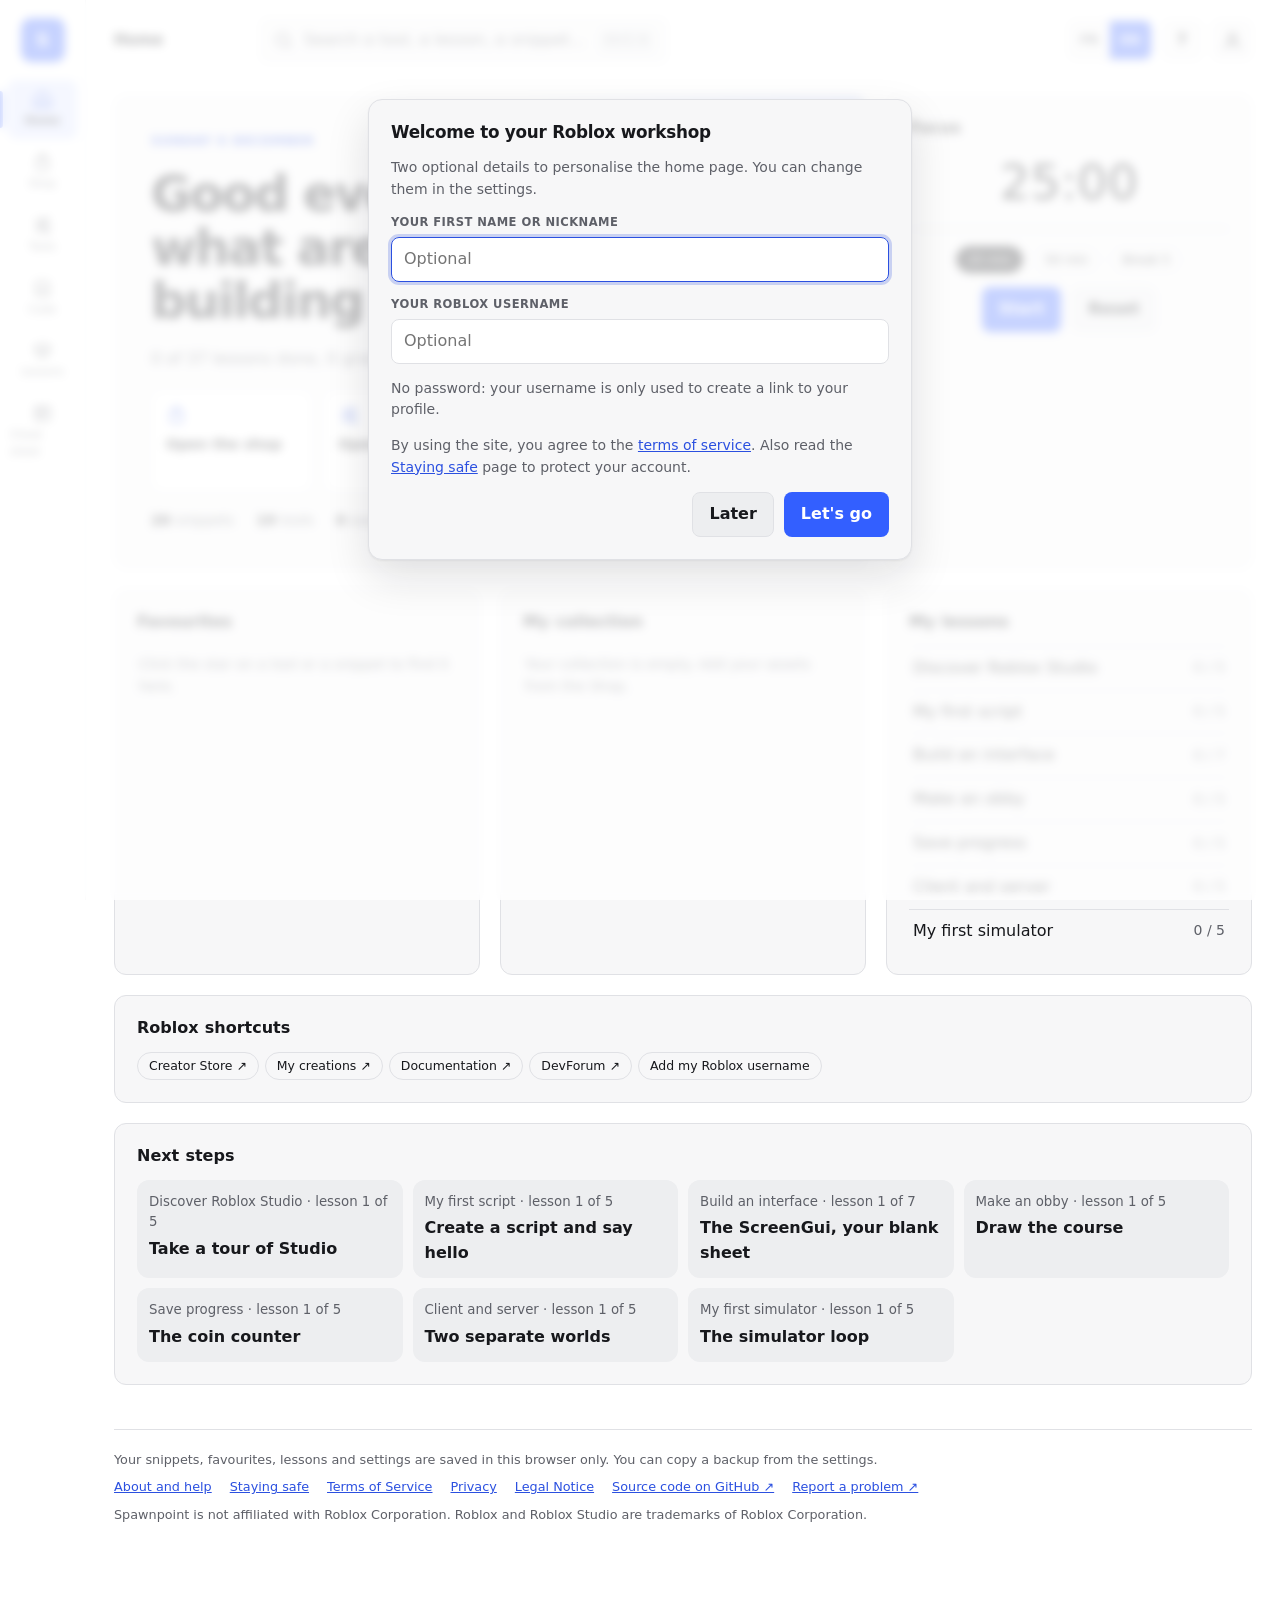
==== commit 129af445: "Renomme le site en Spawnpoint et refond le contenu - Nouveau nom, nouveau logo et nouvelle direction" ====
--- a/index.html
+++ b/index.html
@@ -3,24 +3,25 @@
 <head>
 <meta charset="utf-8">
 <meta name="viewport" content="width=device-width,initial-scale=1,viewport-fit=cover">
-<title>Établi Dev</title>
+<title>Spawnpoint</title>
 <meta name="description" content="Atelier gratuit pour apprendre à créer sur Roblox : cours illustrés, outils, extraits de code Luau, recherche dans les boutiques Roblox. Free workshop for learning to create on Roblox.">
-<meta name="theme-color" content="#110F0E">
-<meta property="og:title" content="Établi Dev">
+<meta name="theme-color" content="#111216">
+<meta property="og:title" content="Spawnpoint">
 <meta property="og:description" content="Cours, outils et extraits de code pour créer sur Roblox.">
 <meta property="og:type" content="website">
-<link rel="icon" href="data:image/svg+xml,%3Csvg xmlns='http://www.w3.org/2000/svg' viewBox='0 0 64 64'%3E%3Cdefs%3E%3ClinearGradient id='g' x1='0' y1='0' x2='1' y2='1'%3E%3Cstop stop-color='%23FF6A3D'/%3E%3Cstop offset='1' stop-color='%23FFB23E'/%3E%3C/linearGradient%3E%3C/defs%3E%3Crect width='64' height='64' rx='18' fill='url(%23g)'/%3E%3Cpath d='M22 20h20v6H29v6h11v6H29v6h13v6H22zM30 9l8-3v5l-8 3z' fill='%232A1205'/%3E%3C/svg%3E">
+<link rel="icon" href="data:image/svg+xml,%3Csvg xmlns='http://www.w3.org/2000/svg' viewBox='0 0 64 64'%3E%3Crect width='64' height='64' rx='16' fill='%23335FFF'/%3E%3Ctext x='32' y='46' text-anchor='middle' font-family='Arial,Helvetica,sans-serif' font-weight='800' font-size='40' fill='%23FFFFFF'%3ES%3C/text%3E%3C/svg%3E">
 <link rel="stylesheet" href="assets/fonts.css">
 <link rel="stylesheet" href="assets/app.css">
 </head>
 <body>
+<a class="skip" href="#main">Aller au contenu</a>
+<noscript data-notr><p style="padding:16px;font-weight:700">Ce site a besoin de JavaScript pour fonctionner. This site needs JavaScript to work.</p></noscript>
 <div class="app">
 <nav class="rail" aria-label="Sections">
-  <a class="logo" href="#accueil" aria-label="Établi Dev, accueil">É</a>
+  <a class="logo" href="#accueil" aria-label="Spawnpoint, accueil">S</a>
   <a data-nav href="#accueil"><svg class="i" viewBox="0 0 24 24"><path d="M3 11l9-8 9 8v9a1 1 0 0 1-1 1h-5v-6H9v6H4a1 1 0 0 1-1-1z"/></svg>Accueil</a>
   <a data-nav href="#boutique"><svg class="i" viewBox="0 0 24 24"><path d="M5 8h14l-1 12H6zM9 8V6a3 3 0 0 1 6 0v2"/></svg>Boutique</a>  <a data-nav href="#outils"><svg class="i" viewBox="0 0 24 24"><path d="M4 6h8M18 6h2M4 12h2M12 12h8M4 18h10M20 18h0"/><circle cx="15" cy="6" r="2.2"/><circle cx="9" cy="12" r="2.2"/><circle cx="17" cy="18" r="2.2"/></svg>Outils</a>
   <a data-nav href="#code"><svg class="i" viewBox="0 0 24 24"><path d="M5 4h11a3 3 0 0 1 3 3v13H8a3 3 0 0 1-3-3zM5 17a3 3 0 0 1 3-3h11"/></svg>Code</a>
-  <a data-nav href="#projets"><svg class="i" viewBox="0 0 24 24"><rect x="3" y="4" width="5" height="16" rx="1"/><rect x="10" y="4" width="5" height="10" rx="1"/><rect x="17" y="4" width="4" height="13" rx="1"/></svg>Projets</a>
   <a data-nav href="#apprendre"><svg class="i" viewBox="0 0 24 24"><path d="M2 9l10-5 10 5-10 5zM6 11.5V16c0 1.5 3 3 6 3s6-1.5 6-3v-4.5"/></svg>Cours</a>
   <a data-nav href="#memo"><svg class="i" viewBox="0 0 24 24"><path d="M4 5h16v14H4zM4 10h16M10 5v14"/></svg>Mémo</a>
 </nav>
@@ -34,7 +35,7 @@
   <button class="icon-btn" data-act="settings" title="Profil et réglages" aria-label="Profil et réglages"><svg class="i" viewBox="0 0 24 24"><circle cx="12" cy="8" r="4"/><path d="M4 21c0-4 4-6 8-6s8 2 8 6"/></svg></button>
 </header>
 
-<main>
+<main id="main" tabindex="-1">
 <!-- ============ ACCUEIL ============ -->
 <section id="p-accueil" class="page">
   <div class="bento">
@@ -44,7 +45,7 @@
       <p class="sub" id="hm-sub"></p>
       <div class="quick">
         <button data-act="shop"><svg class="i" viewBox="0 0 24 24"><path d="M5 8h14l-1 12H6zM9 8V6a3 3 0 0 1 6 0v2"/></svg>Ouvrir la boutique</button>
-        <button data-act="newtask"><svg class="i" viewBox="0 0 24 24"><rect x="4" y="4" width="16" height="16" rx="3"/><path d="M12 8v8M8 12h8"/></svg>Nouvelle tâche</button>
+        <button data-act="tools"><svg class="i" viewBox="0 0 24 24"><path d="M4 6h8M18 6h2M4 12h2M12 12h8M4 18h10M20 18h0"/><circle cx="15" cy="6" r="2.2"/><circle cx="9" cy="12" r="2.2"/><circle cx="17" cy="18" r="2.2"/></svg>Ouvrir les outils</button>
         <button data-act="search"><svg class="i" viewBox="0 0 24 24"><circle cx="11" cy="11" r="7"/><path d="M20 20l-3.5-3.5"/></svg>Tout chercher</button>
         <button data-act="learn"><svg class="i" viewBox="0 0 24 24"><path d="M7 4l12 8-12 8z"/></svg>Continuer le cours</button>
       </div>
@@ -58,7 +59,7 @@
       <div class="row" style="justify-content:center"><button class="btn" id="fc-go">Démarrer</button><button class="btn ghost" id="fc-reset">Remettre à zéro</button></div>
     </div>
     <div class="card s4"><h3>Favoris</h3><div class="list" id="hm-favs"></div></div>
-    <div class="card s4"><h3>Tâches ouvertes</h3><div class="list" id="hm-tasks"></div></div>
+    <div class="card s4"><h3>Ma collection</h3><div class="list" id="hm-coll"></div></div>
     <div class="card s4"><h3>Mes cours</h3><div class="list" id="hm-courses"></div></div>
     <div class="card s12"><h3>Raccourcis Roblox</h3><div class="choices" id="hm-links"></div></div>    <div class="card s12"><h3>Prochaines étapes</h3><div class="steps-next" id="hm-learn"></div></div>
   </div>
@@ -66,7 +67,7 @@
 
 <!-- ============ OUTILS ============ -->
 <section id="p-outils" class="page" hidden>
-  <div class="head"><h1>Boîte à outils</h1><p>Quinze outils pour les calculs qu'on refait sans arrêt dans Studio. Mets une étoile à ceux que tu utilises le plus.</p></div>
+  <div class="head"><h1>Boîte à outils</h1><p>Dix-neuf outils pour les calculs qu'on refait sans arrêt dans Studio. Mets une étoile à ceux que tu utilises le plus.</p></div>
   <div class="filters"><input type="text" id="tl-q" placeholder="Filtrer les outils…" aria-label="Filtrer les outils"><span id="tl-chips" style="display:contents"></span></div>
   <p class="empty" id="tl-empty" hidden>Aucun outil ne correspond. Efface le filtre ou choisis « Tout ».</p>
   <div class="grid" id="tl-grid">
@@ -148,6 +149,30 @@
     <div class="panel" id="t-price"><h2>Prix à fixer</h2>
       <div class="row"><div class="field"><label for="pr-want">Je veux recevoir (R$)</label><input type="number" id="pr-want" value="100" min="0"></div></div>
       <div class="out" id="pr-out"></div><p class="hint">Roblox garde 30 % sur les passes et les produits : il faut donc afficher un prix plus haut que ce que tu veux toucher.</p></div>
+    <div class="panel" id="t-jump"><h2>Portée d'un saut</h2>
+      <div class="row"><div class="field"><label for="jp-s">Vitesse (WalkSpeed)</label><input type="number" id="jp-s" value="16" min="0" step="any"></div><div class="field"><label for="jp-h">Hauteur de saut (JumpHeight)</label><input type="number" id="jp-h" value="7.2" min="0" step="any"></div><div class="field"><label for="jp-g">Gravité</label><input type="number" id="jp-g" value="196.2" min="1" step="any"></div></div>
+      <div class="out" id="jp-out"></div><p class="hint">Estimation théorique sur terrain plat. Teste toujours le saut toi-même avant de valider une étape.</p></div>
+
+    <div class="panel" id="t-loot"><h2>Table de butin</h2>
+      <div class="field"><label for="lt-in">Un objet par ligne : nom, poids</label><textarea id="lt-in" spellcheck="false" style="min-height:84px">Commun, 70
+Rare, 25
+Legendaire, 5</textarea></div>
+      <div class="scroll"><table id="lt-table"></table></div>
+      <pre id="lt-code" class="cm-s-etabli"></pre>
+      <div class="row"><button class="btn ghost" data-copy="lt-code">Copier la fonction Luau</button></div>
+      <p class="hint">Le poids n'est pas un pourcentage : un objet de poids 70 sort 14 fois plus souvent qu'un objet de poids 5.</p></div>
+
+    <div class="panel" id="t-abbr"><h2>Grands nombres</h2>
+      <div class="row"><div class="field"><label for="ab-n">Nombre</label><input type="number" id="ab-n" value="1532000" min="0" step="any"></div></div>
+      <div class="out" id="ab-out"></div>
+      <pre id="ab-code" class="cm-s-etabli"></pre>
+      <div class="row"><button class="btn ghost" data-copy="ab-code">Copier la fonction Luau</button></div>
+      <p class="hint">Indispensable dans un simulateur, où les scores dépassent vite le million.</p></div>
+
+    <div class="panel" id="t-dps"><h2>Dégâts par seconde</h2>
+      <div class="row"><div class="field"><label for="dp-d">Dégâts par coup</label><input type="number" id="dp-d" value="25" min="0" step="any"></div><div class="field"><label for="dp-r">Coups par seconde</label><input type="number" id="dp-r" value="2" min="0" step="any"></div><div class="field"><label for="dp-h">Points de vie de la cible</label><input type="number" id="dp-h" value="100" min="0" step="any"></div></div>
+      <div class="out" id="dp-out"></div></div>
+
     <div class="panel" id="t-drop"><h2>Taux de drop</h2>
       <div class="row"><div class="field"><label for="dr-p">Chance par essai (%)</label><input type="number" id="dr-p" value="2" min="0" max="100" step="any"></div><div class="field"><label for="dr-n">Nombre d'essais</label><input type="number" id="dr-n" value="50" min="0"></div></div>
       <div class="out" id="dr-out"></div><p class="hint">La malchance existe : un compteur de pitié, qui garantit l'objet après un certain nombre d'essais, évite de frustrer les joueurs.</p></div>
@@ -180,22 +205,6 @@
       <div class="row"><div class="field"><label for="sn-title">Titre</label><input type="text" id="sn-title" required></div><div class="field"><label for="sn-eng">Catégorie</label><select id="sn-eng"></select></div></div>
       <textarea id="sn-codein" required spellcheck="false" aria-label="Code du snippet"></textarea><div><button class="btn" type="submit">Enregistrer</button></div></form></details>
   <div class="grid" id="sn-list" style="grid-template-columns:repeat(auto-fit,minmax(min(100%,30rem),1fr))"></div>
-</section>
-
-<!-- ============ PROJETS ============ -->
-<section id="p-projets" class="page" hidden>
-  <div class="head"><h1>Projets</h1><p>Glisse les cartes d'une colonne à l'autre. Clique sur un titre pour modifier la tâche.</p></div>
-  <form class="panel" id="tk-form" style="margin-bottom:16px">
-    <div class="row"><div class="field" style="flex:3 1 14rem"><label for="tk-title">Nouvelle tâche</label><input type="text" id="tk-title" required placeholder="Ex. Corriger le saut double"></div>
-      <div class="field"><label for="tk-proj">Projet</label><input type="text" id="tk-proj" placeholder="Mon jeu" list="tk-projs"><datalist id="tk-projs"></datalist></div>
-      <div class="field"><label for="tk-type">Type</label><select id="tk-type"><option value="feat">Fonctionnalité</option><option value="bug">Bug</option><option value="idee">Idée</option></select></div>
-      <div class="field"><label for="tk-prio">Priorité</label><select id="tk-prio"><option value="n">Normale</option><option value="h">Urgente</option><option value="l">Plus tard</option></select></div>
-      <button class="btn" type="submit">Ajouter</button></div>
-    <div class="row" style="align-items:center"><div class="field" style="max-width:16rem"><label for="tk-filter">Afficher</label><select id="tk-filter"></select></div>
-      <div class="field" style="flex:2 1 12rem"><span class="lbl" id="tk-prog-l"></span><div class="prog"><i id="tk-prog" style="width:0%"></i></div></div>
-      <button class="btn ghost sm" type="button" id="tk-clear">Retirer les exemples</button></div>
-  </form>
-  <div class="board" id="board"></div>
 </section>
 
 <!-- ============ APPRENDRE ============ -->
@@ -233,15 +242,62 @@
       <li><b>Regarde qui l'a créé.</b> Un créateur connu, beaucoup d'avis et une date récente sont de bons signes.</li>
       <li><b>Lis les scripts du modèle.</b> Méfie-toi d'un require suivi d'un nombre, de getfenv, de loadstring ou d'un script caché au fond de plusieurs dossiers.</li>
       <li><b>Refuse les permissions inutiles.</b> Un plugin de construction n'a pas besoin d'envoyer des requêtes HTTP.</li>
-      <li><b>Garde tes identifiants pour toi.</b> Aucun outil sérieux ne demande ton mot de passe ni ton cookie .ROBLOSECURITY.</li></ul></div>
+      <li><b>Garde tes identifiants pour toi.</b> Aucun outil sérieux ne demande ton mot de passe ni ton cookie .ROBLOSECURITY.</li></ul><p class="hint">Avant d'installer quoi que ce soit, lis aussi la page <a href="#securite">Rester en sécurité</a>.</p></div>
   </div>
 </section>
+<!-- ============ À PROPOS ET SÉCURITÉ ============ -->
+<section id="p-apropos" class="page legal" hidden data-notr>
+<div data-l="fr">
+  <h1>À propos et aide</h1><p class="hint">Les réponses aux questions les plus fréquentes.</p>
+  <h2>C'est quoi, Spawnpoint ?</h2><p>Un atelier gratuit pour apprendre à créer des jeux sur Roblox : des cours pour débuter, des outils de calcul, des extraits de code et un accès rapide aux boutiques de Roblox. C'est un projet indépendant, créé par exiozz, sans lien avec Roblox Corporation.</p>
+  <h2>Est-ce que c'est gratuit ?</h2><p>Oui, entièrement. Il n'y a pas de compte à créer, pas de publicité et rien à acheter.</p>
+  <h2>Où sont enregistrées mes données ?</h2><p>Dans ton navigateur, sur ton appareil. Elles ne te suivent pas d'un appareil à l'autre. Pour les déplacer, ouvre les réglages, copie ta sauvegarde, puis restaure-la sur l'autre appareil. Si tu effaces les données de ton navigateur, tout est perdu.</p>
+  <h2>Comment est calculée la note d'un projet ?</h2><p>Un petit programme regarde ta capture d'écran (couleurs, détails, taille) et la liste que tu as cochée. Il ne comprend pas vraiment ton travail : la note est approximative et sert à t'encourager. Pour un vrai avis, montre ton projet à un ami ou sur le DevForum.</p>
+  <h2>Pourquoi les vidéos s'ouvrent-elles sur YouTube ?</h2><p>Le bouton « Voir des vidéos » lance une recherche YouTube sur le sujet de la leçon. Le site ne choisit pas les vidéos et n'en héberge aucune. Si tu es jeune, demande l'accord d'un parent avant d'aller sur YouTube.</p>
+  <h2>Faut-il se connecter avec Roblox ?</h2><p>Non. Tout fonctionne sans connexion. Quand le bouton « Se connecter avec Roblox » est proposé, il sert seulement à afficher ton pseudo et un lien vers ton profil. Le site ne voit jamais ton mot de passe.</p>
+  <h2>Comment changer de langue ?</h2><p>Avec le bouton FR / EN en haut de la page, ou dans les réglages. Les commentaires dans les extraits de code restent en français.</p>
+  <h2>J'ai trouvé une erreur ou j'ai une idée</h2><p>Ouvre un ticket sur <a href="https://github.com/exiozz/RobloxTool/issues" target="_blank" rel="noopener">la page GitHub du projet</a>. Roblox évolue vite : si une leçon ne correspond plus à ce que tu vois dans Studio, dis-le.</p>
+</div>
+<div data-l="en">
+  <h1>About and help</h1><p class="hint">Answers to the most common questions.</p>
+  <h2>What is Spawnpoint?</h2><p>A free workshop for learning to make games on Roblox: beginner lessons, calculation tools, code snippets and quick access to the Roblox stores. It is an independent project, made by exiozz, with no connection to Roblox Corporation.</p>
+  <h2>Is it free?</h2><p>Yes, completely. There is no account to create, no advertising and nothing to buy.</p>
+  <h2>Where is my data stored?</h2><p>In your browser, on your device. It does not follow you from one device to another. To move it, open the settings, copy your backup, then restore it on the other device. If you clear your browser data, everything is lost.</p>
+  <h2>How is a project grade calculated?</h2><p>A small program looks at your screenshot (colours, detail, size) and at the list you ticked. It does not really understand your work: the grade is approximate and is there to encourage you. For a real opinion, show your project to a friend or on the DevForum.</p>
+  <h2>Why do videos open on YouTube?</h2><p>The "Watch videos" button starts a YouTube search on the lesson's topic. The site does not pick the videos and hosts none. If you are young, ask a parent before going to YouTube.</p>
+  <h2>Do I have to sign in with Roblox?</h2><p>No. Everything works without signing in. When the "Sign in with Roblox" button is offered, it is only used to show your username and a link to your profile. The site never sees your password.</p>
+  <h2>How do I change the language?</h2><p>With the FR / EN button at the top of the page, or in the settings. Comments inside the code snippets stay in French.</p>
+  <h2>I found a mistake or I have an idea</h2><p>Open an issue on <a href="https://github.com/exiozz/RobloxTool/issues" target="_blank" rel="noopener">the project's GitHub page</a>. Roblox changes quickly: if a lesson no longer matches what you see in Studio, say so.</p>
+</div>
+</section>
+
+<section id="p-securite" class="page legal" hidden data-notr>
+<div data-l="fr">
+  <h1>Rester en sécurité</h1><p class="hint">Les bons réflexes quand on crée et qu'on joue sur Roblox.</p>
+  <h2>Protège ton compte</h2><ul><li>Choisis un mot de passe que tu n'utilises nulle part ailleurs.</li><li>Active la validation en deux étapes dans les paramètres de sécurité de Roblox.</li><li>Ajoute une adresse e-mail vérifiée, avec l'aide d'un parent, pour pouvoir récupérer ton compte.</li></ul>
+  <h2>Reconnais les arnaques</h2><ul><li>Les « Robux gratuits » n'existent pas. Un site ou une vidéo qui en promet veut voler ton compte.</li><li>Ne donne jamais ton mot de passe ni ton cookie .ROBLOSECURITY, même à quelqu'un qui dit travailler pour Roblox.</li><li>Ne colle jamais dans ton navigateur un code qu'un inconnu t'envoie.</li><li>Vérifie l'adresse avant de te connecter : la vraie est roblox.com.</li></ul>
+  <h2>Dans Studio</h2><ul><li>Lis les scripts d'un modèle gratuit avant de l'utiliser. La page Boutique explique quoi chercher.</li><li>N'installe que les plugins dont tu as besoin, et refuse les permissions inutiles.</li><li>N'invite dans Team Create que des personnes en qui tu as confiance : elles peuvent tout modifier.</li></ul>
+  <h2>Avec les autres joueurs</h2><ul><li>Ne donne pas ton vrai nom, ton adresse, ton école ni ton numéro de téléphone.</li><li>Si quelqu'un te met mal à l'aise, bloque-le, signale-le, et parles-en à un adulte.</li></ul>
+  <h2>L'argent</h2><ul><li>Demande toujours à un parent avant d'acheter des Robux.</li><li>Pour gagner de l'argent avec tes jeux, il faut remplir les conditions du programme DevEx. Lis-les sur le site de Roblox avec un parent.</li></ul>
+  <h2>Pour les parents</h2><p>Roblox propose des contrôles parentaux : limites de discussion, de dépenses et de temps. Ils se règlent depuis le compte du parent. L'aide officielle est sur <a href="https://en.help.roblox.com/" target="_blank" rel="noopener">en.help.roblox.com</a>.</p>
+</div>
+<div data-l="en">
+  <h1>Staying safe</h1><p class="hint">Good habits when you create and play on Roblox.</p>
+  <h2>Protect your account</h2><ul><li>Choose a password you use nowhere else.</li><li>Turn on 2-step verification in Roblox's security settings.</li><li>Add a verified email address, with a parent's help, so you can recover your account.</li></ul>
+  <h2>Spot the scams</h2><ul><li>"Free Robux" does not exist. A site or video that promises it wants to steal your account.</li><li>Never give your password or your .ROBLOSECURITY cookie, even to someone who says they work for Roblox.</li><li>Never paste into your browser a piece of code a stranger sends you.</li><li>Check the address before you sign in: the real one is roblox.com.</li></ul>
+  <h2>In Studio</h2><ul><li>Read the scripts of a free model before using it. The Shop page explains what to look for.</li><li>Install only the plugins you need, and refuse permissions they don't need.</li><li>Invite into Team Create only people you trust: they can change everything.</li></ul>
+  <h2>With other players</h2><ul><li>Do not give your real name, your address, your school or your phone number.</li><li>If someone makes you uncomfortable, block them, report them, and tell an adult.</li></ul>
+  <h2>Money</h2><ul><li>Always ask a parent before buying Robux.</li><li>To earn money from your games, you must meet the conditions of the DevEx programme. Read them on the Roblox website with a parent.</li></ul>
+  <h2>For parents</h2><p>Roblox offers parental controls: limits on chat, spending and screen time. They are set from the parent's account. Official help is at <a href="https://en.help.roblox.com/" target="_blank" rel="noopener">en.help.roblox.com</a>.</p>
+</div>
+</section>
+
 <!-- ============ PAGES LÉGALES ============ -->
 <section id="p-conditions" class="page legal" hidden data-notr>
 <div data-l="fr">
   <h1>Conditions d'utilisation</h1><p class="hint">Dernière mise à jour : 8 octobre 2026</p>
-  <h2>1. Le service</h2><p>Établi Dev est un site gratuit qui propose des outils, des extraits de code et des cours pour apprendre à créer des jeux sur Roblox. En utilisant le site, tu acceptes ces conditions.</p>
-  <h2>2. Aucun lien avec Roblox</h2><p>Établi Dev est un projet indépendant. Il n'est ni affilié à Roblox Corporation, ni approuvé ou sponsorisé par elle. Roblox et Roblox Studio sont des marques de Roblox Corporation. Les liens vers Roblox, le DevForum ou YouTube mènent à des sites qui ont leurs propres règles.</p>
+  <h2>1. Le service</h2><p>Spawnpoint est un site gratuit qui propose des outils, des extraits de code et des cours pour apprendre à créer des jeux sur Roblox. En utilisant le site, tu acceptes ces conditions.</p>
+  <h2>2. Aucun lien avec Roblox</h2><p>Spawnpoint est un projet indépendant. Il n'est ni affilié à Roblox Corporation, ni approuvé ou sponsorisé par elle. Roblox et Roblox Studio sont des marques de Roblox Corporation. Les liens vers Roblox, le DevForum ou YouTube mènent à des sites qui ont leurs propres règles.</p>
   <h2>3. Ce que tu peux faire</h2><p>Le site est gratuit, pour ton usage personnel. Tu peux utiliser librement les extraits de code dans tes propres jeux. Tu ne dois pas utiliser le site pour tricher, nuire à d'autres personnes ou contourner les règles de Roblox. Quand tu crées sur Roblox, tu dois respecter les conditions d'utilisation de Roblox.</p>
   <h2>4. Pas de garantie</h2><p>Les cours, les extraits de code et les calculs sont fournis pour apprendre, en l'état. Ils peuvent contenir des erreurs ou ne plus être à jour : teste toujours avant de t'en servir. Les calculs de Robux et de revenus sont des estimations, pas des promesses.</p>
   <h2>5. Tes données</h2><p>Tout ce que tu saisis est enregistré dans ton navigateur, pas sur un serveur. Si tu effaces les données de ton navigateur, elles sont perdues. Pense à copier une sauvegarde depuis les réglages. Les détails sont dans la page <a href="#confidentialite">Confidentialité</a>.</p>
@@ -251,8 +307,8 @@
 </div>
 <div data-l="en">
   <h1>Terms of Service</h1><p class="hint">Last updated: 8 October 2026</p>
-  <h2>1. The service</h2><p>Établi Dev is a free website offering tools, code snippets and lessons for learning to make games on Roblox. By using the site, you agree to these terms.</p>
-  <h2>2. Not affiliated with Roblox</h2><p>Établi Dev is an independent project. It is not affiliated with, endorsed by or sponsored by Roblox Corporation. Roblox and Roblox Studio are trademarks of Roblox Corporation. Links to Roblox, the DevForum or YouTube lead to sites that have their own rules.</p>
+  <h2>1. The service</h2><p>Spawnpoint is a free website offering tools, code snippets and lessons for learning to make games on Roblox. By using the site, you agree to these terms.</p>
+  <h2>2. Not affiliated with Roblox</h2><p>Spawnpoint is an independent project. It is not affiliated with, endorsed by or sponsored by Roblox Corporation. Roblox and Roblox Studio are trademarks of Roblox Corporation. Links to Roblox, the DevForum or YouTube lead to sites that have their own rules.</p>
   <h2>3. What you may do</h2><p>The site is free, for your personal use. You may freely use the code snippets in your own games. You must not use the site to cheat, to harm other people or to get around Roblox's rules. When you create on Roblox, you must follow the Roblox Terms of Use.</p>
   <h2>4. No warranty</h2><p>The lessons, code snippets and calculations are provided for learning, as is. They may contain mistakes or be out of date: always test before relying on them. Robux and earnings calculations are estimates, not promises.</p>
   <h2>5. Your data</h2><p>Everything you enter is stored in your browser, not on a server. If you clear your browser data, it is lost. Remember to copy a backup from the settings. Details are on the <a href="#confidentialite">Privacy</a> page.</p>
@@ -267,10 +323,10 @@
   <h1>Politique de confidentialité</h1><p class="hint">Dernière mise à jour : 8 octobre 2026</p>
   <h2>En bref</h2><p>Pas de compte, pas de publicité, pas de traceur, pas de cookie. L'éditeur du site ne reçoit aucune donnée sur toi.</p>
   <h2>Ce qui est enregistré, et où</h2><p>Ces informations sont enregistrées uniquement dans le stockage local de ton navigateur, sur ton appareil :</p>
-  <ul><li>ton prénom ou pseudo, ton pseudo et ton identifiant Roblox, si tu les as saisis ;</li><li>tes tâches, tes extraits de code, tes favoris et ta collection d'assets ;</li><li>ta progression dans les cours et tes notes ;</li><li>tes réglages, comme la langue et le thème.</li></ul>
+  <ul><li>ton prénom ou pseudo, ton pseudo et ton identifiant Roblox, si tu les as saisis ;</li><li>tes extraits de code, tes favoris et ta collection d'assets ;</li><li>ta progression dans les cours et tes notes ;</li><li>tes réglages, comme la langue et le thème.</li></ul>
   <p>Elles ne sont jamais envoyées à un serveur. Pour tout supprimer, ouvre les réglages et choisis « Tout effacer », ou efface les données du site dans ton navigateur.</p>
   <h2>Ta capture d'écran</h2><p>La capture que tu ajoutes à un projet final reste sur ton appareil. Un petit programme l'analyse dans ton navigateur (couleurs, détails, taille) pour calculer une note approximative. Elle n'est envoyée nulle part et n'est pas enregistrée.</p>
-  <h2>La connexion avec Roblox</h2><p>Si le bouton « Se connecter avec Roblox » est proposé et que tu l'utilises, la connexion se fait sur le site de Roblox. Établi Dev reçoit seulement ton identifiant, ton pseudo et ton nom affiché, et les enregistre dans ton navigateur. Il ne voit jamais ton mot de passe et ne conserve aucun jeton d'accès.</p>
+  <h2>La connexion avec Roblox</h2><p>Si le bouton « Se connecter avec Roblox » est proposé et que tu l'utilises, la connexion se fait sur le site de Roblox. Spawnpoint reçoit seulement ton identifiant, ton pseudo et ton nom affiché, et les enregistre dans ton navigateur. Il ne voit jamais ton mot de passe et ne conserve aucun jeton d'accès.</p>
   <h2>L'hébergeur</h2><p>Le site est hébergé par GitHub Pages. Comme tout hébergeur, GitHub reçoit des données techniques quand tu charges une page, par exemple ton adresse IP. Voir la <a href="https://docs.github.com/site-policy/privacy-policies/github-general-privacy-statement" target="_blank" rel="noopener">déclaration de confidentialité de GitHub</a>. Les polices et les scripts sont servis par le site lui-même : le chargement d'une page ne contacte aucun autre service.</p>
   <h2>Les liens externes</h2><p>Les liens vers Roblox, YouTube ou le DevForum ouvrent des sites qui ont leurs propres politiques de confidentialité. Rien ne leur est transmis tant que tu ne cliques pas.</p>
   <h2>Tes droits</h2><p>Le règlement européen sur la protection des données te donne un droit d'accès, de rectification et d'effacement. Comme tes données restent dans ton navigateur, tu les contrôles directement. Pour toute question, ouvre un ticket sur <a href="https://github.com/exiozz/RobloxTool/issues" target="_blank" rel="noopener">la page GitHub du projet</a>.</p>
@@ -279,10 +335,10 @@
   <h1>Privacy Policy</h1><p class="hint">Last updated: 8 October 2026</p>
   <h2>In short</h2><p>No account, no ads, no trackers, no cookies. The publisher of the site receives no data about you.</p>
   <h2>What is stored, and where</h2><p>This information is stored only in your browser's local storage, on your device:</p>
-  <ul><li>your first name or nickname, your Roblox username and ID, if you entered them;</li><li>your tasks, code snippets, favourites and asset collection;</li><li>your progress in the lessons and your grades;</li><li>your settings, such as language and theme.</li></ul>
+  <ul><li>your first name or nickname, your Roblox username and ID, if you entered them;</li><li>your code snippets, favourites and asset collection;</li><li>your progress in the lessons and your grades;</li><li>your settings, such as language and theme.</li></ul>
   <p>It is never sent to a server. To delete everything, open the settings and choose "Erase everything", or clear the site's data in your browser.</p>
   <h2>Your screenshot</h2><p>The screenshot you add to a final project stays on your device. A small program analyses it in your browser (colours, detail, size) to work out an approximate grade. It is not sent anywhere and it is not saved.</p>
-  <h2>Signing in with Roblox</h2><p>If the "Sign in with Roblox" button is offered and you use it, sign-in happens on the Roblox website. Établi Dev only receives your user ID, username and display name, and stores them in your browser. It never sees your password and keeps no access token.</p>
+  <h2>Signing in with Roblox</h2><p>If the "Sign in with Roblox" button is offered and you use it, sign-in happens on the Roblox website. Spawnpoint only receives your user ID, username and display name, and stores them in your browser. It never sees your password and keeps no access token.</p>
   <h2>The host</h2><p>The site is hosted by GitHub Pages. Like any host, GitHub receives technical data when you load a page, such as your IP address. See the <a href="https://docs.github.com/site-policy/privacy-policies/github-general-privacy-statement" target="_blank" rel="noopener">GitHub Privacy Statement</a>. Fonts and scripts are served by the site itself: loading a page contacts no other service.</p>
   <h2>External links</h2><p>Links to Roblox, YouTube or the DevForum open sites that have their own privacy policies. Nothing is sent to them until you click.</p>
   <h2>Your rights</h2><p>The EU General Data Protection Regulation gives you a right of access, correction and erasure. Because your data stays in your browser, you control it directly. For any question, open an issue on <a href="https://github.com/exiozz/RobloxTool/issues" target="_blank" rel="noopener">the project's GitHub page</a>.</p>
@@ -292,23 +348,23 @@
 <section id="p-mentions" class="page legal" hidden data-notr>
 <div data-l="fr">
   <h1>Mentions légales</h1><p class="hint">Dernière mise à jour : 8 octobre 2026</p>
-  <h2>Éditeur du site</h2><p>Établi Dev est un site personnel, non professionnel, édité par exiozz (pseudonyme GitHub). Directeur de la publication : exiozz. Contact : <a href="https://github.com/exiozz/RobloxTool/issues" target="_blank" rel="noopener">github.com/exiozz/RobloxTool/issues</a>.</p>
+  <h2>Éditeur du site</h2><p>Spawnpoint est un site personnel, non professionnel, édité par exiozz (pseudonyme GitHub). Directeur de la publication : exiozz. Contact : <a href="https://github.com/exiozz/RobloxTool/issues" target="_blank" rel="noopener">github.com/exiozz/RobloxTool/issues</a>.</p>
   <h2>Hébergeur</h2><p>GitHub, Inc., 88 Colin P. Kelly Jr. Street, San Francisco, CA 94107, États-Unis. Site : <a href="https://pages.github.com" target="_blank" rel="noopener">pages.github.com</a>.</p>
   <h2>Propriété intellectuelle</h2><p>Le code source du site est disponible sur GitHub. Roblox et Roblox Studio sont des marques de Roblox Corporation, avec laquelle ce site n'a aucun lien.</p>
-  <h2>Crédits</h2><p>Polices Unbounded, Onest et JetBrains Mono, sous licence SIL Open Font License. Coloration du code par CodeMirror, sous licence MIT.</p>
+  <h2>Crédits</h2><p>Polices Montserrat, Figtree et JetBrains Mono, sous licence SIL Open Font License. Coloration du code par CodeMirror, sous licence MIT.</p>
 </div>
 <div data-l="en">
   <h1>Legal Notice</h1><p class="hint">Last updated: 8 October 2026</p>
-  <h2>Publisher</h2><p>Établi Dev is a personal, non-commercial website published by exiozz (GitHub username). Publication director: exiozz. Contact: <a href="https://github.com/exiozz/RobloxTool/issues" target="_blank" rel="noopener">github.com/exiozz/RobloxTool/issues</a>.</p>
+  <h2>Publisher</h2><p>Spawnpoint is a personal, non-commercial website published by exiozz (GitHub username). Publication director: exiozz. Contact: <a href="https://github.com/exiozz/RobloxTool/issues" target="_blank" rel="noopener">github.com/exiozz/RobloxTool/issues</a>.</p>
   <h2>Host</h2><p>GitHub, Inc., 88 Colin P. Kelly Jr. Street, San Francisco, CA 94107, USA. Website: <a href="https://pages.github.com" target="_blank" rel="noopener">pages.github.com</a>.</p>
   <h2>Intellectual property</h2><p>The site's source code is available on GitHub. Roblox and Roblox Studio are trademarks of Roblox Corporation, with which this site has no connection.</p>
-  <h2>Credits</h2><p>Unbounded, Onest and JetBrains Mono typefaces, under the SIL Open Font License. Code highlighting by CodeMirror, under the MIT licence.</p>
+  <h2>Credits</h2><p>Montserrat, Figtree and JetBrains Mono typefaces, under the SIL Open Font License. Code highlighting by CodeMirror, under the MIT licence.</p>
 </div>
 </section>
 <footer>
-  <p>Tes tâches, snippets, favoris, cours et réglages sont enregistrés dans ce navigateur uniquement. Tu peux en copier une sauvegarde depuis les réglages.</p>
-  <p class="foot-links"><a href="#conditions">Conditions d'utilisation</a><a href="#confidentialite">Confidentialité</a><a href="#mentions">Mentions légales</a><a href="https://github.com/exiozz/RobloxTool" target="_blank" rel="noopener">Code source sur GitHub ↗</a></p>
-  <p>Établi Dev n'est pas affilié à Roblox Corporation. Roblox et Roblox Studio sont des marques de Roblox Corporation.</p>
+  <p>Tes snippets, favoris, cours et réglages sont enregistrés dans ce navigateur uniquement. Tu peux en copier une sauvegarde depuis les réglages.</p>
+  <p class="foot-links"><a href="#apropos">À propos et aide</a><a href="#securite">Rester en sécurité</a><a href="#conditions">Conditions d'utilisation</a><a href="#confidentialite">Confidentialité</a><a href="#mentions">Mentions légales</a><a href="https://github.com/exiozz/RobloxTool" target="_blank" rel="noopener">Code source sur GitHub ↗</a><a href="https://github.com/exiozz/RobloxTool/issues" target="_blank" rel="noopener">Signaler un problème ↗</a></p>
+  <p>Spawnpoint n'est pas affilié à Roblox Corporation. Roblox et Roblox Studio sont des marques de Roblox Corporation.</p>
 </footer></main>
 </div>
 </div>
--- a/assets/fonts.css
+++ b/assets/fonts.css
@@ -1,8 +1,9 @@
-@font-face{font-family:"Unbounded";font-style:normal;font-weight:500;font-display:swap;src:url(fonts/unbounded-latin-500-normal.woff2) format("woff2")}
-@font-face{font-family:"Unbounded";font-style:normal;font-weight:700;font-display:swap;src:url(fonts/unbounded-latin-700-normal.woff2) format("woff2")}
-@font-face{font-family:"Onest";font-style:normal;font-weight:400;font-display:swap;src:url(fonts/onest-latin-400-normal.woff2) format("woff2")}
-@font-face{font-family:"Onest";font-style:normal;font-weight:500;font-display:swap;src:url(fonts/onest-latin-500-normal.woff2) format("woff2")}
-@font-face{font-family:"Onest";font-style:normal;font-weight:600;font-display:swap;src:url(fonts/onest-latin-600-normal.woff2) format("woff2")}
-@font-face{font-family:"Onest";font-style:normal;font-weight:700;font-display:swap;src:url(fonts/onest-latin-700-normal.woff2) format("woff2")}
+@font-face{font-family:"Montserrat";font-style:normal;font-weight:600;font-display:swap;src:url(fonts/montserrat-latin-600-normal.woff2) format("woff2")}
+@font-face{font-family:"Montserrat";font-style:normal;font-weight:700;font-display:swap;src:url(fonts/montserrat-latin-700-normal.woff2) format("woff2")}
+@font-face{font-family:"Montserrat";font-style:normal;font-weight:800;font-display:swap;src:url(fonts/montserrat-latin-800-normal.woff2) format("woff2")}
+@font-face{font-family:"Figtree";font-style:normal;font-weight:400;font-display:swap;src:url(fonts/figtree-latin-400-normal.woff2) format("woff2")}
+@font-face{font-family:"Figtree";font-style:normal;font-weight:500;font-display:swap;src:url(fonts/figtree-latin-500-normal.woff2) format("woff2")}
+@font-face{font-family:"Figtree";font-style:normal;font-weight:600;font-display:swap;src:url(fonts/figtree-latin-600-normal.woff2) format("woff2")}
+@font-face{font-family:"Figtree";font-style:normal;font-weight:700;font-display:swap;src:url(fonts/figtree-latin-700-normal.woff2) format("woff2")}
 @font-face{font-family:"JetBrains Mono";font-style:normal;font-weight:400;font-display:swap;src:url(fonts/jetbrains-mono-latin-400-normal.woff2) format("woff2")}
 @font-face{font-family:"JetBrains Mono";font-style:normal;font-weight:600;font-display:swap;src:url(fonts/jetbrains-mono-latin-600-normal.woff2) format("woff2")}
--- a/assets/app.css
+++ b/assets/app.css
@@ -551,6 +551,7 @@
 .pal-foot{display:flex;gap:14px;padding:8px 14px;border-top:1px solid var(--line);font-size:.76rem;color:var(--muted)}
 #modal-body{padding:22px;display:flex;flex-direction:column;gap:14px}
 #modal-body h2{font-size:1.05rem}
+#modal-body a,.panel .hint a{color:var(--accent)}
 #modal-body hr{border:0;border-top:1px solid var(--line);margin:2px 0;width:100%}
 .choices{display:flex;flex-wrap:wrap;gap:6px}
 .check{display:flex;align-items:center;gap:8px}
@@ -649,4 +650,108 @@
 .legal .hint{margin-bottom:14px}
 footer{display:flex;flex-direction:column;gap:8px}
 .foot-links{display:flex;flex-wrap:wrap;gap:6px 18px}
-@media (max-width:900px){.bar [data-act="help"]{display:none}}
+@media (max-width:900px){.bar [data-act="help"]{display:none}}.skip{position:absolute;left:-999px;top:8px;z-index:99;background:var(--ink);color:var(--bg);padding:8px 14px;border-radius:10px;font-weight:700}
+.skip:focus{left:8px}
+main:focus{outline:none}
+/* ===== Direction artistique « Hub » : inspirée des outils de création modernes. Fond presque noir ou blanc, bleu vif, surfaces plates, titres gras. ===== */
+:root{
+  --bg:#FFFFFF; --surface:#F7F7F8; --sunk:#EDEEF0; --ink:#17181C; --muted:#5E6068; --line:#E0E1E5;
+  --accent:#2B50E0; --accent-ink:#FFFFFF; --grad:linear-gradient(#335FFF,#335FFF); --grad-ink:#FFFFFF;
+  --mark:#F5C24B; --mark-ink:#3A2A00; --star:#B07A00; --ok:#12855A; --bad:#C2362F;
+  --shadow:0 1px 2px rgba(17,18,22,.05),0 18px 44px rgba(17,18,22,.12);
+  --ed-bg:#FBFBFC; --ed-fg:#17181C; --ed-line:#EFEFF2; --ed-sel:#CFDAFF;
+  --s-kw:#B4237A; --s-str:#12855A; --s-num:#B45309; --s-com:#8A8C95; --s-fn:#2B50E0; --s-type:#0B7285; --s-tag:#C2362F;
+  --display:"Montserrat",system-ui,-apple-system,"Segoe UI",sans-serif;
+  --body:"Figtree",system-ui,-apple-system,"Segoe UI",sans-serif;
+}
+@media (prefers-color-scheme: dark){ :root:not([data-theme="light"]){
+  --bg:#111216; --surface:#1A1B20; --sunk:#15161A; --ink:#F7F7F8; --muted:#A4A6AE; --line:#2C2D34;
+  --accent:#7C9AFF; --accent-ink:#FFFFFF; --grad:linear-gradient(#335FFF,#335FFF); --grad-ink:#FFFFFF;
+  --mark:#F5C24B; --mark-ink:#3A2A00; --star:#F5C24B; --ok:#4FD49A; --bad:#FF8A80;
+  --shadow:0 1px 2px rgba(0,0,0,.35),0 18px 44px rgba(0,0,0,.5);
+  --ed-bg:#0C0D10; --ed-fg:#E6E7EA; --ed-line:#17181D; --ed-sel:#26397F;
+  --s-kw:#F58FCB; --s-str:#7FE0B0; --s-num:#F5C451; --s-com:#70727B; --s-fn:#8FAAFF; --s-type:#6AD7E5; --s-tag:#FF8A80; color-scheme:dark } }
+:root[data-theme="dark"]{
+  --bg:#111216; --surface:#1A1B20; --sunk:#15161A; --ink:#F7F7F8; --muted:#A4A6AE; --line:#2C2D34;
+  --accent:#7C9AFF; --accent-ink:#FFFFFF; --grad:linear-gradient(#335FFF,#335FFF); --grad-ink:#FFFFFF;
+  --mark:#F5C24B; --mark-ink:#3A2A00; --star:#F5C24B; --ok:#4FD49A; --bad:#FF8A80;
+  --shadow:0 1px 2px rgba(0,0,0,.35),0 18px 44px rgba(0,0,0,.5);
+  --ed-bg:#0C0D10; --ed-fg:#E6E7EA; --ed-line:#17181D; --ed-sel:#26397F;
+  --s-kw:#F58FCB; --s-str:#7FE0B0; --s-num:#F5C451; --s-com:#70727B; --s-fn:#8FAAFF; --s-type:#6AD7E5; --s-tag:#FF8A80; color-scheme:dark }
+body{font-size:16px;line-height:1.55}
+h1,h2,h3{font-weight:800;letter-spacing:-.02em}
+.panel h2,.card h3,.col h2{font-size:1rem;font-weight:700;letter-spacing:-.01em}
+.head{margin-bottom:28px;gap:8px}
+.head h1{font-size:clamp(1.6rem,3.6vw,2.15rem)}
+.head p{font-size:1.05rem}
+main{padding-block:32px 80px}
+.bar{padding-top:18px}
+.bar h2{font-size:.95rem;font-weight:700}
+.grid,.bento,.courses{gap:20px}
+.panel,.card{border-radius:14px;padding:22px;gap:14px}
+.hero{background:var(--surface);box-shadow:none;padding:36px;gap:18px}
+.hero h1{font-size:clamp(1.9rem,4.8vw,3.1rem);letter-spacing:-.04em;line-height:1.08;max-width:17ch}
+.hero h1 em{background:none;-webkit-background-clip:border-box;background-clip:border-box;color:var(--accent)}
+.eyebrow{color:var(--accent);font-weight:700}
+.btn{border-radius:10px;font-weight:600;padding:9px 16px}
+.btn.sm{padding:4px 10px;border-radius:8px}
+.btn.ghost{background:var(--surface)}
+.btn.ghost:hover{border-color:var(--ink)}
+input[type=text],input[type=number],select,textarea{border-radius:10px;background:var(--surface);padding:9px 12px}
+input:focus,select:focus,textarea:focus{border-color:var(--accent);outline:3px solid color-mix(in srgb,var(--accent) 22%,transparent);outline-offset:0}
+.field label,.lbl{letter-spacing:.04em}
+.logo{border-radius:11px;font-weight:800}
+.rail{padding-top:18px;gap:4px}
+.rail a[data-nav]{font-weight:500;border-radius:10px}
+.rail a[aria-current="page"]{font-weight:700}
+.search,.icon-btn,.seg{border-radius:10px}
+.search:hover,.icon-btn:hover{border-color:var(--ink)}
+.quick{gap:12px}
+.quick button{border-radius:12px;background:var(--sunk);border-color:transparent;padding:14px}
+.quick button:hover{border-color:var(--accent);background:var(--surface);transform:none}
+.stats b{font-weight:800}
+.chip{font-weight:500}
+.tag{border-radius:6px;font-weight:600}
+.outrow{border-radius:10px}
+.course,.lesson,.col{border-radius:14px}
+.course:hover{border-color:var(--accent)}
+.course-art{background:var(--sunk)}
+.lesson-h{padding:16px 18px}
+.lesson-b{padding:0 18px 20px}
+.lesson.final{border-color:var(--accent)}
+.stars,.star[aria-pressed="true"]{color:var(--star)}
+.result{background:var(--sunk);border:1px solid var(--accent)}
+.tipbox{background:color-mix(in srgb,var(--accent) 9%,var(--surface));border-left:0;border-radius:10px}
+.tiles button{border-radius:12px;background:var(--surface)}
+.tiles button[aria-pressed="true"]{background:color-mix(in srgb,var(--accent) 10%,var(--surface));border-color:var(--accent)}
+.pal-box,.modal-box{border-radius:16px}
+#pal-list button.on{background:var(--sunk);color:var(--ink);box-shadow:inset 3px 0 0 var(--accent)}
+#pal-list button.on small{color:var(--muted)}
+.toast{border-radius:10px}
+.legal h1{letter-spacing:-.03em}
+.legal h2,.panel h2,.card h3,.col h2,.bar h2,.lesson-h{letter-spacing:0;word-spacing:.04em}
+.steps-next a{background:var(--sunk);border-radius:12px}
+footer{margin-top:44px;padding-top:20px;border-top:1px solid var(--line)}
+@media (max-width:900px){main{padding-block:20px 110px}.hero{padding:24px}.panel,.card{padding:18px}}
+
+h1,h2,h3{font-weight:700;letter-spacing:-.015em}
+.head h1,.hero h1{font-weight:800}
+.panel,.card,.course,.lesson,.col{border-radius:12px}
+.btn{border-radius:8px;font-weight:700}
+.btn.sm{border-radius:6px}
+.btn.ghost{background:var(--sunk)}
+input[type=text],input[type=number],select,textarea{border-radius:8px;background:var(--bg)}
+.search,.icon-btn,.seg,.rail a[data-nav]{border-radius:8px}
+.logo{border-radius:10px}
+.rail{background:var(--bg)}
+.rail a[aria-current="page"]{background:color-mix(in srgb,#335FFF 18%,transparent);color:var(--ink)}
+.hero{background:radial-gradient(70% 120% at 100% 0%,color-mix(in srgb,#335FFF 22%,transparent),transparent 65%),var(--surface)}
+.quick button{background:var(--bg);border-color:var(--line);border-radius:10px}
+.quick button:hover{background:var(--bg)}
+.course-art{background:var(--bg)}
+.tiles button{border-radius:10px;background:var(--bg)}
+.result{background:var(--surface)}
+.tag.hot{background:#335FFF;color:#FFFFFF}
+.seg button[aria-pressed="true"]{background:#335FFF;color:#FFFFFF}
+.pal-box,.modal-box{border-radius:14px;background:var(--surface)}
+.toast{border-radius:8px}
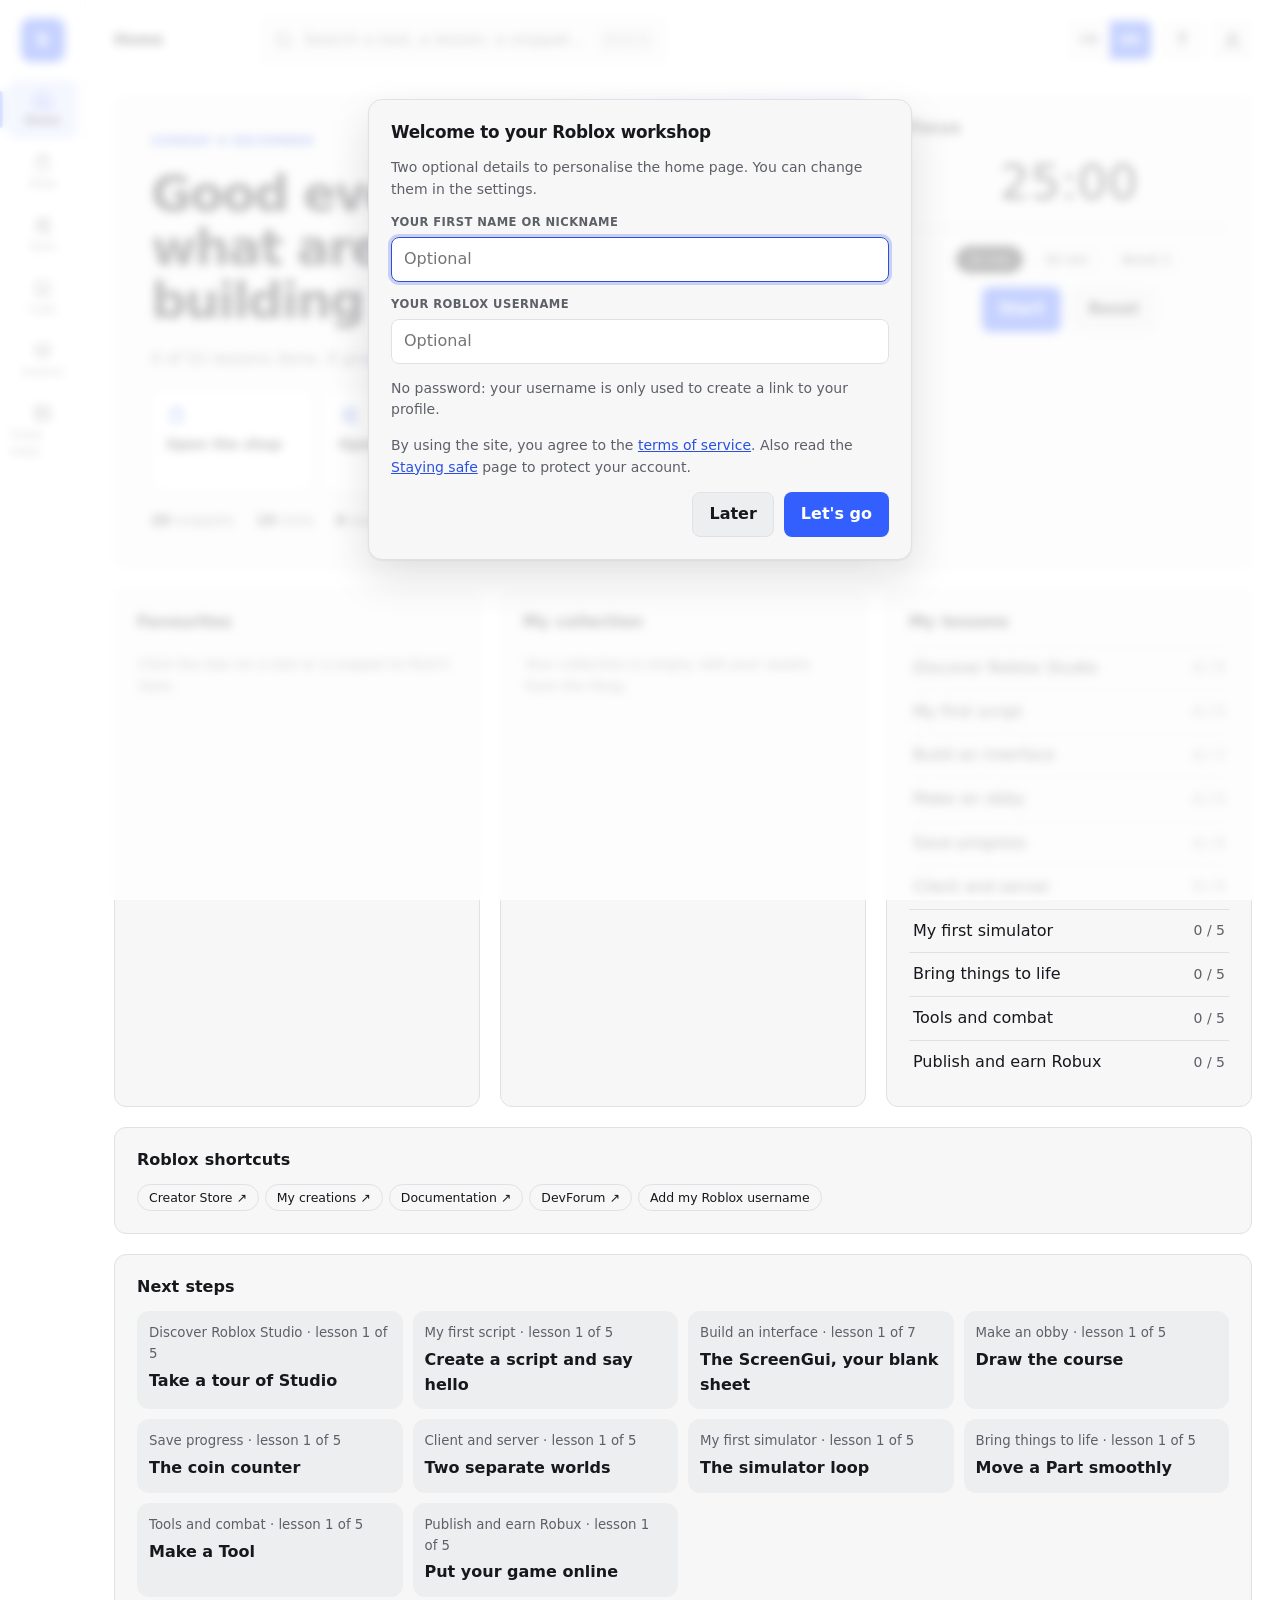
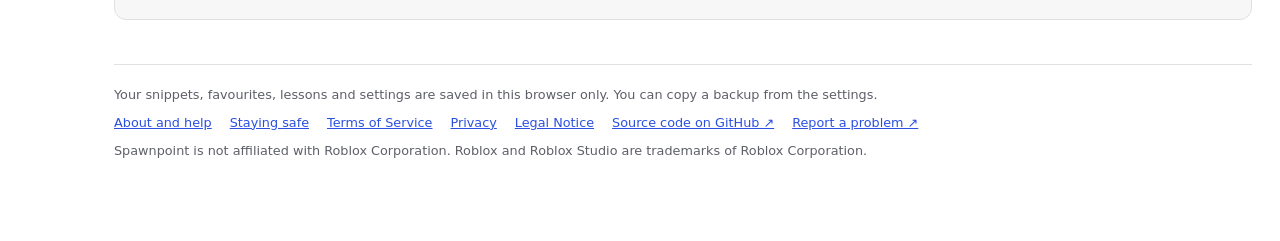
==== commit d1accd2a: "Ajoute trois cours : animations, combat et publication - Animer et donner vie : tweens, porte coulis" ====
--- a/index.html
+++ b/index.html
@@ -10,8 +10,8 @@
 <meta property="og:description" content="Cours, outils et extraits de code pour créer sur Roblox.">
 <meta property="og:type" content="website">
 <link rel="icon" href="data:image/svg+xml,%3Csvg xmlns='http://www.w3.org/2000/svg' viewBox='0 0 64 64'%3E%3Crect width='64' height='64' rx='16' fill='%23335FFF'/%3E%3Ctext x='32' y='46' text-anchor='middle' font-family='Arial,Helvetica,sans-serif' font-weight='800' font-size='40' fill='%23FFFFFF'%3ES%3C/text%3E%3C/svg%3E">
-<link rel="stylesheet" href="assets/fonts.css">
-<link rel="stylesheet" href="assets/app.css">
+<link rel="stylesheet" href="assets/fonts.css?v=6847ddf6b2">
+<link rel="stylesheet" href="assets/app.css?v=6847ddf6b2">
 </head>
 <body>
 <a class="skip" href="#main">Aller au contenu</a>
@@ -372,8 +372,8 @@
 <div class="pal" id="pal" hidden><div class="pal-box"><input type="text" id="pal-q" placeholder="Tape pour chercher…" aria-label="Recherche globale" spellcheck="false"><div id="pal-list"></div><div class="pal-foot"><span><kbd>↑</kbd> <kbd>↓</kbd> choisir</span><span><kbd>Entrée</kbd> ouvrir</span><span><kbd>Échap</kbd> fermer</span></div></div></div>
 <div class="modal" id="modal" hidden><div class="modal-box" role="dialog" aria-modal="true"><div id="modal-body"></div></div></div>
 <div id="toasts" aria-live="polite"></div>
-<script src="vendor/runmode-standalone.js"></script>
-<script src="vendor/lua.js"></script>
-<script src="assets/app.js"></script>
+<script src="vendor/runmode-standalone.js?v=6847ddf6b2"></script>
+<script src="vendor/lua.js?v=6847ddf6b2"></script>
+<script src="assets/app.js?v=6847ddf6b2"></script>
 </body>
 </html>
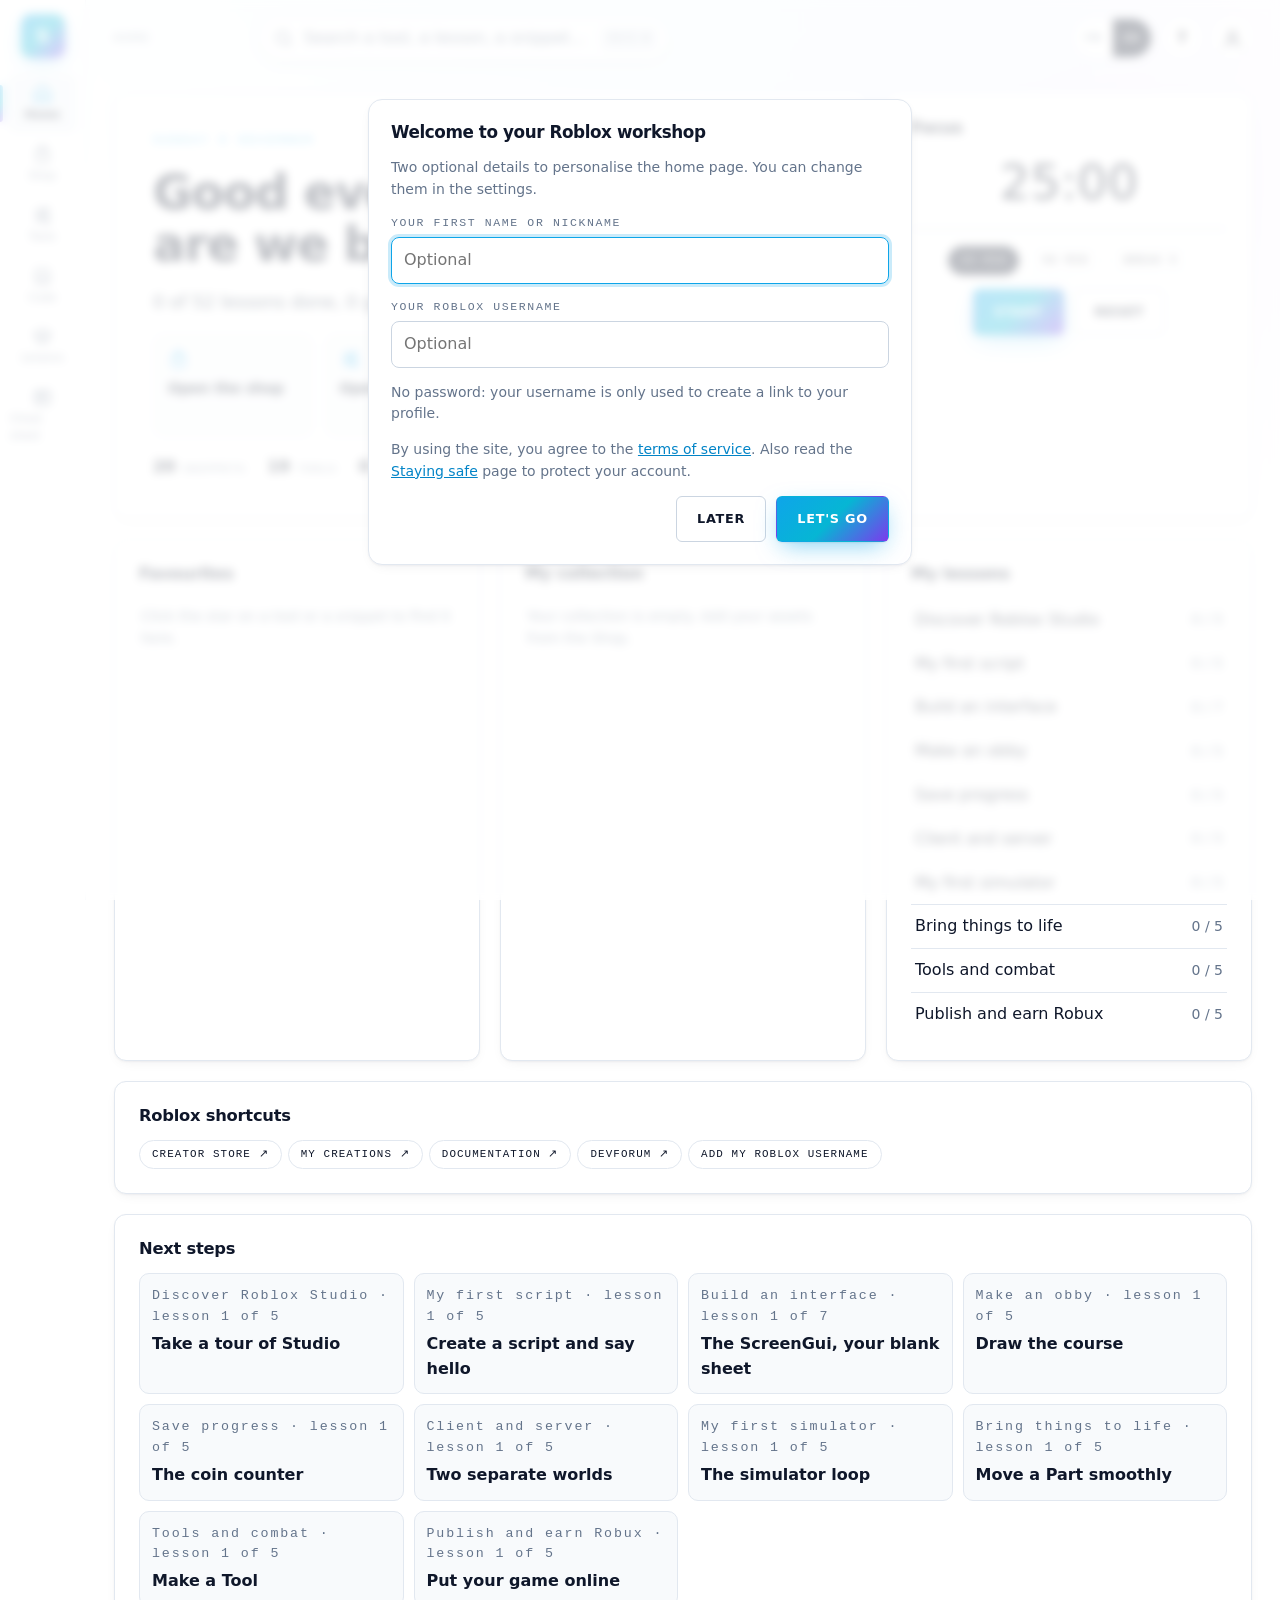
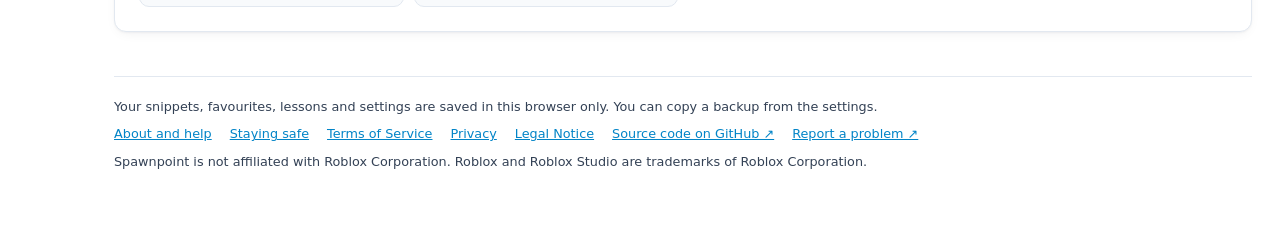
==== commit 5a4e5ce9: "Nouvelle direction artistique inspirée d'Avancee Fond blanc, encre ardoise, dégradé cyan vers violet" ====
--- a/index.html
+++ b/index.html
@@ -5,13 +5,13 @@
 <meta name="viewport" content="width=device-width,initial-scale=1,viewport-fit=cover">
 <title>Spawnpoint</title>
 <meta name="description" content="Atelier gratuit pour apprendre à créer sur Roblox : cours illustrés, outils, extraits de code Luau, recherche dans les boutiques Roblox. Free workshop for learning to create on Roblox.">
-<meta name="theme-color" content="#111216">
+<meta name="theme-color" content="#0EA5E9">
 <meta property="og:title" content="Spawnpoint">
 <meta property="og:description" content="Cours, outils et extraits de code pour créer sur Roblox.">
 <meta property="og:type" content="website">
-<link rel="icon" href="data:image/svg+xml,%3Csvg xmlns='http://www.w3.org/2000/svg' viewBox='0 0 64 64'%3E%3Crect width='64' height='64' rx='16' fill='%23335FFF'/%3E%3Ctext x='32' y='46' text-anchor='middle' font-family='Arial,Helvetica,sans-serif' font-weight='800' font-size='40' fill='%23FFFFFF'%3ES%3C/text%3E%3C/svg%3E">
-<link rel="stylesheet" href="assets/fonts.css?v=6847ddf6b2">
-<link rel="stylesheet" href="assets/app.css?v=6847ddf6b2">
+<link rel="icon" href="data:image/svg+xml,%3Csvg xmlns='http://www.w3.org/2000/svg' viewBox='0 0 64 64'%3E%3Crect width='64' height='64' rx='16' fill='%230EA5E9'/%3E%3Ctext x='32' y='46' text-anchor='middle' font-family='Arial,Helvetica,sans-serif' font-weight='800' font-size='40' fill='%23FFFFFF'%3ES%3C/text%3E%3C/svg%3E">
+<link rel="stylesheet" href="assets/fonts.css?v=1f27c8babd">
+<link rel="stylesheet" href="assets/app.css?v=1f27c8babd">
 </head>
 <body>
 <a class="skip" href="#main">Aller au contenu</a>
@@ -351,14 +351,14 @@
   <h2>Éditeur du site</h2><p>Spawnpoint est un site personnel, non professionnel, édité par exiozz (pseudonyme GitHub). Directeur de la publication : exiozz. Contact : <a href="https://github.com/exiozz/RobloxTool/issues" target="_blank" rel="noopener">github.com/exiozz/RobloxTool/issues</a>.</p>
   <h2>Hébergeur</h2><p>GitHub, Inc., 88 Colin P. Kelly Jr. Street, San Francisco, CA 94107, États-Unis. Site : <a href="https://pages.github.com" target="_blank" rel="noopener">pages.github.com</a>.</p>
   <h2>Propriété intellectuelle</h2><p>Le code source du site est disponible sur GitHub. Roblox et Roblox Studio sont des marques de Roblox Corporation, avec laquelle ce site n'a aucun lien.</p>
-  <h2>Crédits</h2><p>Polices Montserrat, Figtree et JetBrains Mono, sous licence SIL Open Font License. Coloration du code par CodeMirror, sous licence MIT.</p>
+  <h2>Crédits</h2><p>Polices Space Grotesk, Inter et JetBrains Mono, sous licence SIL Open Font License. Coloration du code par CodeMirror, sous licence MIT.</p>
 </div>
 <div data-l="en">
   <h1>Legal Notice</h1><p class="hint">Last updated: 8 October 2026</p>
   <h2>Publisher</h2><p>Spawnpoint is a personal, non-commercial website published by exiozz (GitHub username). Publication director: exiozz. Contact: <a href="https://github.com/exiozz/RobloxTool/issues" target="_blank" rel="noopener">github.com/exiozz/RobloxTool/issues</a>.</p>
   <h2>Host</h2><p>GitHub, Inc., 88 Colin P. Kelly Jr. Street, San Francisco, CA 94107, USA. Website: <a href="https://pages.github.com" target="_blank" rel="noopener">pages.github.com</a>.</p>
   <h2>Intellectual property</h2><p>The site's source code is available on GitHub. Roblox and Roblox Studio are trademarks of Roblox Corporation, with which this site has no connection.</p>
-  <h2>Credits</h2><p>Montserrat, Figtree and JetBrains Mono typefaces, under the SIL Open Font License. Code highlighting by CodeMirror, under the MIT licence.</p>
+  <h2>Credits</h2><p>Space Grotesk, Inter and JetBrains Mono typefaces, under the SIL Open Font License. Code highlighting by CodeMirror, under the MIT licence.</p>
 </div>
 </section>
 <footer>
@@ -372,8 +372,8 @@
 <div class="pal" id="pal" hidden><div class="pal-box"><input type="text" id="pal-q" placeholder="Tape pour chercher…" aria-label="Recherche globale" spellcheck="false"><div id="pal-list"></div><div class="pal-foot"><span><kbd>↑</kbd> <kbd>↓</kbd> choisir</span><span><kbd>Entrée</kbd> ouvrir</span><span><kbd>Échap</kbd> fermer</span></div></div></div>
 <div class="modal" id="modal" hidden><div class="modal-box" role="dialog" aria-modal="true"><div id="modal-body"></div></div></div>
 <div id="toasts" aria-live="polite"></div>
-<script src="vendor/runmode-standalone.js?v=6847ddf6b2"></script>
-<script src="vendor/lua.js?v=6847ddf6b2"></script>
-<script src="assets/app.js?v=6847ddf6b2"></script>
+<script src="vendor/runmode-standalone.js?v=1f27c8babd"></script>
+<script src="vendor/lua.js?v=1f27c8babd"></script>
+<script src="assets/app.js?v=1f27c8babd"></script>
 </body>
 </html>
--- a/assets/fonts.css
+++ b/assets/fonts.css
@@ -1,9 +1,10 @@
-@font-face{font-family:"Montserrat";font-style:normal;font-weight:600;font-display:swap;src:url(fonts/montserrat-latin-600-normal.woff2) format("woff2")}
-@font-face{font-family:"Montserrat";font-style:normal;font-weight:700;font-display:swap;src:url(fonts/montserrat-latin-700-normal.woff2) format("woff2")}
-@font-face{font-family:"Montserrat";font-style:normal;font-weight:800;font-display:swap;src:url(fonts/montserrat-latin-800-normal.woff2) format("woff2")}
-@font-face{font-family:"Figtree";font-style:normal;font-weight:400;font-display:swap;src:url(fonts/figtree-latin-400-normal.woff2) format("woff2")}
-@font-face{font-family:"Figtree";font-style:normal;font-weight:500;font-display:swap;src:url(fonts/figtree-latin-500-normal.woff2) format("woff2")}
-@font-face{font-family:"Figtree";font-style:normal;font-weight:600;font-display:swap;src:url(fonts/figtree-latin-600-normal.woff2) format("woff2")}
-@font-face{font-family:"Figtree";font-style:normal;font-weight:700;font-display:swap;src:url(fonts/figtree-latin-700-normal.woff2) format("woff2")}
+@font-face{font-family:"Space Grotesk";font-style:normal;font-weight:500;font-display:swap;src:url(fonts/space-grotesk-latin-500-normal.woff2) format("woff2")}
+@font-face{font-family:"Space Grotesk";font-style:normal;font-weight:600;font-display:swap;src:url(fonts/space-grotesk-latin-600-normal.woff2) format("woff2")}
+@font-face{font-family:"Space Grotesk";font-style:normal;font-weight:700;font-display:swap;src:url(fonts/space-grotesk-latin-700-normal.woff2) format("woff2")}
+@font-face{font-family:"Inter";font-style:normal;font-weight:400;font-display:swap;src:url(fonts/inter-latin-400-normal.woff2) format("woff2")}
+@font-face{font-family:"Inter";font-style:normal;font-weight:500;font-display:swap;src:url(fonts/inter-latin-500-normal.woff2) format("woff2")}
+@font-face{font-family:"Inter";font-style:normal;font-weight:600;font-display:swap;src:url(fonts/inter-latin-600-normal.woff2) format("woff2")}
+@font-face{font-family:"Inter";font-style:normal;font-weight:700;font-display:swap;src:url(fonts/inter-latin-700-normal.woff2) format("woff2")}
 @font-face{font-family:"JetBrains Mono";font-style:normal;font-weight:400;font-display:swap;src:url(fonts/jetbrains-mono-latin-400-normal.woff2) format("woff2")}
+@font-face{font-family:"JetBrains Mono";font-style:normal;font-weight:500;font-display:swap;src:url(fonts/jetbrains-mono-latin-500-normal.woff2) format("woff2")}
 @font-face{font-family:"JetBrains Mono";font-style:normal;font-weight:600;font-display:swap;src:url(fonts/jetbrains-mono-latin-600-normal.woff2) format("woff2")}
--- a/assets/app.css
+++ b/assets/app.css
@@ -653,105 +653,103 @@
 @media (max-width:900px){.bar [data-act="help"]{display:none}}.skip{position:absolute;left:-999px;top:8px;z-index:99;background:var(--ink);color:var(--bg);padding:8px 14px;border-radius:10px;font-weight:700}
 .skip:focus{left:8px}
 main:focus{outline:none}
-/* ===== Direction artistique « Hub » : inspirée des outils de création modernes. Fond presque noir ou blanc, bleu vif, surfaces plates, titres gras. ===== */
+/* ===== Direction artistique reprise du site Avancee : papier blanc, encre ardoise, dégradé cyan vers violet, titres Space Grotesk, étiquettes en JetBrains Mono. ===== */
 :root{
-  --bg:#FFFFFF; --surface:#F7F7F8; --sunk:#EDEEF0; --ink:#17181C; --muted:#5E6068; --line:#E0E1E5;
-  --accent:#2B50E0; --accent-ink:#FFFFFF; --grad:linear-gradient(#335FFF,#335FFF); --grad-ink:#FFFFFF;
-  --mark:#F5C24B; --mark-ink:#3A2A00; --star:#B07A00; --ok:#12855A; --bad:#C2362F;
-  --shadow:0 1px 2px rgba(17,18,22,.05),0 18px 44px rgba(17,18,22,.12);
-  --ed-bg:#FBFBFC; --ed-fg:#17181C; --ed-line:#EFEFF2; --ed-sel:#CFDAFF;
-  --s-kw:#B4237A; --s-str:#12855A; --s-num:#B45309; --s-com:#8A8C95; --s-fn:#2B50E0; --s-type:#0B7285; --s-tag:#C2362F;
-  --display:"Montserrat",system-ui,-apple-system,"Segoe UI",sans-serif;
-  --body:"Figtree",system-ui,-apple-system,"Segoe UI",sans-serif;
+  --bg:#FFFFFF; --surface:#FFFFFF; --sunk:#F1F5F9; --soft:#F8FAFC; --ink:#0F172A; --ink-soft:#334155; --muted:#64748B; --line:#E2E8F0; --line-strong:#CBD5E1;
+  --cyan:#0EA5E9; --accent:#0284C7; --accent-ink:#FFFFFF; --grad:linear-gradient(135deg,#0EA5E9,#06B6D4 50%,#7C3AED); --grad-ink:#FFFFFF;
+  --mark:#FDE68A; --mark-ink:#3A2A00; --star:#D97706; --ok:#059669; --bad:#DC2626;
+  --shadow:0 1px 2px rgba(15,23,42,.04),0 4px 14px -6px rgba(15,23,42,.10); --glow:0 1px 2px rgba(15,23,42,.06),0 8px 24px -6px rgba(14,165,233,.55);
+  --ed-bg:#F8FAFC; --ed-fg:#0F172A; --ed-line:#EEF2F7; --ed-sel:#BAE6FD;
+  --s-kw:#7C3AED; --s-str:#059669; --s-num:#C2410C; --s-com:#94A3B8; --s-fn:#0284C7; --s-type:#0E7490; --s-tag:#DC2626;
+  --display:"Space Grotesk","Inter",system-ui,sans-serif;
+  --body:"Inter",system-ui,-apple-system,"Segoe UI",sans-serif;
 }
 @media (prefers-color-scheme: dark){ :root:not([data-theme="light"]){
-  --bg:#111216; --surface:#1A1B20; --sunk:#15161A; --ink:#F7F7F8; --muted:#A4A6AE; --line:#2C2D34;
-  --accent:#7C9AFF; --accent-ink:#FFFFFF; --grad:linear-gradient(#335FFF,#335FFF); --grad-ink:#FFFFFF;
-  --mark:#F5C24B; --mark-ink:#3A2A00; --star:#F5C24B; --ok:#4FD49A; --bad:#FF8A80;
-  --shadow:0 1px 2px rgba(0,0,0,.35),0 18px 44px rgba(0,0,0,.5);
-  --ed-bg:#0C0D10; --ed-fg:#E6E7EA; --ed-line:#17181D; --ed-sel:#26397F;
-  --s-kw:#F58FCB; --s-str:#7FE0B0; --s-num:#F5C451; --s-com:#70727B; --s-fn:#8FAAFF; --s-type:#6AD7E5; --s-tag:#FF8A80; color-scheme:dark } }
+  --bg:#0B1220; --surface:#111A2E; --sunk:#0D1526; --soft:#0F182B; --ink:#E8EEFC; --ink-soft:#C3CDE0; --muted:#94A3B8; --line:#1E2A44; --line-strong:#2B3A5C;
+  --cyan:#38BDF8; --accent:#38BDF8; --accent-ink:#FFFFFF; --grad:linear-gradient(135deg,#0EA5E9,#06B6D4 50%,#7C3AED); --grad-ink:#FFFFFF;
+  --mark:#FDE68A; --mark-ink:#3A2A00; --star:#FBBF24; --ok:#34D399; --bad:#F87171;
+  --shadow:0 1px 2px rgba(0,0,0,.3),0 4px 14px -6px rgba(0,0,0,.5); --glow:0 1px 2px rgba(0,0,0,.3),0 8px 24px -6px rgba(14,165,233,.55);
+  --ed-bg:#0A101D; --ed-fg:#E2E8F0; --ed-line:#121B2E; --ed-sel:#1E3A5F;
+  --s-kw:#C4B5FD; --s-str:#6EE7B7; --s-num:#FDBA74; --s-com:#64748B; --s-fn:#7DD3FC; --s-type:#67E8F9; --s-tag:#FCA5A5; color-scheme:dark } }
 :root[data-theme="dark"]{
-  --bg:#111216; --surface:#1A1B20; --sunk:#15161A; --ink:#F7F7F8; --muted:#A4A6AE; --line:#2C2D34;
-  --accent:#7C9AFF; --accent-ink:#FFFFFF; --grad:linear-gradient(#335FFF,#335FFF); --grad-ink:#FFFFFF;
-  --mark:#F5C24B; --mark-ink:#3A2A00; --star:#F5C24B; --ok:#4FD49A; --bad:#FF8A80;
-  --shadow:0 1px 2px rgba(0,0,0,.35),0 18px 44px rgba(0,0,0,.5);
-  --ed-bg:#0C0D10; --ed-fg:#E6E7EA; --ed-line:#17181D; --ed-sel:#26397F;
-  --s-kw:#F58FCB; --s-str:#7FE0B0; --s-num:#F5C451; --s-com:#70727B; --s-fn:#8FAAFF; --s-type:#6AD7E5; --s-tag:#FF8A80; color-scheme:dark }
-body{font-size:16px;line-height:1.55}
-h1,h2,h3{font-weight:800;letter-spacing:-.02em}
-.panel h2,.card h3,.col h2{font-size:1rem;font-weight:700;letter-spacing:-.01em}
+  --bg:#0B1220; --surface:#111A2E; --sunk:#0D1526; --soft:#0F182B; --ink:#E8EEFC; --ink-soft:#C3CDE0; --muted:#94A3B8; --line:#1E2A44; --line-strong:#2B3A5C;
+  --cyan:#38BDF8; --accent:#38BDF8; --accent-ink:#FFFFFF; --grad:linear-gradient(135deg,#0EA5E9,#06B6D4 50%,#7C3AED); --grad-ink:#FFFFFF;
+  --mark:#FDE68A; --mark-ink:#3A2A00; --star:#FBBF24; --ok:#34D399; --bad:#F87171;
+  --shadow:0 1px 2px rgba(0,0,0,.3),0 4px 14px -6px rgba(0,0,0,.5); --glow:0 1px 2px rgba(0,0,0,.3),0 8px 24px -6px rgba(14,165,233,.55);
+  --ed-bg:#0A101D; --ed-fg:#E2E8F0; --ed-line:#121B2E; --ed-sel:#1E3A5F;
+  --s-kw:#C4B5FD; --s-str:#6EE7B7; --s-num:#FDBA74; --s-com:#64748B; --s-fn:#7DD3FC; --s-type:#67E8F9; --s-tag:#FCA5A5; color-scheme:dark }
+body{font-size:16px;line-height:1.55;background:radial-gradient(1200px 700px at 50% -10%,color-mix(in srgb,#0EA5E9 7%,transparent),transparent 60%),radial-gradient(900px 600px at 90% 20%,color-mix(in srgb,#7C3AED 6%,transparent),transparent 60%),var(--bg);background-attachment:fixed}
+h1,h2,h3{font-weight:700;letter-spacing:-.025em}
+p,.hint{color:var(--ink-soft)}
+.hint,.head p{color:var(--muted)}
 .head{margin-bottom:28px;gap:8px}
-.head h1{font-size:clamp(1.6rem,3.6vw,2.15rem)}
-.head p{font-size:1.05rem}
+.head h1{font-size:clamp(1.7rem,3.6vw,2.2rem)}
+.head p{font-size:1.06rem;color:var(--ink-soft)}
+.head::before,.eyebrow{font-family:var(--mono);font-size:.7rem;font-weight:500;text-transform:uppercase;letter-spacing:.25em;color:var(--cyan)}
+#p-boutique .head::before{content:"// STORE"}
+#p-outils .head::before{content:"// TOOLKIT"}
+#p-code .head::before{content:"// SNIPPETS"}
+#cr-list-view .head::before{content:"// ACADEMY"}
+#cr-view .head::before{content:"// COURSE"}
+#p-memo .head::before{content:"// CHEATSHEET"}
+.panel h2,.card h3,.col h2{font-size:1.02rem;letter-spacing:-.015em}
+.bar h2{font-family:var(--mono);font-size:.7rem;font-weight:500;text-transform:uppercase;letter-spacing:.22em;color:var(--muted)}
 main{padding-block:32px 80px}
-.bar{padding-top:18px}
-.bar h2{font-size:.95rem;font-weight:700}
 .grid,.bento,.courses{gap:20px}
-.panel,.card{border-radius:14px;padding:22px;gap:14px}
-.hero{background:var(--surface);box-shadow:none;padding:36px;gap:18px}
-.hero h1{font-size:clamp(1.9rem,4.8vw,3.1rem);letter-spacing:-.04em;line-height:1.08;max-width:17ch}
-.hero h1 em{background:none;-webkit-background-clip:border-box;background-clip:border-box;color:var(--accent)}
-.eyebrow{color:var(--accent);font-weight:700}
-.btn{border-radius:10px;font-weight:600;padding:9px 16px}
-.btn.sm{padding:4px 10px;border-radius:8px}
-.btn.ghost{background:var(--surface)}
-.btn.ghost:hover{border-color:var(--ink)}
-input[type=text],input[type=number],select,textarea{border-radius:10px;background:var(--surface);padding:9px 12px}
-input:focus,select:focus,textarea:focus{border-color:var(--accent);outline:3px solid color-mix(in srgb,var(--accent) 22%,transparent);outline-offset:0}
-.field label,.lbl{letter-spacing:.04em}
-.logo{border-radius:11px;font-weight:800}
-.rail{padding-top:18px;gap:4px}
-.rail a[data-nav]{font-weight:500;border-radius:10px}
-.rail a[aria-current="page"]{font-weight:700}
-.search,.icon-btn,.seg{border-radius:10px}
-.search:hover,.icon-btn:hover{border-color:var(--ink)}
+.panel,.card,.course,.lesson{border-radius:12px;box-shadow:var(--shadow)}
+.panel,.card{padding:24px;gap:14px}
+.hero{background:var(--surface);padding:38px;gap:18px;box-shadow:var(--shadow)}
+.hero h1{font-size:clamp(2rem,4.8vw,3rem);letter-spacing:-.025em;line-height:1.08;max-width:18ch}
+.hero h1 em{background:var(--grad);-webkit-background-clip:text;background-clip:text;color:transparent}
+.hero .sub{font-size:1.1rem;color:var(--ink-soft)}
+.btn{border-radius:6px;font-family:var(--display);font-weight:600;font-size:.8rem;letter-spacing:.06em;text-transform:uppercase;padding:12px 20px;box-shadow:var(--glow)}
+.btn:hover{filter:brightness(1.06);transform:translateY(-1px)}
+.btn.sm{padding:6px 11px;font-size:.68rem;border-radius:5px;box-shadow:none}
+.btn.ghost{background:var(--surface);color:var(--ink);border:1px solid var(--line-strong);box-shadow:none}
+.btn.ghost:hover{border-color:var(--cyan);filter:none}
+.btn.danger{box-shadow:none}
+.field label,.lbl,th,.course-b small,.win-t,.outrow b,.tiles button small,.steps-next small,#pal-list small{font-family:var(--mono);font-weight:500;letter-spacing:.14em}
+input[type=text],input[type=number],select,textarea{border-radius:8px;background:var(--surface);border-color:var(--line-strong);padding:10px 12px}
+input:focus,select:focus,textarea:focus{border-color:var(--cyan);outline:3px solid color-mix(in srgb,#0EA5E9 22%,transparent);outline-offset:0}
+.rail{background:color-mix(in srgb,var(--surface) 86%,transparent);backdrop-filter:blur(8px)}
+.logo{border-radius:10px;box-shadow:var(--glow)}
+.rail a[data-nav]{font-weight:500;border-radius:8px}
+.rail a[aria-current="page"]{background:var(--sunk);font-weight:600}
+.rail a[aria-current="page"] svg{stroke:var(--cyan)}
+.search{border-radius:999px;background:color-mix(in srgb,var(--surface) 85%,transparent);box-shadow:var(--shadow)}
+.icon-btn{border-radius:999px}
+.seg{border-radius:999px}
+.seg button{font-family:var(--mono);font-size:.68rem;letter-spacing:.14em}
+.seg button[aria-pressed="true"]{background:var(--ink);color:var(--bg)}
 .quick{gap:12px}
-.quick button{border-radius:12px;background:var(--sunk);border-color:transparent;padding:14px}
-.quick button:hover{border-color:var(--accent);background:var(--surface);transform:none}
-.stats b{font-weight:800}
-.chip{font-weight:500}
-.tag{border-radius:6px;font-weight:600}
-.outrow{border-radius:10px}
-.course,.lesson,.col{border-radius:14px}
-.course:hover{border-color:var(--accent)}
-.course-art{background:var(--sunk)}
+.quick button{border-radius:10px;background:var(--soft);border-color:var(--line);padding:14px}
+.quick button:hover{border-color:var(--cyan);background:var(--surface);transform:translateY(-1px)}
+.quick svg{stroke:var(--cyan)}
+.stats{font-family:var(--mono);font-size:.74rem;letter-spacing:.06em;text-transform:uppercase}
+.stats b{font-family:var(--display);font-size:1rem;letter-spacing:0}
+.chip{border-radius:999px;font-family:var(--mono);font-size:.68rem;font-weight:500;letter-spacing:.1em;text-transform:uppercase;padding:5px 12px;background:color-mix(in srgb,var(--surface) 85%,transparent)}
+.chip[aria-pressed="true"]{background:var(--ink);color:var(--bg);border-color:var(--ink)}
+.tag{font-family:var(--mono);font-weight:500;letter-spacing:.1em;border-radius:999px;padding:2px 9px}
+.outrow{border-radius:8px;background:var(--soft);border:1px solid var(--line)}
+pre{border-radius:10px}
+.course:hover{border-color:var(--cyan);transform:translateY(-2px)}
+.course-art{background:var(--soft)}
 .lesson-h{padding:16px 18px}
 .lesson-b{padding:0 18px 20px}
-.lesson.final{border-color:var(--accent)}
+.lesson.final{border-color:var(--cyan)}
+.num{font-family:var(--mono);font-weight:600}
 .stars,.star[aria-pressed="true"]{color:var(--star)}
-.result{background:var(--sunk);border:1px solid var(--accent)}
-.tipbox{background:color-mix(in srgb,var(--accent) 9%,var(--surface));border-left:0;border-radius:10px}
-.tiles button{border-radius:12px;background:var(--surface)}
-.tiles button[aria-pressed="true"]{background:color-mix(in srgb,var(--accent) 10%,var(--surface));border-color:var(--accent)}
-.pal-box,.modal-box{border-radius:16px}
-#pal-list button.on{background:var(--sunk);color:var(--ink);box-shadow:inset 3px 0 0 var(--accent)}
+.result{background:var(--soft);border:1px solid var(--cyan)}
+.tipbox{background:color-mix(in srgb,#0EA5E9 8%,var(--surface));border:1px solid color-mix(in srgb,#0EA5E9 30%,transparent);border-radius:10px}
+.tiles button{border-radius:10px;background:var(--surface)}
+.tiles button[aria-pressed="true"]{background:color-mix(in srgb,#0EA5E9 9%,var(--surface));border-color:var(--cyan)}
+.pal-box,.modal-box{border-radius:14px}
+#pal-list button.on{background:var(--sunk);color:var(--ink);box-shadow:inset 3px 0 0 var(--cyan)}
 #pal-list button.on small{color:var(--muted)}
-.toast{border-radius:10px}
-.legal h1{letter-spacing:-.03em}
-.legal h2,.panel h2,.card h3,.col h2,.bar h2,.lesson-h{letter-spacing:0;word-spacing:.04em}
-.steps-next a{background:var(--sunk);border-radius:12px}
+.toast{border-radius:8px}
+.steps-next a{background:var(--soft);border:1px solid var(--line);border-radius:10px}
+.legal h2,.lesson-h{letter-spacing:-.01em}
+.legal a,footer a,#modal-body a,.panel .hint a{color:var(--accent)}
+.eq th{color:var(--muted)}
 footer{margin-top:44px;padding-top:20px;border-top:1px solid var(--line)}
-@media (max-width:900px){main{padding-block:20px 110px}.hero{padding:24px}.panel,.card{padding:18px}}
-
-h1,h2,h3{font-weight:700;letter-spacing:-.015em}
-.head h1,.hero h1{font-weight:800}
-.panel,.card,.course,.lesson,.col{border-radius:12px}
-.btn{border-radius:8px;font-weight:700}
-.btn.sm{border-radius:6px}
-.btn.ghost{background:var(--sunk)}
-input[type=text],input[type=number],select,textarea{border-radius:8px;background:var(--bg)}
-.search,.icon-btn,.seg,.rail a[data-nav]{border-radius:8px}
-.logo{border-radius:10px}
-.rail{background:var(--bg)}
-.rail a[aria-current="page"]{background:color-mix(in srgb,#335FFF 18%,transparent);color:var(--ink)}
-.hero{background:radial-gradient(70% 120% at 100% 0%,color-mix(in srgb,#335FFF 22%,transparent),transparent 65%),var(--surface)}
-.quick button{background:var(--bg);border-color:var(--line);border-radius:10px}
-.quick button:hover{background:var(--bg)}
-.course-art{background:var(--bg)}
-.tiles button{border-radius:10px;background:var(--bg)}
-.result{background:var(--surface)}
-.tag.hot{background:#335FFF;color:#FFFFFF}
-.seg button[aria-pressed="true"]{background:#335FFF;color:#FFFFFF}
-.pal-box,.modal-box{border-radius:14px;background:var(--surface)}
-.toast{border-radius:8px}
+@media (max-width:900px){main{padding-block:20px 110px}.hero{padding:24px}.panel,.card{padding:18px}.btn{padding:11px 16px}}
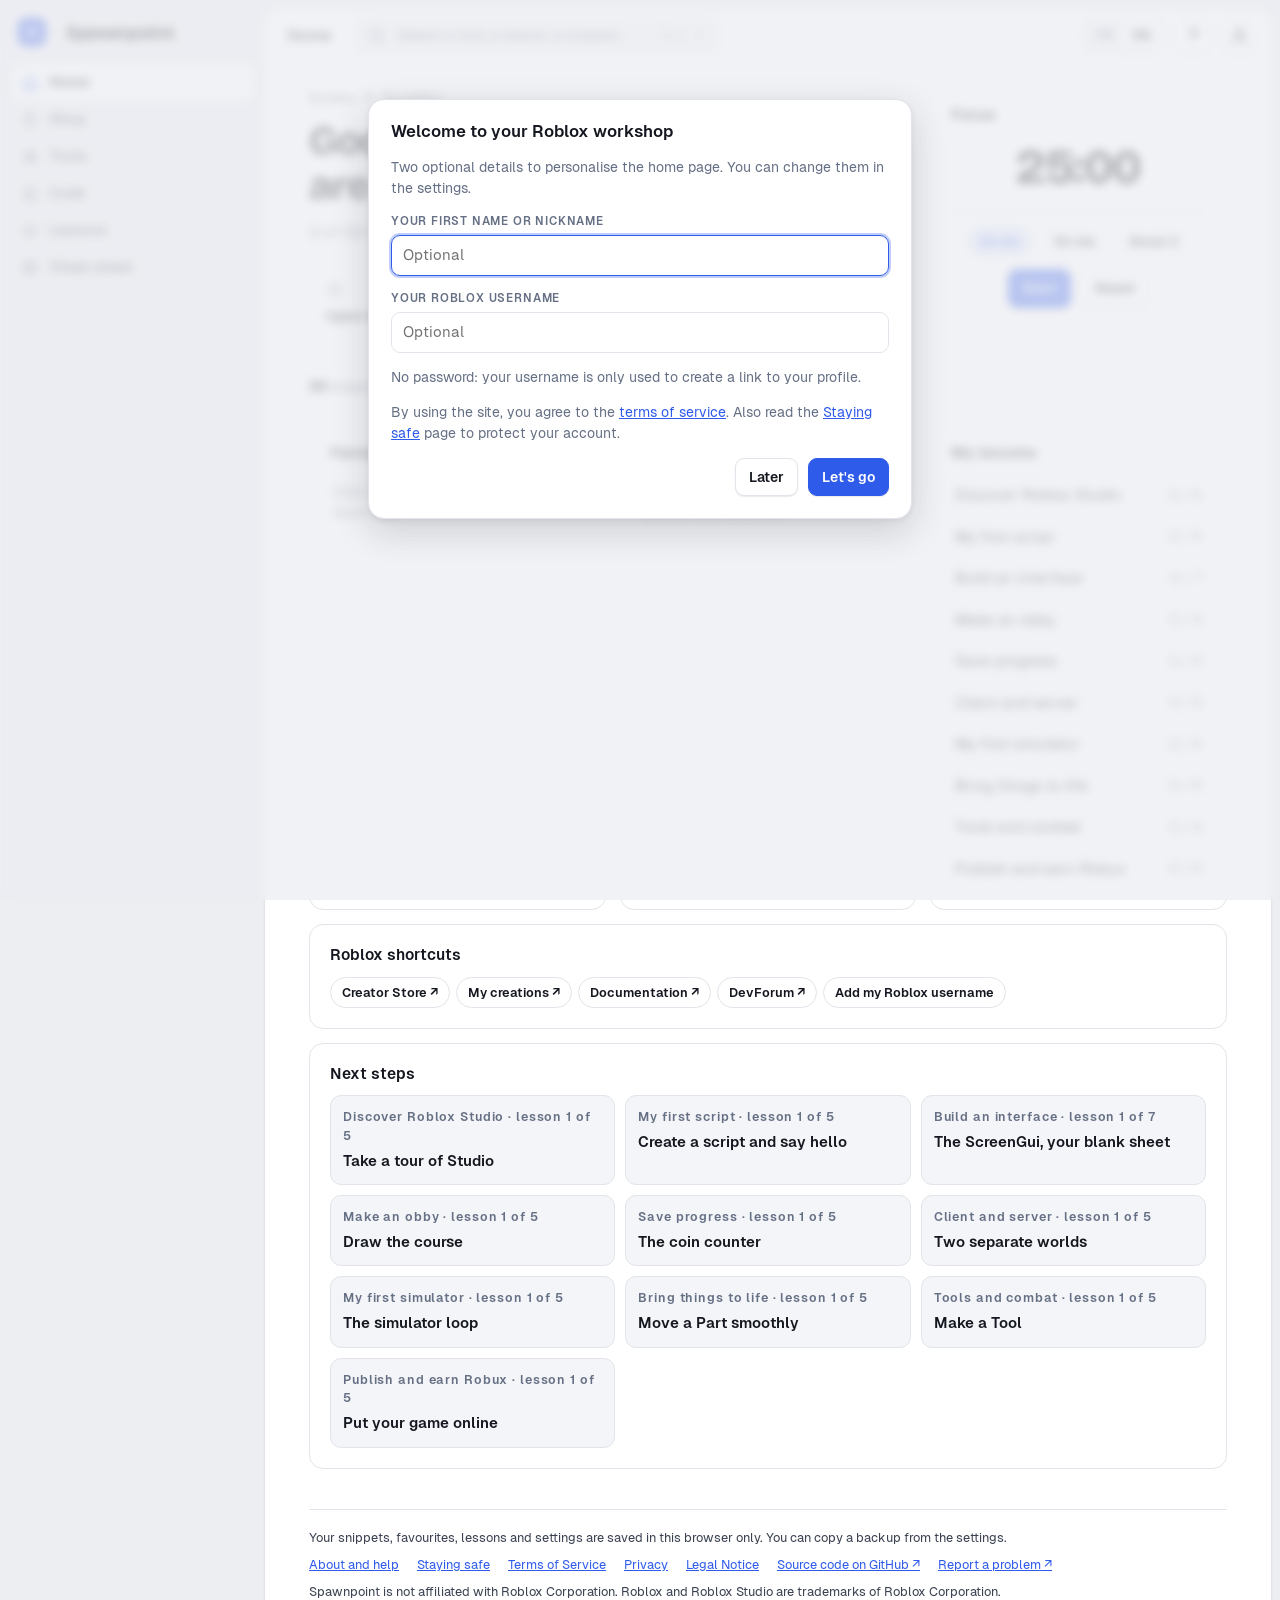
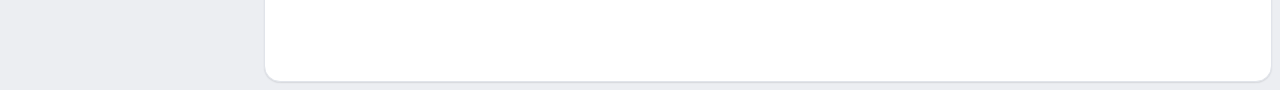
==== commit 60109e10: "Design repris de l'application Avancée Barre latérale avec libellés, panneau blanc arrondi sur toile" ====
--- a/index.html
+++ b/index.html
@@ -5,13 +5,13 @@
 <meta name="viewport" content="width=device-width,initial-scale=1,viewport-fit=cover">
 <title>Spawnpoint</title>
 <meta name="description" content="Atelier gratuit pour apprendre à créer sur Roblox : cours illustrés, outils, extraits de code Luau, recherche dans les boutiques Roblox. Free workshop for learning to create on Roblox.">
-<meta name="theme-color" content="#0EA5E9">
+<meta name="theme-color" content="#2F5BEA">
 <meta property="og:title" content="Spawnpoint">
 <meta property="og:description" content="Cours, outils et extraits de code pour créer sur Roblox.">
 <meta property="og:type" content="website">
-<link rel="icon" href="data:image/svg+xml,%3Csvg xmlns='http://www.w3.org/2000/svg' viewBox='0 0 64 64'%3E%3Crect width='64' height='64' rx='16' fill='%230EA5E9'/%3E%3Ctext x='32' y='46' text-anchor='middle' font-family='Arial,Helvetica,sans-serif' font-weight='800' font-size='40' fill='%23FFFFFF'%3ES%3C/text%3E%3C/svg%3E">
-<link rel="stylesheet" href="assets/fonts.css?v=1f27c8babd">
-<link rel="stylesheet" href="assets/app.css?v=1f27c8babd">
+<link rel="icon" href="data:image/svg+xml,%3Csvg xmlns='http://www.w3.org/2000/svg' viewBox='0 0 64 64'%3E%3Crect width='64' height='64' rx='16' fill='%232F5BEA'/%3E%3Ctext x='32' y='46' text-anchor='middle' font-family='Arial,Helvetica,sans-serif' font-weight='800' font-size='40' fill='%23FFFFFF'%3ES%3C/text%3E%3C/svg%3E">
+<link rel="stylesheet" href="assets/fonts.css?v=aca355edd7">
+<link rel="stylesheet" href="assets/app.css?v=aca355edd7">
 </head>
 <body>
 <a class="skip" href="#main">Aller au contenu</a>
@@ -351,14 +351,14 @@
   <h2>Éditeur du site</h2><p>Spawnpoint est un site personnel, non professionnel, édité par exiozz (pseudonyme GitHub). Directeur de la publication : exiozz. Contact : <a href="https://github.com/exiozz/RobloxTool/issues" target="_blank" rel="noopener">github.com/exiozz/RobloxTool/issues</a>.</p>
   <h2>Hébergeur</h2><p>GitHub, Inc., 88 Colin P. Kelly Jr. Street, San Francisco, CA 94107, États-Unis. Site : <a href="https://pages.github.com" target="_blank" rel="noopener">pages.github.com</a>.</p>
   <h2>Propriété intellectuelle</h2><p>Le code source du site est disponible sur GitHub. Roblox et Roblox Studio sont des marques de Roblox Corporation, avec laquelle ce site n'a aucun lien.</p>
-  <h2>Crédits</h2><p>Polices Space Grotesk, Inter et JetBrains Mono, sous licence SIL Open Font License. Coloration du code par CodeMirror, sous licence MIT.</p>
+  <h2>Crédits</h2><p>Polices Bricolage Grotesque, Geist et Geist Mono, sous licence SIL Open Font License. Coloration du code par CodeMirror, sous licence MIT.</p>
 </div>
 <div data-l="en">
   <h1>Legal Notice</h1><p class="hint">Last updated: 8 October 2026</p>
   <h2>Publisher</h2><p>Spawnpoint is a personal, non-commercial website published by exiozz (GitHub username). Publication director: exiozz. Contact: <a href="https://github.com/exiozz/RobloxTool/issues" target="_blank" rel="noopener">github.com/exiozz/RobloxTool/issues</a>.</p>
   <h2>Host</h2><p>GitHub, Inc., 88 Colin P. Kelly Jr. Street, San Francisco, CA 94107, USA. Website: <a href="https://pages.github.com" target="_blank" rel="noopener">pages.github.com</a>.</p>
   <h2>Intellectual property</h2><p>The site's source code is available on GitHub. Roblox and Roblox Studio are trademarks of Roblox Corporation, with which this site has no connection.</p>
-  <h2>Credits</h2><p>Space Grotesk, Inter and JetBrains Mono typefaces, under the SIL Open Font License. Code highlighting by CodeMirror, under the MIT licence.</p>
+  <h2>Credits</h2><p>Bricolage Grotesque, Geist and Geist Mono typefaces, under the SIL Open Font License. Code highlighting by CodeMirror, under the MIT licence.</p>
 </div>
 </section>
 <footer>
@@ -372,8 +372,8 @@
 <div class="pal" id="pal" hidden><div class="pal-box"><input type="text" id="pal-q" placeholder="Tape pour chercher…" aria-label="Recherche globale" spellcheck="false"><div id="pal-list"></div><div class="pal-foot"><span><kbd>↑</kbd> <kbd>↓</kbd> choisir</span><span><kbd>Entrée</kbd> ouvrir</span><span><kbd>Échap</kbd> fermer</span></div></div></div>
 <div class="modal" id="modal" hidden><div class="modal-box" role="dialog" aria-modal="true"><div id="modal-body"></div></div></div>
 <div id="toasts" aria-live="polite"></div>
-<script src="vendor/runmode-standalone.js?v=1f27c8babd"></script>
-<script src="vendor/lua.js?v=1f27c8babd"></script>
-<script src="assets/app.js?v=1f27c8babd"></script>
+<script src="vendor/runmode-standalone.js?v=aca355edd7"></script>
+<script src="vendor/lua.js?v=aca355edd7"></script>
+<script src="assets/app.js?v=aca355edd7"></script>
 </body>
 </html>
--- a/assets/fonts.css
+++ b/assets/fonts.css
@@ -1,10 +1,9 @@
-@font-face{font-family:"Space Grotesk";font-style:normal;font-weight:500;font-display:swap;src:url(fonts/space-grotesk-latin-500-normal.woff2) format("woff2")}
-@font-face{font-family:"Space Grotesk";font-style:normal;font-weight:600;font-display:swap;src:url(fonts/space-grotesk-latin-600-normal.woff2) format("woff2")}
-@font-face{font-family:"Space Grotesk";font-style:normal;font-weight:700;font-display:swap;src:url(fonts/space-grotesk-latin-700-normal.woff2) format("woff2")}
-@font-face{font-family:"Inter";font-style:normal;font-weight:400;font-display:swap;src:url(fonts/inter-latin-400-normal.woff2) format("woff2")}
-@font-face{font-family:"Inter";font-style:normal;font-weight:500;font-display:swap;src:url(fonts/inter-latin-500-normal.woff2) format("woff2")}
-@font-face{font-family:"Inter";font-style:normal;font-weight:600;font-display:swap;src:url(fonts/inter-latin-600-normal.woff2) format("woff2")}
-@font-face{font-family:"Inter";font-style:normal;font-weight:700;font-display:swap;src:url(fonts/inter-latin-700-normal.woff2) format("woff2")}
-@font-face{font-family:"JetBrains Mono";font-style:normal;font-weight:400;font-display:swap;src:url(fonts/jetbrains-mono-latin-400-normal.woff2) format("woff2")}
-@font-face{font-family:"JetBrains Mono";font-style:normal;font-weight:500;font-display:swap;src:url(fonts/jetbrains-mono-latin-500-normal.woff2) format("woff2")}
-@font-face{font-family:"JetBrains Mono";font-style:normal;font-weight:600;font-display:swap;src:url(fonts/jetbrains-mono-latin-600-normal.woff2) format("woff2")}
+@font-face{font-family:"Bricolage Grotesque";font-style:normal;font-weight:600;font-display:swap;src:url(fonts/bricolage-grotesque-latin-600-normal.woff2) format("woff2")}
+@font-face{font-family:"Bricolage Grotesque";font-style:normal;font-weight:700;font-display:swap;src:url(fonts/bricolage-grotesque-latin-700-normal.woff2) format("woff2")}
+@font-face{font-family:"Geist";font-style:normal;font-weight:400;font-display:swap;src:url(fonts/geist-sans-latin-400-normal.woff2) format("woff2")}
+@font-face{font-family:"Geist";font-style:normal;font-weight:500;font-display:swap;src:url(fonts/geist-sans-latin-500-normal.woff2) format("woff2")}
+@font-face{font-family:"Geist";font-style:normal;font-weight:600;font-display:swap;src:url(fonts/geist-sans-latin-600-normal.woff2) format("woff2")}
+@font-face{font-family:"Geist";font-style:normal;font-weight:700;font-display:swap;src:url(fonts/geist-sans-latin-700-normal.woff2) format("woff2")}
+@font-face{font-family:"Geist Mono";font-style:normal;font-weight:400;font-display:swap;src:url(fonts/geist-mono-latin-400-normal.woff2) format("woff2")}
+@font-face{font-family:"Geist Mono";font-style:normal;font-weight:500;font-display:swap;src:url(fonts/geist-mono-latin-500-normal.woff2) format("woff2")}
+@font-face{font-family:"Geist Mono";font-style:normal;font-weight:600;font-display:swap;src:url(fonts/geist-mono-latin-600-normal.woff2) format("woff2")}
--- a/assets/app.css
+++ b/assets/app.css
@@ -653,103 +653,127 @@
 @media (max-width:900px){.bar [data-act="help"]{display:none}}.skip{position:absolute;left:-999px;top:8px;z-index:99;background:var(--ink);color:var(--bg);padding:8px 14px;border-radius:10px;font-weight:700}
 .skip:focus{left:8px}
 main:focus{outline:none}
-/* ===== Direction artistique reprise du site Avancee : papier blanc, encre ardoise, dégradé cyan vers violet, titres Space Grotesk, étiquettes en JetBrains Mono. ===== */
+/* ===== Direction artistique reprise de l'application Avancée : toile gris clair, panneau blanc arrondi, barre latérale avec libellés, bleu franc, titres Bricolage Grotesque, texte Geist. ===== */
 :root{
-  --bg:#FFFFFF; --surface:#FFFFFF; --sunk:#F1F5F9; --soft:#F8FAFC; --ink:#0F172A; --ink-soft:#334155; --muted:#64748B; --line:#E2E8F0; --line-strong:#CBD5E1;
-  --cyan:#0EA5E9; --accent:#0284C7; --accent-ink:#FFFFFF; --grad:linear-gradient(135deg,#0EA5E9,#06B6D4 50%,#7C3AED); --grad-ink:#FFFFFF;
-  --mark:#FDE68A; --mark-ink:#3A2A00; --star:#D97706; --ok:#059669; --bad:#DC2626;
-  --shadow:0 1px 2px rgba(15,23,42,.04),0 4px 14px -6px rgba(15,23,42,.10); --glow:0 1px 2px rgba(15,23,42,.06),0 8px 24px -6px rgba(14,165,233,.55);
-  --ed-bg:#F8FAFC; --ed-fg:#0F172A; --ed-line:#EEF2F7; --ed-sel:#BAE6FD;
-  --s-kw:#7C3AED; --s-str:#059669; --s-num:#C2410C; --s-com:#94A3B8; --s-fn:#0284C7; --s-type:#0E7490; --s-tag:#DC2626;
-  --display:"Space Grotesk","Inter",system-ui,sans-serif;
-  --body:"Inter",system-ui,-apple-system,"Segoe UI",sans-serif;
-}
-@media (prefers-color-scheme: dark){ :root:not([data-theme="light"]){
-  --bg:#0B1220; --surface:#111A2E; --sunk:#0D1526; --soft:#0F182B; --ink:#E8EEFC; --ink-soft:#C3CDE0; --muted:#94A3B8; --line:#1E2A44; --line-strong:#2B3A5C;
-  --cyan:#38BDF8; --accent:#38BDF8; --accent-ink:#FFFFFF; --grad:linear-gradient(135deg,#0EA5E9,#06B6D4 50%,#7C3AED); --grad-ink:#FFFFFF;
-  --mark:#FDE68A; --mark-ink:#3A2A00; --star:#FBBF24; --ok:#34D399; --bad:#F87171;
-  --shadow:0 1px 2px rgba(0,0,0,.3),0 4px 14px -6px rgba(0,0,0,.5); --glow:0 1px 2px rgba(0,0,0,.3),0 8px 24px -6px rgba(14,165,233,.55);
-  --ed-bg:#0A101D; --ed-fg:#E2E8F0; --ed-line:#121B2E; --ed-sel:#1E3A5F;
-  --s-kw:#C4B5FD; --s-str:#6EE7B7; --s-num:#FDBA74; --s-com:#64748B; --s-fn:#7DD3FC; --s-type:#67E8F9; --s-tag:#FCA5A5; color-scheme:dark } }
-:root[data-theme="dark"]{
-  --bg:#0B1220; --surface:#111A2E; --sunk:#0D1526; --soft:#0F182B; --ink:#E8EEFC; --ink-soft:#C3CDE0; --muted:#94A3B8; --line:#1E2A44; --line-strong:#2B3A5C;
-  --cyan:#38BDF8; --accent:#38BDF8; --accent-ink:#FFFFFF; --grad:linear-gradient(135deg,#0EA5E9,#06B6D4 50%,#7C3AED); --grad-ink:#FFFFFF;
-  --mark:#FDE68A; --mark-ink:#3A2A00; --star:#FBBF24; --ok:#34D399; --bad:#F87171;
-  --shadow:0 1px 2px rgba(0,0,0,.3),0 4px 14px -6px rgba(0,0,0,.5); --glow:0 1px 2px rgba(0,0,0,.3),0 8px 24px -6px rgba(14,165,233,.55);
-  --ed-bg:#0A101D; --ed-fg:#E2E8F0; --ed-line:#121B2E; --ed-sel:#1E3A5F;
-  --s-kw:#C4B5FD; --s-str:#6EE7B7; --s-num:#FDBA74; --s-com:#64748B; --s-fn:#7DD3FC; --s-type:#67E8F9; --s-tag:#FCA5A5; color-scheme:dark }
-body{font-size:16px;line-height:1.55;background:radial-gradient(1200px 700px at 50% -10%,color-mix(in srgb,#0EA5E9 7%,transparent),transparent 60%),radial-gradient(900px 600px at 90% 20%,color-mix(in srgb,#7C3AED 6%,transparent),transparent 60%),var(--bg);background-attachment:fixed}
-h1,h2,h3{font-weight:700;letter-spacing:-.025em}
-p,.hint{color:var(--ink-soft)}
+  --bg:#ECEEF2; --surface:#FFFFFF; --sunk:#F4F5F8; --soft:#F4F5F8; --hover:#E8EAEF; --ink:#14171F; --ink-soft:#3A4150; --muted:#667085; --line:#E1E4EA; --line-strong:#CDD2DB;
+  --accent:#2F5BEA; --accent-ink:#FFFFFF; --cyan:#2F5BEA; --grad:linear-gradient(#2F5BEA,#2F5BEA); --grad-ink:#FFFFFF;
+  --mark:#FFF1D6; --mark-ink:#5C3600; --star:#D9620F; --ok:#12805C; --bad:#C7302B;
+  --shadow:0 1px 2px rgba(16,20,31,.06),0 1px 1px rgba(16,20,31,.04); --shadow-2:0 12px 36px rgba(16,20,31,.16),0 2px 6px rgba(16,20,31,.06);
+  --ed-bg:#F4F5F8; --ed-fg:#14171F; --ed-line:#E8EAEF; --ed-sel:#CFDAFB;
+  --s-kw:#6E56CF; --s-str:#12805C; --s-num:#D9620F; --s-com:#8A93A6; --s-fn:#2F5BEA; --s-type:#0E8FA3; --s-tag:#C8327A;
+  --display:"Bricolage Grotesque","Geist",ui-sans-serif,system-ui,sans-serif;
+  --body:"Geist",ui-sans-serif,system-ui,-apple-system,"Segoe UI",Roboto,sans-serif;
+  --mono:"Geist Mono",ui-monospace,SFMono-Regular,Menlo,Consolas,monospace;
+}
+@media (prefers-color-scheme: dark){ :root:not([data-theme="light"]){ --bg:#0B0D11; --surface:#14171C; --sunk:#1A1E25; --soft:#1A1E25; --hover:#232832; --ink:#ECEEF3; --ink-soft:#C5CAD6; --muted:#939BAD; --line:#262B35; --line-strong:#363C49;
+  --accent:#7C9BFF; --accent-ink:#0B1020; --cyan:#7C9BFF; --grad:linear-gradient(#7C9BFF,#7C9BFF); --grad-ink:#0B1020;
+  --mark:#3A2C12; --mark-ink:#F5B24B; --star:#FFA05C; --ok:#45CF9B; --bad:#FF8177;
+  --shadow:0 1px 2px rgba(0,0,0,.4); --shadow-2:0 16px 44px rgba(0,0,0,.6),0 2px 6px rgba(0,0,0,.4);
+  --ed-bg:#0F1216; --ed-fg:#ECEEF3; --ed-line:#1A1E25; --ed-sel:#2A3A6B;
+  --s-kw:#A996FF; --s-str:#45CF9B; --s-num:#FFA05C; --s-com:#6F788A; --s-fn:#7C9BFF; --s-type:#5CCFE0; --s-tag:#FF7EB6; color-scheme:dark } }
+:root[data-theme="dark"]{ --bg:#0B0D11; --surface:#14171C; --sunk:#1A1E25; --soft:#1A1E25; --hover:#232832; --ink:#ECEEF3; --ink-soft:#C5CAD6; --muted:#939BAD; --line:#262B35; --line-strong:#363C49;
+  --accent:#7C9BFF; --accent-ink:#0B1020; --cyan:#7C9BFF; --grad:linear-gradient(#7C9BFF,#7C9BFF); --grad-ink:#0B1020;
+  --mark:#3A2C12; --mark-ink:#F5B24B; --star:#FFA05C; --ok:#45CF9B; --bad:#FF8177;
+  --shadow:0 1px 2px rgba(0,0,0,.4); --shadow-2:0 16px 44px rgba(0,0,0,.6),0 2px 6px rgba(0,0,0,.4);
+  --ed-bg:#0F1216; --ed-fg:#ECEEF3; --ed-line:#1A1E25; --ed-sel:#2A3A6B;
+  --s-kw:#A996FF; --s-str:#45CF9B; --s-num:#FFA05C; --s-com:#6F788A; --s-fn:#7C9BFF; --s-type:#5CCFE0; --s-tag:#FF7EB6; color-scheme:dark }
+body{font-size:15px;line-height:1.5}
+h1{font:700 clamp(26px,3.6vw,34px)/1.12 var(--display);letter-spacing:-.025em;text-wrap:balance}
+h2,h3{font-family:var(--body);font-weight:600;letter-spacing:0}
+p{color:var(--ink-soft)}
 .hint,.head p{color:var(--muted)}
-.head{margin-bottom:28px;gap:8px}
-.head h1{font-size:clamp(1.7rem,3.6vw,2.2rem)}
-.head p{font-size:1.06rem;color:var(--ink-soft)}
-.head::before,.eyebrow{font-family:var(--mono);font-size:.7rem;font-weight:500;text-transform:uppercase;letter-spacing:.25em;color:var(--cyan)}
-#p-boutique .head::before{content:"// STORE"}
-#p-outils .head::before{content:"// TOOLKIT"}
-#p-code .head::before{content:"// SNIPPETS"}
-#cr-list-view .head::before{content:"// ACADEMY"}
-#cr-view .head::before{content:"// COURSE"}
-#p-memo .head::before{content:"// CHEATSHEET"}
-.panel h2,.card h3,.col h2{font-size:1.02rem;letter-spacing:-.015em}
-.bar h2{font-family:var(--mono);font-size:.7rem;font-weight:500;text-transform:uppercase;letter-spacing:.22em;color:var(--muted)}
-main{padding-block:32px 80px}
-.grid,.bento,.courses{gap:20px}
-.panel,.card,.course,.lesson{border-radius:12px;box-shadow:var(--shadow)}
-.panel,.card{padding:24px;gap:14px}
-.hero{background:var(--surface);padding:38px;gap:18px;box-shadow:var(--shadow)}
-.hero h1{font-size:clamp(2rem,4.8vw,3rem);letter-spacing:-.025em;line-height:1.08;max-width:18ch}
-.hero h1 em{background:var(--grad);-webkit-background-clip:text;background-clip:text;color:transparent}
-.hero .sub{font-size:1.1rem;color:var(--ink-soft)}
-.btn{border-radius:6px;font-family:var(--display);font-weight:600;font-size:.8rem;letter-spacing:.06em;text-transform:uppercase;padding:12px 20px;box-shadow:var(--glow)}
-.btn:hover{filter:brightness(1.06);transform:translateY(-1px)}
-.btn.sm{padding:6px 11px;font-size:.68rem;border-radius:5px;box-shadow:none}
-.btn.ghost{background:var(--surface);color:var(--ink);border:1px solid var(--line-strong);box-shadow:none}
-.btn.ghost:hover{border-color:var(--cyan);filter:none}
-.btn.danger{box-shadow:none}
-.field label,.lbl,th,.course-b small,.win-t,.outrow b,.tiles button small,.steps-next small,#pal-list small{font-family:var(--mono);font-weight:500;letter-spacing:.14em}
-input[type=text],input[type=number],select,textarea{border-radius:8px;background:var(--surface);border-color:var(--line-strong);padding:10px 12px}
-input:focus,select:focus,textarea:focus{border-color:var(--cyan);outline:3px solid color-mix(in srgb,#0EA5E9 22%,transparent);outline-offset:0}
-.rail{background:color-mix(in srgb,var(--surface) 86%,transparent);backdrop-filter:blur(8px)}
-.logo{border-radius:10px;box-shadow:var(--glow)}
-.rail a[data-nav]{font-weight:500;border-radius:8px}
-.rail a[aria-current="page"]{background:var(--sunk);font-weight:600}
-.rail a[aria-current="page"] svg{stroke:var(--cyan)}
-.search{border-radius:999px;background:color-mix(in srgb,var(--surface) 85%,transparent);box-shadow:var(--shadow)}
-.icon-btn{border-radius:999px}
-.seg{border-radius:999px}
-.seg button{font-family:var(--mono);font-size:.68rem;letter-spacing:.14em}
-.seg button[aria-pressed="true"]{background:var(--ink);color:var(--bg)}
-.quick{gap:12px}
-.quick button{border-radius:10px;background:var(--soft);border-color:var(--line);padding:14px}
-.quick button:hover{border-color:var(--cyan);background:var(--surface);transform:translateY(-1px)}
-.quick svg{stroke:var(--cyan)}
-.stats{font-family:var(--mono);font-size:.74rem;letter-spacing:.06em;text-transform:uppercase}
-.stats b{font-family:var(--display);font-size:1rem;letter-spacing:0}
-.chip{border-radius:999px;font-family:var(--mono);font-size:.68rem;font-weight:500;letter-spacing:.1em;text-transform:uppercase;padding:5px 12px;background:color-mix(in srgb,var(--surface) 85%,transparent)}
-.chip[aria-pressed="true"]{background:var(--ink);color:var(--bg);border-color:var(--ink)}
-.tag{font-family:var(--mono);font-weight:500;letter-spacing:.1em;border-radius:999px;padding:2px 9px}
-.outrow{border-radius:8px;background:var(--soft);border:1px solid var(--line)}
-pre{border-radius:10px}
-.course:hover{border-color:var(--cyan);transform:translateY(-2px)}
-.course-art{background:var(--soft)}
-.lesson-h{padding:16px 18px}
-.lesson-b{padding:0 18px 20px}
-.lesson.final{border-color:var(--cyan)}
-.num{font-family:var(--mono);font-weight:600}
+.head{margin-bottom:22px;gap:6px}
+.head p{font-size:1rem}
+.panel h2,.card h3,.col h2{font-size:1.03em;font-weight:600}
+/* coque : barre latérale large et panneau blanc */
+.rail a[data-nav]{font-weight:500}
+.logo{font-size:0;background:none;box-shadow:none}
+.logo::before{content:"S";display:grid;place-items:center;width:28px;height:28px;border-radius:8px;background:var(--accent);color:var(--accent-ink);font:700 15px/1 var(--display)}
+.bar{min-height:52px}
+.bar h2{font-size:1rem;font-weight:500;color:var(--ink);min-width:0;margin-right:14px}
+.search{border-radius:9px;background:var(--sunk);border-color:var(--line);padding:7px 10px;max-width:26rem;font-size:.95em}
+kbd{font:500 11px/1 var(--mono);padding:3px 5px;background:var(--surface)}
+.icon-btn{border-radius:9px;width:36px;height:36px;box-shadow:var(--shadow)}
+.icon-btn:hover{background:var(--sunk)}
+.seg{padding:3px;border-radius:10px;background:var(--sunk);overflow:visible}
+.seg button{height:28px;padding:0 10px;border-radius:7px;font-weight:600;font-size:.82rem}
+.seg button[aria-pressed="true"]{background:var(--surface);color:var(--ink);box-shadow:var(--shadow)}
+@media (min-width:901px){
+  .app{grid-template-columns:264px minmax(0,1fr)}
+  .rail{background:none;border-right:0;padding:14px 10px 14px 12px;gap:1px}
+  .logo{display:flex;align-items:center;gap:10px;width:auto;height:auto;margin:0 0 14px;padding:4px 6px}
+  .logo::after{content:"Spawnpoint";font:700 19px/1 var(--display);letter-spacing:-.02em;color:var(--ink)}
+  .rail a[data-nav]{flex-direction:row;gap:10px;padding:7px 9px;min-height:36px;border-radius:9px;font-size:.97em;color:var(--ink-soft)}
+  .rail a[data-nav] svg{stroke:var(--muted);width:18px;height:18px}
+  .rail a[data-nav]:hover{background:var(--hover)}
+  .rail a[aria-current="page"]{background:var(--surface);color:var(--ink);font-weight:600;box-shadow:var(--shadow)}
+  .rail a[aria-current="page"]:hover{background:var(--surface)}
+  .rail a[aria-current="page"] svg{stroke:var(--accent)}
+  .rail a[aria-current="page"]::before{display:none}
+  .app>div{min-width:0;margin:8px 8px 8px 0;background:var(--surface);border:1px solid var(--line);border-radius:16px;min-height:calc(100dvh - 16px);box-shadow:var(--shadow)}
+  .bar{position:sticky;top:0;z-index:5;padding:8px 14px 8px 22px;background:color-mix(in srgb,var(--surface) 88%,transparent);backdrop-filter:blur(10px);border-radius:16px 16px 0 0}
+  main{max-width:1260px;margin-inline:auto;padding:22px 44px 80px}
+}
+@media (max-width:900px){
+  body{background:var(--surface)}
+  .rail{background:var(--surface)}
+  .rail a[aria-current="page"]{background:none;color:var(--accent)}
+  main{padding-block:16px 110px}
+}
+/* accueil */
+.grid,.bento,.courses{gap:14px}
+.panel,.card,.course,.lesson{border-radius:14px;box-shadow:none}
+.panel,.card{padding:20px;gap:12px}
+.hero{background:none;border:0;padding:6px 0 10px;gap:12px}
+.hero .eyebrow,.eyebrow{font:500 .87em/1.3 var(--mono);text-transform:capitalize;letter-spacing:0;color:var(--muted)}
+.hero h1{font-size:clamp(28px,4.2vw,40px);max-width:none}
+.hero h1 em{background:none;-webkit-background-clip:border-box;background-clip:border-box;color:var(--accent)}
+.hero .sub{font-size:1.03rem;color:var(--muted)}
+.quick{gap:10px;margin-top:8px}
+.quick button{border-radius:14px;padding:14px 16px;background:var(--surface);font-weight:600;font-size:.95em}
+.quick button:hover{border-color:var(--line-strong);transform:translateY(-1px);box-shadow:var(--shadow)}
+.quick svg{stroke:var(--muted);width:17px;height:17px}
+.stats{font-size:.87em;font-weight:500}
+.stats b{font-family:var(--display);font-size:1.15em;letter-spacing:-.03em}
+#fc-time{font-weight:700;letter-spacing:-.03em}
+/* boutons et champs */
+.btn{background:var(--accent);color:var(--accent-ink);border-color:var(--accent);border-radius:9px;font-weight:600;font-size:.93em;padding:8px 13px;box-shadow:var(--shadow)}
+.btn:hover{filter:brightness(1.07)}
+.btn:active{transform:translateY(1px)}
+.btn.sm{padding:5px 10px;border-radius:8px;font-size:.87em}
+.btn.ghost{background:var(--surface);color:var(--ink);border-color:var(--line)}
+.btn.ghost:hover{background:var(--sunk);border-color:var(--line-strong);filter:none}
+.btn.danger{background:var(--bad);border-color:var(--bad);color:#fff}
+.field label,.lbl,th,.course-b small,.win-t,.outrow b,.tiles button small,.steps-next small,#pal-list small{font-family:var(--body);font-weight:600;letter-spacing:.07em}
+input[type=text],input[type=number],select,textarea{border-radius:9px;background:var(--surface);border-color:var(--line);padding:8px 11px}
+input:focus,select:focus,textarea:focus{border-color:var(--accent);outline:2px solid color-mix(in srgb,var(--accent) 30%,transparent);outline-offset:0}
+.chip{border-radius:99px;font-weight:600;font-size:.8rem;padding:5px 11px;background:var(--surface)}
+.chip:hover{background:var(--sunk)}
+.chip[aria-pressed="true"]{background:color-mix(in srgb,var(--accent) 14%,var(--surface));color:var(--accent);border-color:transparent}
+.tag{border-radius:99px;padding:4px 9px;font:600 11px/1 var(--body);letter-spacing:.03em;background:var(--hover);color:var(--ink-soft)}
+.outrow{border-radius:10px;background:var(--sunk)}
+pre{border-radius:11px}
+.prog{height:5px;border-radius:99px}
+/* cours */
+.course{transition:border-color .12s,transform .12s,box-shadow .12s}
+.course:hover{border-color:var(--line-strong);transform:translateY(-2px);box-shadow:var(--shadow-2)}
+.course-art{background:var(--sunk)}
+.lesson-h{padding:14px 16px}
+.lesson-b{padding:0 16px 18px}
+.lesson.final{border-color:color-mix(in srgb,var(--accent) 45%,var(--line));background:linear-gradient(100deg,color-mix(in srgb,var(--accent) 9%,var(--surface)),var(--surface) 60%)}
+.num{font-family:var(--body);font-weight:600}
 .stars,.star[aria-pressed="true"]{color:var(--star)}
-.result{background:var(--soft);border:1px solid var(--cyan)}
-.tipbox{background:color-mix(in srgb,#0EA5E9 8%,var(--surface));border:1px solid color-mix(in srgb,#0EA5E9 30%,transparent);border-radius:10px}
-.tiles button{border-radius:10px;background:var(--surface)}
-.tiles button[aria-pressed="true"]{background:color-mix(in srgb,#0EA5E9 9%,var(--surface));border-color:var(--cyan)}
-.pal-box,.modal-box{border-radius:14px}
-#pal-list button.on{background:var(--sunk);color:var(--ink);box-shadow:inset 3px 0 0 var(--cyan)}
+.result{background:var(--sunk);border:1px solid var(--line);border-radius:14px}
+.tipbox{background:color-mix(in srgb,var(--accent) 8%,var(--surface));border:1px solid color-mix(in srgb,var(--accent) 22%,var(--line));border-radius:11px}
+.tiles button{border-radius:11px;background:var(--surface)}
+.tiles button[aria-pressed="true"]{background:color-mix(in srgb,var(--accent) 9%,var(--surface));border-color:var(--accent);box-shadow:0 0 0 2px color-mix(in srgb,var(--accent) 25%,transparent)}
+.steps-next a{background:var(--sunk);border:1px solid var(--line);border-radius:11px}
+/* calques */
+.pal-box,.modal-box{border-radius:16px;box-shadow:var(--shadow-2)}
+#pal-list button.on{background:var(--sunk);color:var(--ink)}
 #pal-list button.on small{color:var(--muted)}
-.toast{border-radius:8px}
-.steps-next a{background:var(--soft);border:1px solid var(--line);border-radius:10px}
-.legal h2,.lesson-h{letter-spacing:-.01em}
+.toast{border-radius:10px;box-shadow:var(--shadow-2)}
 .legal a,footer a,#modal-body a,.panel .hint a{color:var(--accent)}
 .eq th{color:var(--muted)}
-footer{margin-top:44px;padding-top:20px;border-top:1px solid var(--line)}
-@media (max-width:900px){main{padding-block:20px 110px}.hero{padding:24px}.panel,.card{padding:18px}.btn{padding:11px 16px}}
+footer{margin-top:40px;padding-top:18px;border-top:1px solid var(--line)}
+@media (max-width:900px){.panel,.card{padding:16px}.hero{padding:4px 0 8px}}
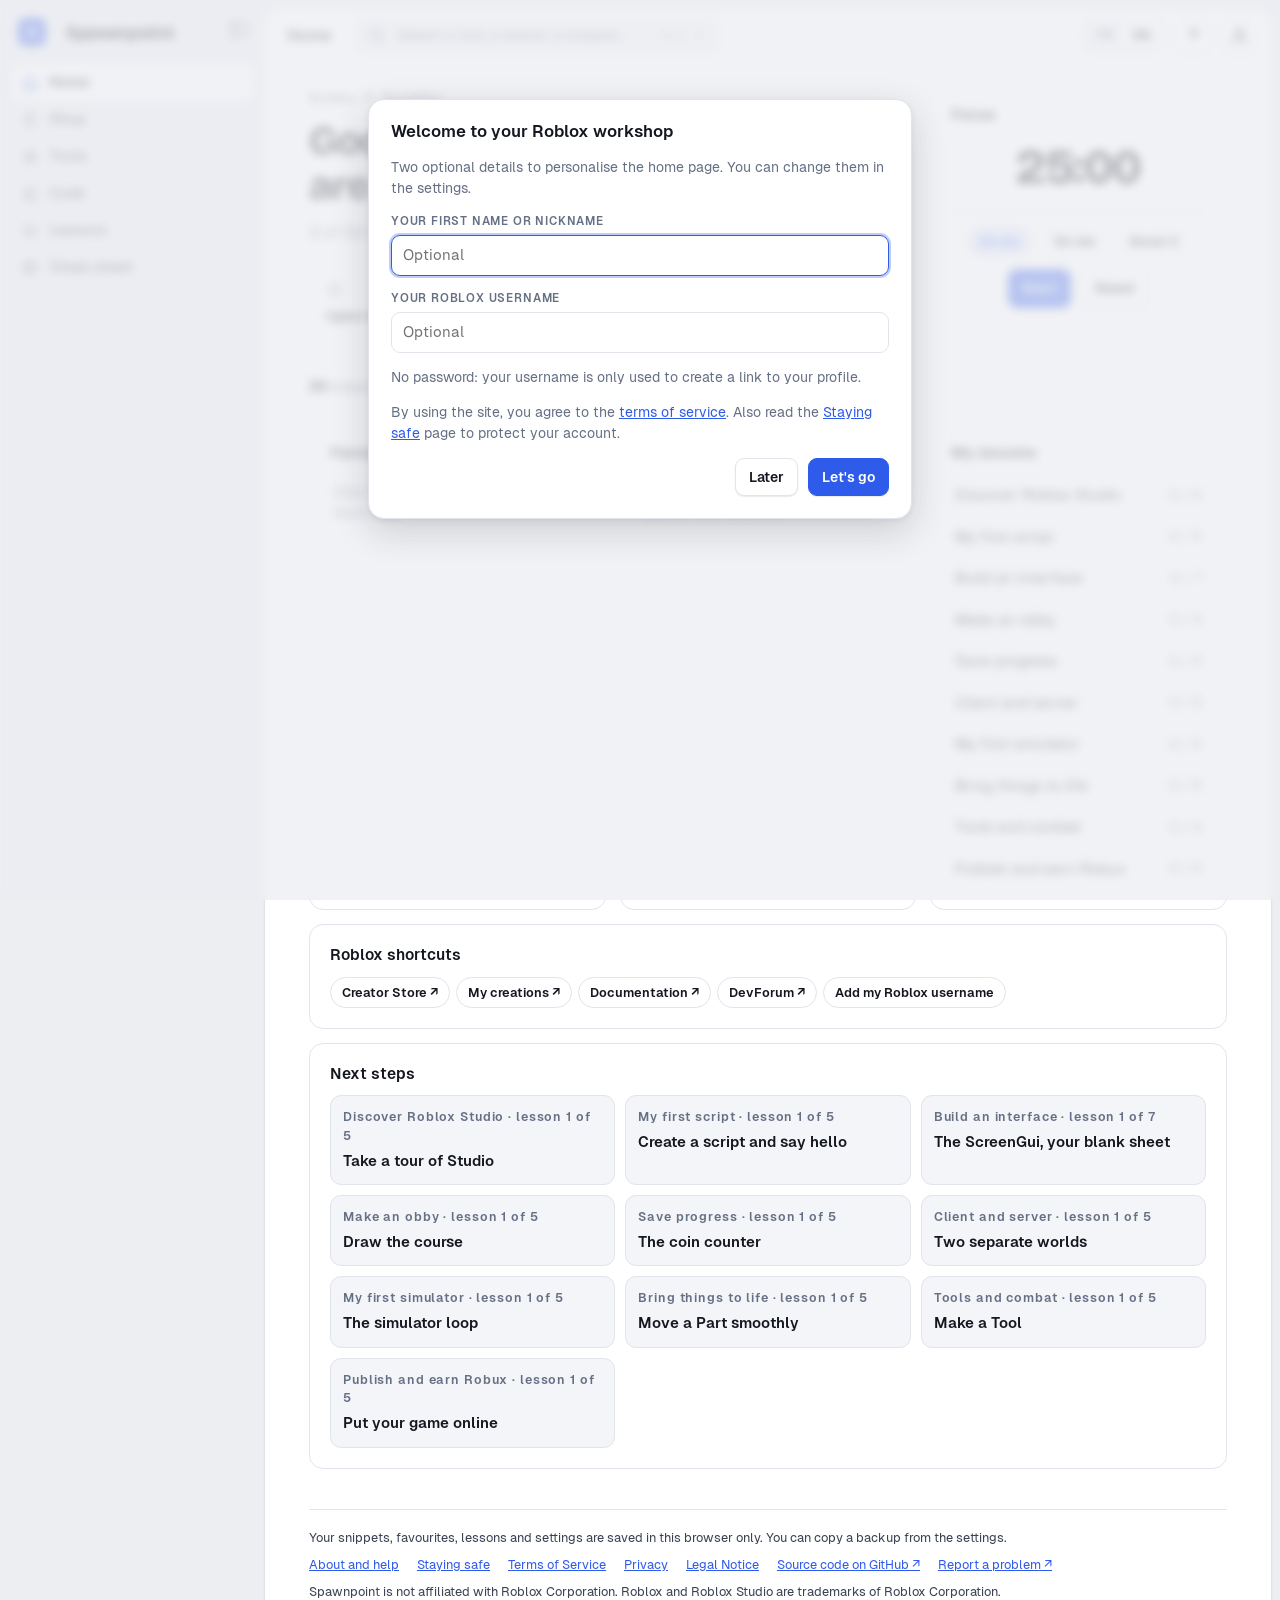
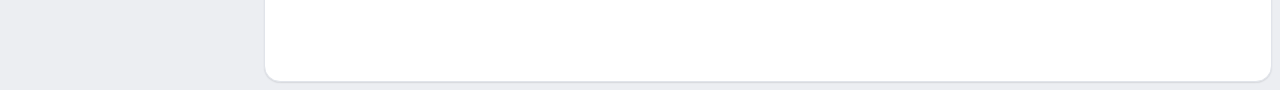
==== commit 0930e4f4: "Menu latéral repliable Bouton à côté du logo pour masquer le menu, bouton dans la barre du haut pour" ====
--- a/index.html
+++ b/index.html
@@ -10,8 +10,8 @@
 <meta property="og:description" content="Cours, outils et extraits de code pour créer sur Roblox.">
 <meta property="og:type" content="website">
 <link rel="icon" href="data:image/svg+xml,%3Csvg xmlns='http://www.w3.org/2000/svg' viewBox='0 0 64 64'%3E%3Crect width='64' height='64' rx='16' fill='%232F5BEA'/%3E%3Ctext x='32' y='46' text-anchor='middle' font-family='Arial,Helvetica,sans-serif' font-weight='800' font-size='40' fill='%23FFFFFF'%3ES%3C/text%3E%3C/svg%3E">
-<link rel="stylesheet" href="assets/fonts.css?v=aca355edd7">
-<link rel="stylesheet" href="assets/app.css?v=aca355edd7">
+<link rel="stylesheet" href="assets/fonts.css?v=4fa0fc0b91">
+<link rel="stylesheet" href="assets/app.css?v=4fa0fc0b91">
 </head>
 <body>
 <a class="skip" href="#main">Aller au contenu</a>
@@ -19,6 +19,7 @@
 <div class="app">
 <nav class="rail" aria-label="Sections">
   <a class="logo" href="#accueil" aria-label="Spawnpoint, accueil">S</a>
+  <button class="side-t side-in" data-side title="Masquer le menu" aria-label="Masquer le menu"><svg class="i" viewBox="0 0 24 24"><rect x="3" y="4" width="18" height="16" rx="3"/><path d="M9 4v16"/></svg></button>
   <a data-nav href="#accueil"><svg class="i" viewBox="0 0 24 24"><path d="M3 11l9-8 9 8v9a1 1 0 0 1-1 1h-5v-6H9v6H4a1 1 0 0 1-1-1z"/></svg>Accueil</a>
   <a data-nav href="#boutique"><svg class="i" viewBox="0 0 24 24"><path d="M5 8h14l-1 12H6zM9 8V6a3 3 0 0 1 6 0v2"/></svg>Boutique</a>  <a data-nav href="#outils"><svg class="i" viewBox="0 0 24 24"><path d="M4 6h8M18 6h2M4 12h2M12 12h8M4 18h10M20 18h0"/><circle cx="15" cy="6" r="2.2"/><circle cx="9" cy="12" r="2.2"/><circle cx="17" cy="18" r="2.2"/></svg>Outils</a>
   <a data-nav href="#code"><svg class="i" viewBox="0 0 24 24"><path d="M5 4h11a3 3 0 0 1 3 3v13H8a3 3 0 0 1-3-3zM5 17a3 3 0 0 1 3-3h11"/></svg>Code</a>
@@ -28,6 +29,7 @@
 
 <div>
 <header class="bar">
+  <button class="icon-btn side-t" data-side title="Afficher ou masquer le menu" aria-label="Afficher ou masquer le menu" aria-expanded="true"><svg class="i" viewBox="0 0 24 24"><rect x="3" y="4" width="18" height="16" rx="3"/><path d="M9 4v16"/></svg></button>
   <h2 id="bar-title">Accueil</h2>
   <button class="search" id="pal-open"><svg class="i" viewBox="0 0 24 24"><circle cx="11" cy="11" r="7"/><path d="M20 20l-3.5-3.5"/></svg><span>Chercher un outil, un cours, un snippet…</span><kbd>Ctrl K</kbd></button>
   <span class="sp"></span>
@@ -372,8 +374,8 @@
 <div class="pal" id="pal" hidden><div class="pal-box"><input type="text" id="pal-q" placeholder="Tape pour chercher…" aria-label="Recherche globale" spellcheck="false"><div id="pal-list"></div><div class="pal-foot"><span><kbd>↑</kbd> <kbd>↓</kbd> choisir</span><span><kbd>Entrée</kbd> ouvrir</span><span><kbd>Échap</kbd> fermer</span></div></div></div>
 <div class="modal" id="modal" hidden><div class="modal-box" role="dialog" aria-modal="true"><div id="modal-body"></div></div></div>
 <div id="toasts" aria-live="polite"></div>
-<script src="vendor/runmode-standalone.js?v=aca355edd7"></script>
-<script src="vendor/lua.js?v=aca355edd7"></script>
-<script src="assets/app.js?v=aca355edd7"></script>
+<script src="vendor/runmode-standalone.js?v=4fa0fc0b91"></script>
+<script src="vendor/lua.js?v=4fa0fc0b91"></script>
+<script src="assets/app.js?v=4fa0fc0b91"></script>
 </body>
 </html>
--- a/assets/app.css
+++ b/assets/app.css
@@ -777,3 +777,17 @@
 .eq th{color:var(--muted)}
 footer{margin-top:40px;padding-top:18px;border-top:1px solid var(--line)}
 @media (max-width:900px){.panel,.card{padding:16px}.hero{padding:4px 0 8px}}
+
+/* menu latéral repliable */
+.side-t{display:none}
+@media (min-width:901px){
+  .app{transition:grid-template-columns .18s}
+  .rail{overflow:hidden}
+  .bar .side-t{display:grid;border:0;box-shadow:none;background:none;color:var(--muted);margin-left:-8px}
+  .bar .side-t:hover,.side-in:hover{background:var(--hover);color:var(--ink)}
+  .side-in{display:grid;place-items:center;position:absolute;top:13px;right:10px;width:32px;height:32px;border:0;border-radius:8px;background:none;color:var(--muted)}
+  .app:not(.side-off) .bar .side-t{display:none}
+  .app.side-off{grid-template-columns:0 minmax(0,1fr)}
+  .app.side-off .rail{padding-inline:0;visibility:hidden}
+  .app.side-off>div{margin-left:8px}
+}
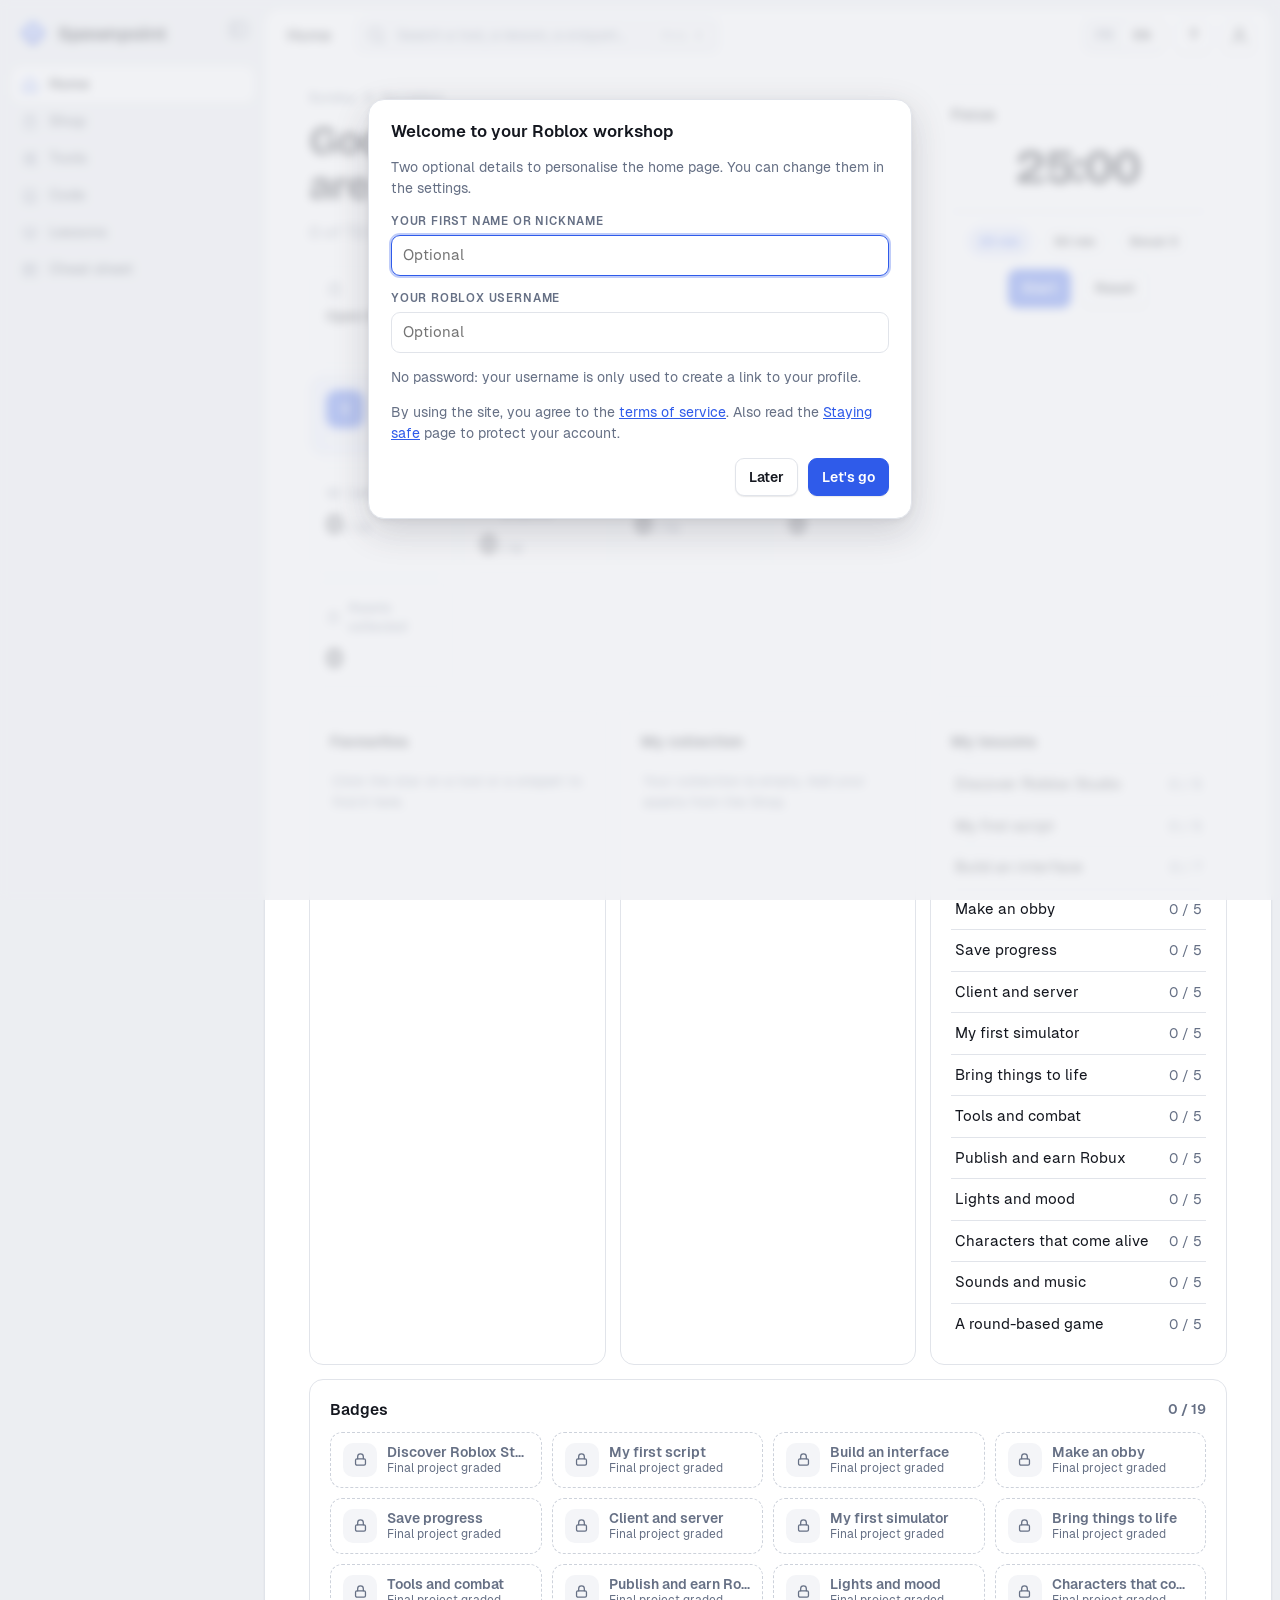
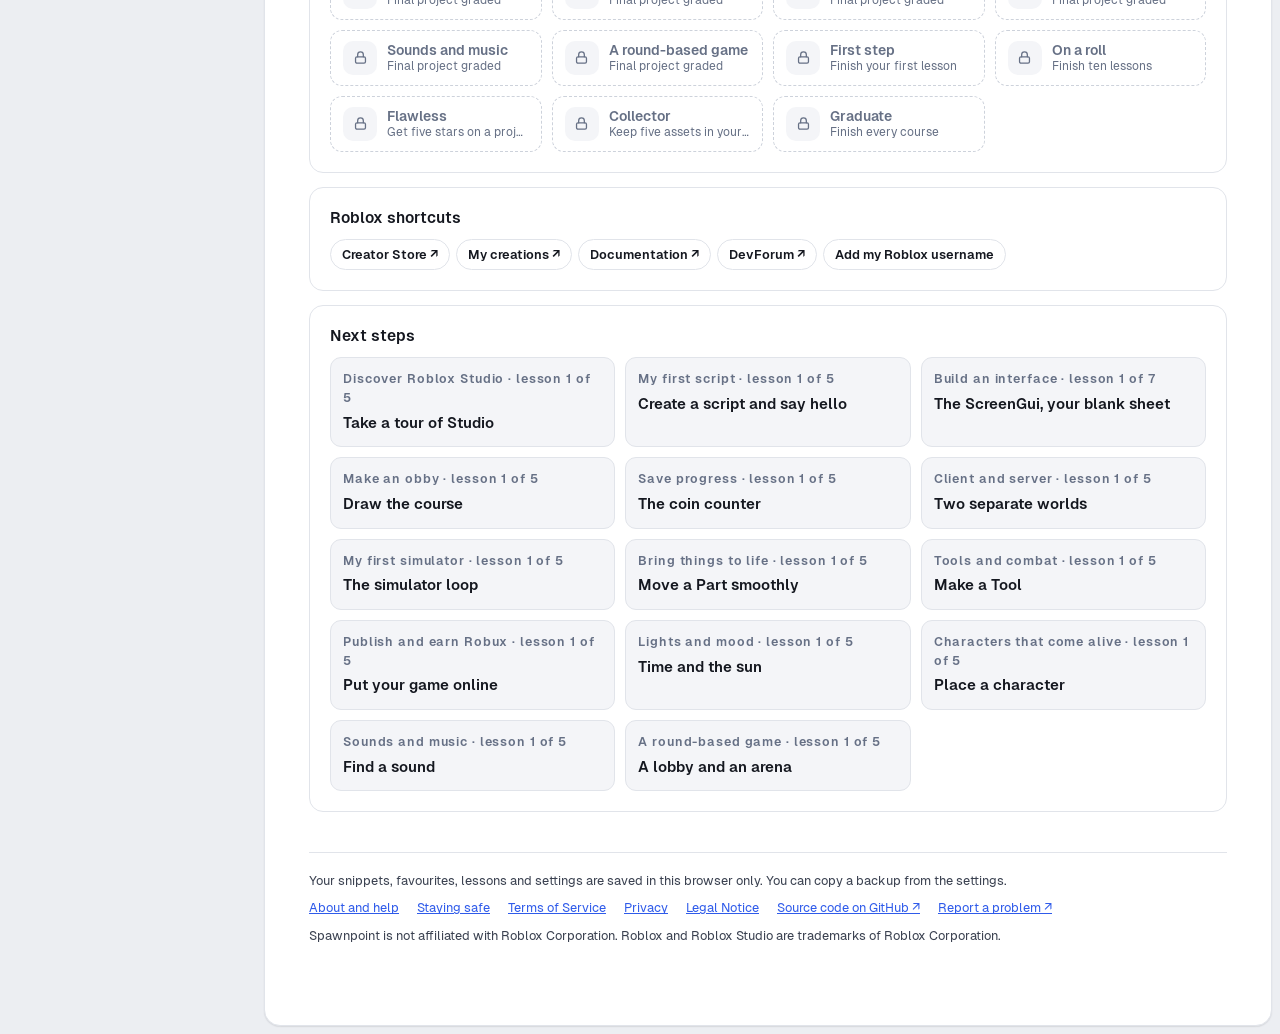
==== commit f35731a9: "Logo, progression, application installable et quatre nouveaux cours Nouveau logo (losange et point d" ====
--- a/index.html
+++ b/index.html
@@ -5,20 +5,23 @@
 <meta name="viewport" content="width=device-width,initial-scale=1,viewport-fit=cover">
 <title>Spawnpoint</title>
 <meta name="description" content="Atelier gratuit pour apprendre à créer sur Roblox : cours illustrés, outils, extraits de code Luau, recherche dans les boutiques Roblox. Free workshop for learning to create on Roblox.">
-<meta name="theme-color" content="#2F5BEA">
+<meta name="theme-color" content="#ECEEF2" media="(prefers-color-scheme: light)">
+<meta name="theme-color" content="#0B0D11" media="(prefers-color-scheme: dark)">
 <meta property="og:title" content="Spawnpoint">
 <meta property="og:description" content="Cours, outils et extraits de code pour créer sur Roblox.">
 <meta property="og:type" content="website">
-<link rel="icon" href="data:image/svg+xml,%3Csvg xmlns='http://www.w3.org/2000/svg' viewBox='0 0 64 64'%3E%3Crect width='64' height='64' rx='16' fill='%232F5BEA'/%3E%3Ctext x='32' y='46' text-anchor='middle' font-family='Arial,Helvetica,sans-serif' font-weight='800' font-size='40' fill='%23FFFFFF'%3ES%3C/text%3E%3C/svg%3E">
-<link rel="stylesheet" href="assets/fonts.css?v=4fa0fc0b91">
-<link rel="stylesheet" href="assets/app.css?v=4fa0fc0b91">
+<link rel="icon" href="assets/logo.svg" type="image/svg+xml">
+<link rel="apple-touch-icon" href="assets/icon-180.png">
+<link rel="manifest" href="manifest.webmanifest">
+<link rel="stylesheet" href="assets/fonts.css?v=83753d7e8e">
+<link rel="stylesheet" href="assets/app.css?v=83753d7e8e">
 </head>
 <body>
 <a class="skip" href="#main">Aller au contenu</a>
 <noscript data-notr><p style="padding:16px;font-weight:700">Ce site a besoin de JavaScript pour fonctionner. This site needs JavaScript to work.</p></noscript>
 <div class="app">
 <nav class="rail" aria-label="Sections">
-  <a class="logo" href="#accueil" aria-label="Spawnpoint, accueil">S</a>
+  <a class="logo" href="#accueil" aria-label="Spawnpoint, accueil"><svg class="mark" viewBox="0 0 64 64" aria-hidden="true"><defs><linearGradient id="lg" x1="0" y1="0" x2="1" y2="1"><stop offset="0" stop-color="#5B84FF"/><stop offset="1" stop-color="#2447D6"/></linearGradient></defs><rect x="11" y="11" width="42" height="42" rx="10" transform="rotate(45 32 32)" fill="url(#lg)"/><circle cx="32" cy="32" r="10.5" fill="none" stroke="#fff" stroke-width="5.5"/><circle cx="32" cy="32" r="3.2" fill="#fff"/></svg><span data-notr>Spawnpoint</span></a>
   <button class="side-t side-in" data-side title="Masquer le menu" aria-label="Masquer le menu"><svg class="i" viewBox="0 0 24 24"><rect x="3" y="4" width="18" height="16" rx="3"/><path d="M9 4v16"/></svg></button>
   <a data-nav href="#accueil"><svg class="i" viewBox="0 0 24 24"><path d="M3 11l9-8 9 8v9a1 1 0 0 1-1 1h-5v-6H9v6H4a1 1 0 0 1-1-1z"/></svg>Accueil</a>
   <a data-nav href="#boutique"><svg class="i" viewBox="0 0 24 24"><path d="M5 8h14l-1 12H6zM9 8V6a3 3 0 0 1 6 0v2"/></svg>Boutique</a>  <a data-nav href="#outils"><svg class="i" viewBox="0 0 24 24"><path d="M4 6h8M18 6h2M4 12h2M12 12h8M4 18h10M20 18h0"/><circle cx="15" cy="6" r="2.2"/><circle cx="9" cy="12" r="2.2"/><circle cx="17" cy="18" r="2.2"/></svg>Outils</a>
@@ -30,6 +33,7 @@
 <div>
 <header class="bar">
   <button class="icon-btn side-t" data-side title="Afficher ou masquer le menu" aria-label="Afficher ou masquer le menu" aria-expanded="true"><svg class="i" viewBox="0 0 24 24"><rect x="3" y="4" width="18" height="16" rx="3"/><path d="M9 4v16"/></svg></button>
+  <a class="bar-logo" href="#accueil" aria-label="Spawnpoint, accueil"><svg class="mark" viewBox="0 0 64 64" aria-hidden="true"><defs><linearGradient id="lg2" x1="0" y1="0" x2="1" y2="1"><stop offset="0" stop-color="#5B84FF"/><stop offset="1" stop-color="#2447D6"/></linearGradient></defs><rect x="11" y="11" width="42" height="42" rx="10" transform="rotate(45 32 32)" fill="url(#lg2)"/><circle cx="32" cy="32" r="10.5" fill="none" stroke="#fff" stroke-width="5.5"/><circle cx="32" cy="32" r="3.2" fill="#fff"/></svg></a>
   <h2 id="bar-title">Accueil</h2>
   <button class="search" id="pal-open"><svg class="i" viewBox="0 0 24 24"><circle cx="11" cy="11" r="7"/><path d="M20 20l-3.5-3.5"/></svg><span>Chercher un outil, un cours, un snippet…</span><kbd>Ctrl K</kbd></button>
   <span class="sp"></span>
@@ -51,7 +55,8 @@
         <button data-act="search"><svg class="i" viewBox="0 0 24 24"><circle cx="11" cy="11" r="7"/><path d="M20 20l-3.5-3.5"/></svg>Tout chercher</button>
         <button data-act="learn"><svg class="i" viewBox="0 0 24 24"><path d="M7 4l12 8-12 8z"/></svg>Continuer le cours</button>
       </div>
-      <div class="stats" id="hm-stats"></div>
+      <div class="level" id="hm-level"></div>
+      <div class="tiles-stat" id="hm-stats"></div>
     </div>
     <div class="card focus s4">
       <h3>Concentration</h3>
@@ -63,6 +68,7 @@
     <div class="card s4"><h3>Favoris</h3><div class="list" id="hm-favs"></div></div>
     <div class="card s4"><h3>Ma collection</h3><div class="list" id="hm-coll"></div></div>
     <div class="card s4"><h3>Mes cours</h3><div class="list" id="hm-courses"></div></div>
+    <div class="card s12"><h3>Badges <span class="hint" id="hm-bcount"></span></h3><div class="badges" id="hm-badges"></div></div>
     <div class="card s12"><h3>Raccourcis Roblox</h3><div class="choices" id="hm-links"></div></div>    <div class="card s12"><h3>Prochaines étapes</h3><div class="steps-next" id="hm-learn"></div></div>
   </div>
 </section>
@@ -374,8 +380,9 @@
 <div class="pal" id="pal" hidden><div class="pal-box"><input type="text" id="pal-q" placeholder="Tape pour chercher…" aria-label="Recherche globale" spellcheck="false"><div id="pal-list"></div><div class="pal-foot"><span><kbd>↑</kbd> <kbd>↓</kbd> choisir</span><span><kbd>Entrée</kbd> ouvrir</span><span><kbd>Échap</kbd> fermer</span></div></div></div>
 <div class="modal" id="modal" hidden><div class="modal-box" role="dialog" aria-modal="true"><div id="modal-body"></div></div></div>
 <div id="toasts" aria-live="polite"></div>
-<script src="vendor/runmode-standalone.js?v=4fa0fc0b91"></script>
-<script src="vendor/lua.js?v=4fa0fc0b91"></script>
-<script src="assets/app.js?v=4fa0fc0b91"></script>
+<script src="vendor/runmode-standalone.js?v=83753d7e8e"></script>
+<script src="vendor/lua.js?v=83753d7e8e"></script>
+<script src="assets/app.js?v=83753d7e8e"></script>
+<script>if ("serviceWorker" in navigator && location.protocol === "https:") navigator.serviceWorker.register("sw.js").catch(function () {});</script>
 </body>
 </html>
--- a/assets/app.css
+++ b/assets/app.css
@@ -791,3 +791,35 @@
   .app.side-off .rail{padding-inline:0;visibility:hidden}
   .app.side-off>div{margin-left:8px}
 }
+
+/* logo */
+.logo{font-size:inherit}.logo::before,.logo::after{content:none!important}
+.mark{width:30px;height:30px;flex:none;display:block}
+.logo span{font:700 19px/1 var(--display);letter-spacing:-.02em;color:var(--ink)}
+.bar-logo{display:none}
+@media (max-width:900px){.bar-logo{display:block;flex:none}.bar-logo .mark{width:32px;height:32px}}
+/* accueil : niveau, tuiles, badges */
+.level{display:flex;flex-direction:column;gap:8px;padding:14px 16px;border:1px solid var(--line);border-radius:14px;background:linear-gradient(100deg,color-mix(in srgb,var(--accent) 9%,var(--surface)),var(--surface) 70%)}
+.level-h{display:flex;align-items:center;gap:12px}
+.level-h>div{display:flex;flex-direction:column;flex:1;min-width:0;line-height:1.25}
+.level-h small{color:var(--muted);font-size:.87em}
+.lv{display:grid;place-items:center;width:38px;height:38px;border-radius:11px;background:var(--accent);color:var(--accent-ink);font:700 18px/1 var(--display);flex:none}
+.xp{font:500 .8em/1 var(--mono);color:var(--muted);white-space:nowrap}
+.tiles-stat{display:grid;grid-template-columns:repeat(auto-fit,minmax(138px,1fr));gap:10px}
+.stat{display:flex;flex-direction:column;gap:8px;padding:14px 16px;border-radius:14px;border:1px solid var(--line);background:var(--surface);text-decoration:none;color:var(--ink);transition:border-color .12s,transform .12s,box-shadow .12s}
+.stat:hover{border-color:var(--line-strong);transform:translateY(-1px);box-shadow:var(--shadow)}
+.stat>span{display:flex;align-items:center;gap:7px;color:var(--muted);font-size:.87em;font-weight:500}
+.stat>span svg{width:15px;height:15px;flex:none}
+.stat b{font:700 1.7rem/1 var(--display);letter-spacing:-.03em;font-variant-numeric:tabular-nums}
+.stat b small{font:500 .8rem/1 var(--body);letter-spacing:0;color:var(--muted)}
+.badges{display:grid;grid-template-columns:repeat(auto-fill,minmax(210px,1fr));gap:10px}
+.badge{display:flex;align-items:center;gap:10px;padding:10px 12px;border:1px dashed var(--line-strong);border-radius:12px;background:none;text-align:left;color:var(--muted);min-width:0;font:inherit}
+button.badge{cursor:pointer}button.badge:hover{border-color:var(--accent)}
+.badge i{display:grid;place-items:center;width:34px;height:34px;border-radius:10px;background:var(--sunk);flex:none}
+.badge i svg{width:17px;height:17px}
+.badge span{display:flex;flex-direction:column;min-width:0;line-height:1.3}
+.badge b{font-weight:600;font-size:.93em;overflow:hidden;text-overflow:ellipsis;white-space:nowrap}
+.badge small{font-size:.8em;overflow:hidden;text-overflow:ellipsis;white-space:nowrap}
+.badge.on{border-style:solid;border-color:color-mix(in srgb,var(--ok) 40%,var(--line));color:var(--ink);background:color-mix(in srgb,var(--ok) 7%,var(--surface))}
+.badge.on i{background:var(--ok);color:var(--surface)}
+.badge.on small{color:var(--muted)}
